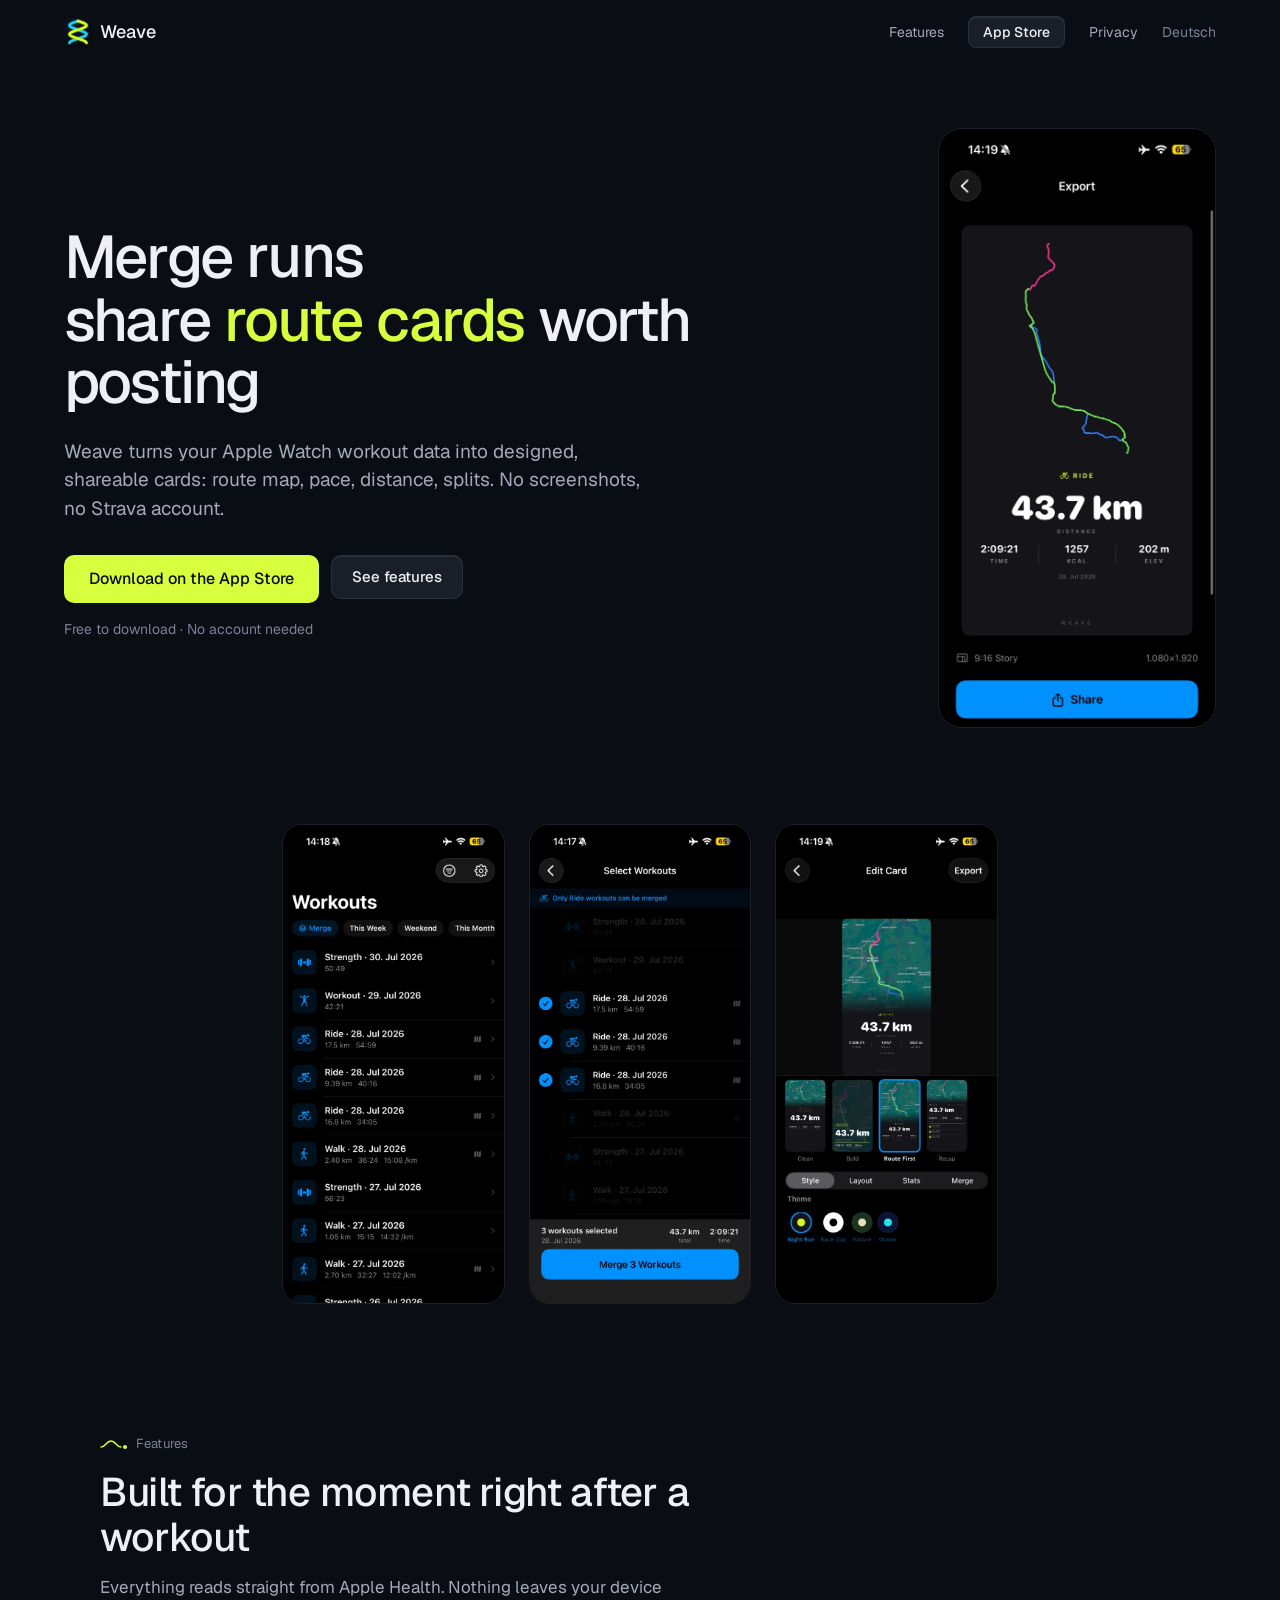
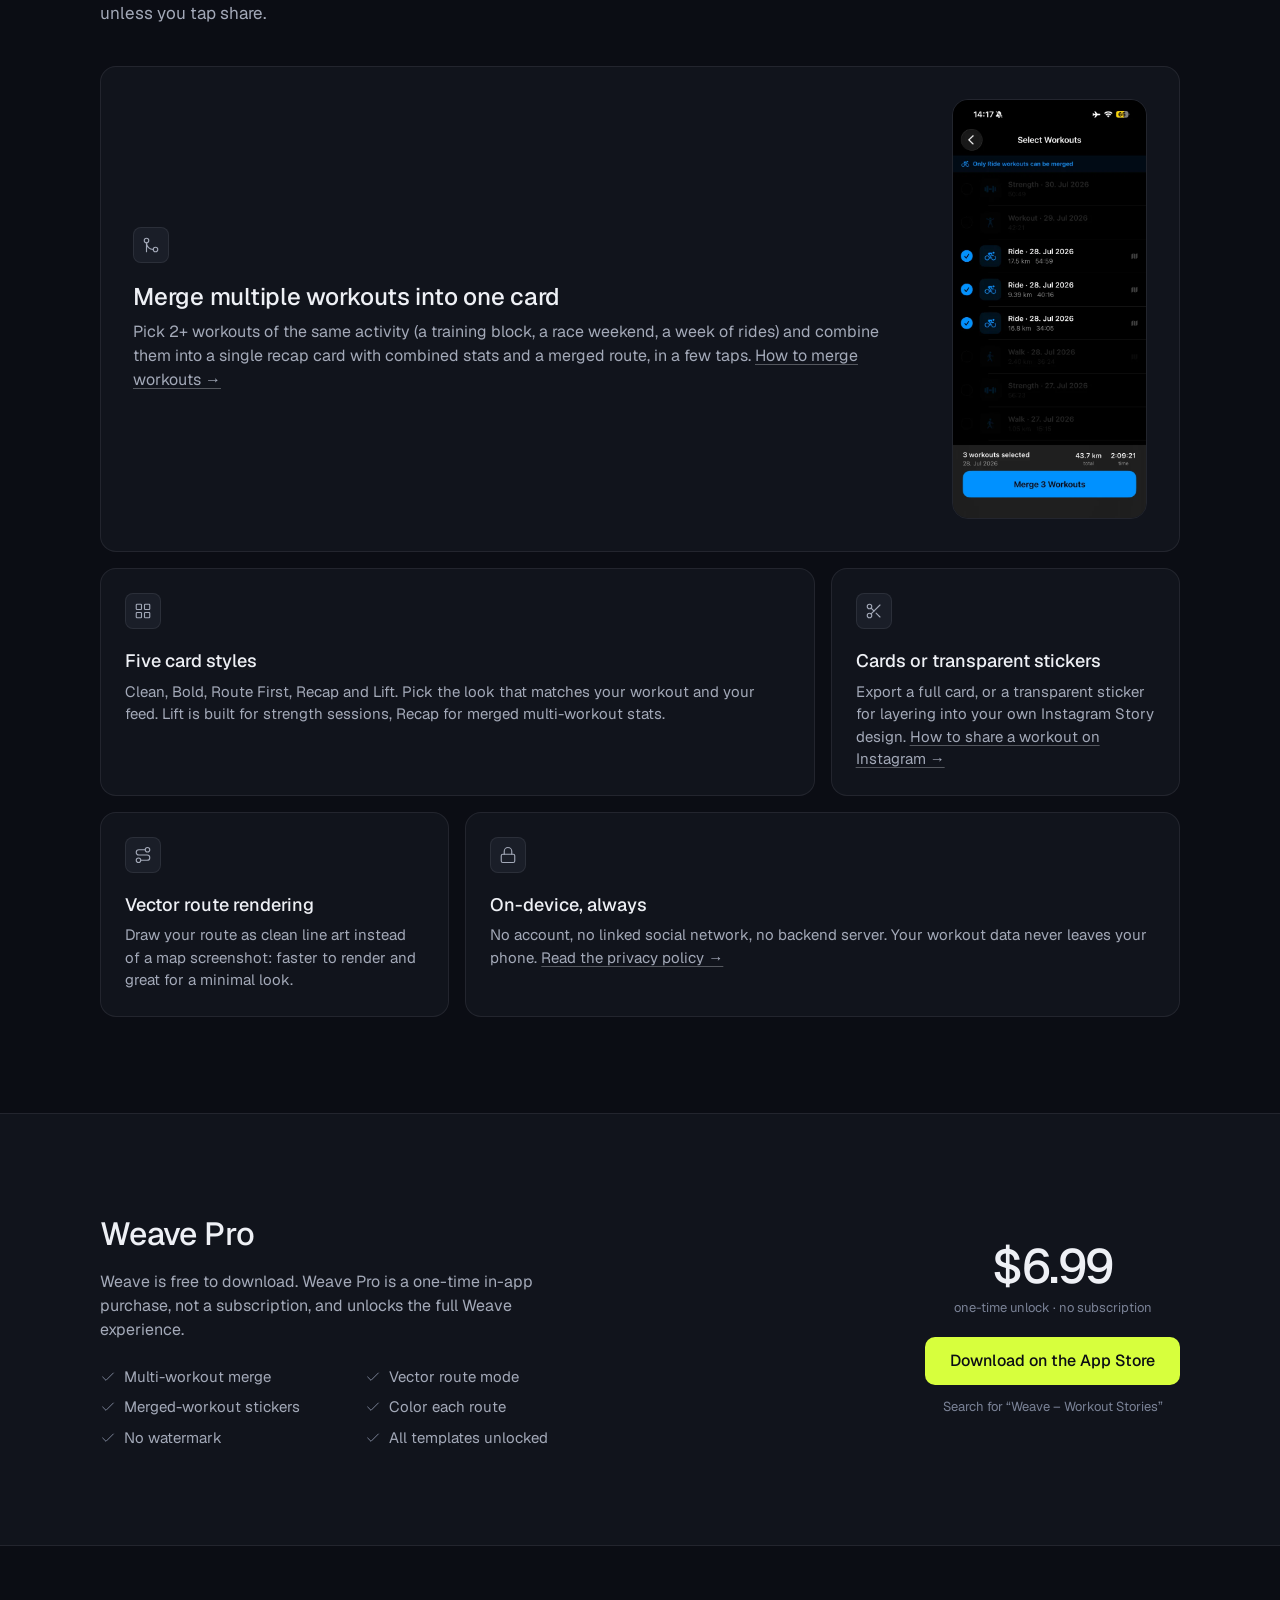
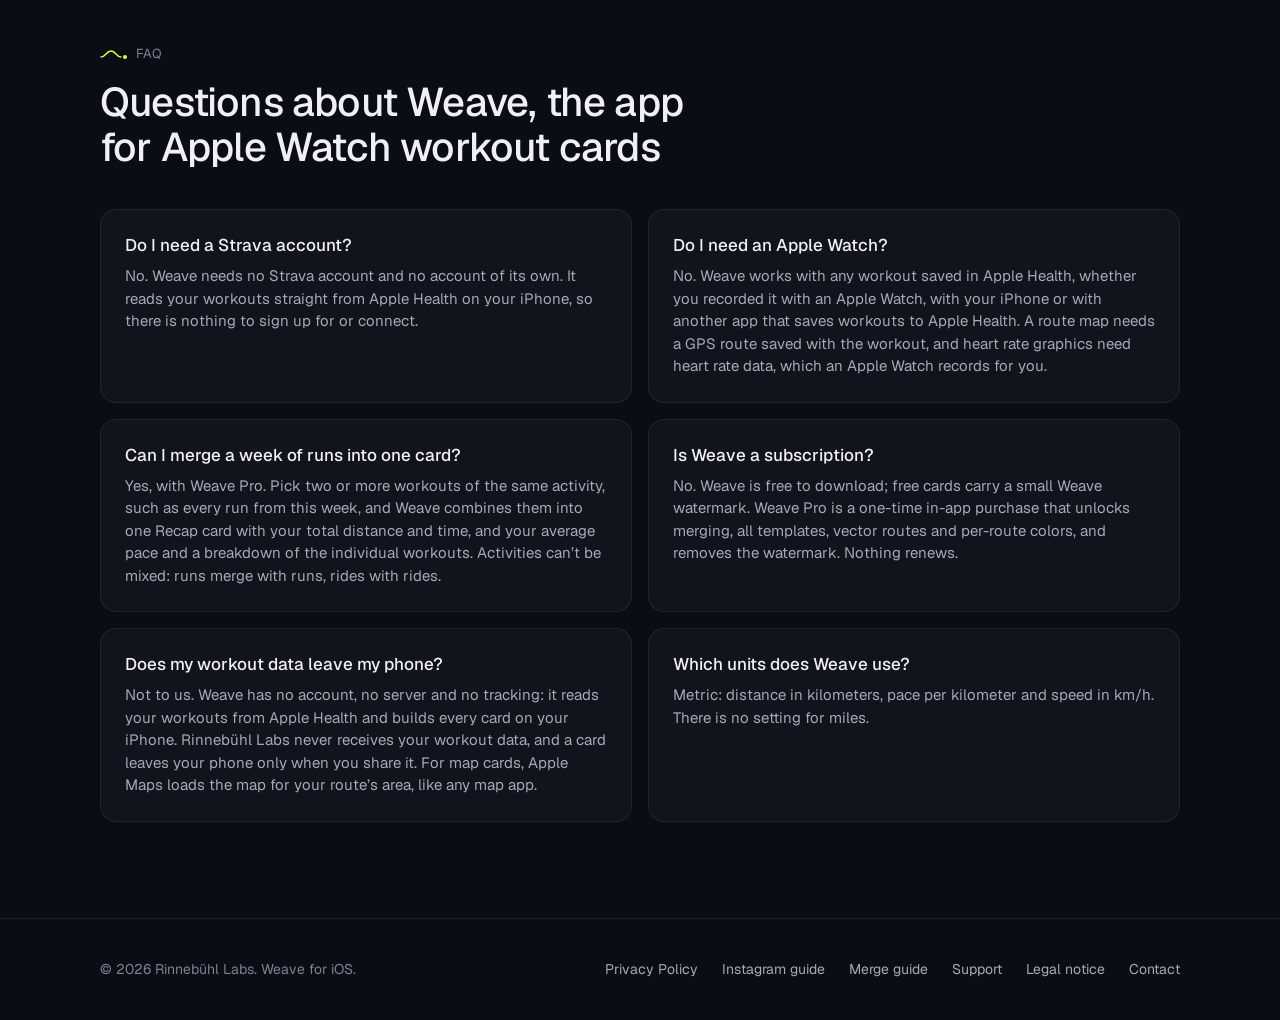
==== index.html @ 4850e300 "style: unslop the site (ink neutrals, one lime accent, Geist, split hero, lucide icons, copy cleanup" ====
<!DOCTYPE html>
<html lang="en">
<head>
  <meta charset="UTF-8">
  <meta name="viewport" content="width=device-width, initial-scale=1.0">
  <meta name="apple-itunes-app" content="app-id=6798253561">
  <script>
    (function () {
      var target = 'de/' + location.hash;
      var choseEnglish = false;
      try { choseEnglish = new URLSearchParams(location.search).get('lang') === 'en'; } catch (e) {}
      if (choseEnglish) {
        try { localStorage.setItem('weave-lang', 'en'); } catch (e) {}
        return;
      }
      var saved = null;
      try { saved = localStorage.getItem('weave-lang'); } catch (e) {}
      if (saved) {
        if (saved === 'de') location.replace(target);
        return;
      }
      var preferred = (navigator.languages && navigator.languages[0]) || navigator.language || '';
      if (/^de(-|$)/i.test(preferred)) location.replace(target);
    })();
  </script>
  <title>Weave App – Apple Watch Workout Cards for Instagram Stories</title>
  <meta name="description" content="The Weave iPhone app turns your Apple Watch workouts into designed, Instagram-ready cards and stickers. Merge several workouts into one recap. No Strava needed.">
  <link rel="canonical" href="https://workoutstories.app/">
  <link rel="alternate" hreflang="en" href="https://workoutstories.app/">
  <link rel="alternate" hreflang="de" href="https://workoutstories.app/de/">
  <link rel="alternate" hreflang="x-default" href="https://workoutstories.app/">
  <link rel="icon" href="assets/favicon-32.png" sizes="32x32">
  <link rel="apple-touch-icon" href="assets/favicon.png">
  <link rel="stylesheet" href="styles.css">

  <meta property="og:type" content="website">
  <meta property="og:url" content="https://workoutstories.app/">
  <meta property="og:site_name" content="Weave">
  <meta property="og:locale" content="en_US">
  <meta property="og:locale:alternate" content="de_DE">
  <meta property="og:title" content="Weave App – Apple Watch Workout Cards for Instagram Stories">
  <meta property="og:description" content="The Weave iPhone app turns your Apple Watch workouts into designed, Instagram-ready cards and stickers. Merge several workouts into one recap. No Strava needed.">
  <meta property="og:image" content="https://workoutstories.app/assets/og-image.png">
  <meta name="twitter:card" content="summary_large_image">
  <meta name="twitter:title" content="Weave App – Apple Watch Workout Cards for Instagram Stories">
  <meta name="twitter:description" content="The Weave iPhone app turns your Apple Watch workouts into designed, Instagram-ready cards and stickers. Merge several workouts into one recap. No Strava needed.">
  <meta name="twitter:image" content="https://workoutstories.app/assets/og-image.png">
  <script type="application/ld+json">
  {
    "@context": "https://schema.org",
    "@graph": [
      {
        "@type": "MobileApplication",
        "name": "Weave",
        "url": "https://workoutstories.app/",
        "inLanguage": "en",
        "description": "Weave is an iPhone app that turns the workouts in Apple Health, recorded with your Apple Watch or iPhone, into designed, Instagram-ready share cards and transparent stickers, and merges several workouts of the same activity into one recap card.",
        "operatingSystem": "iOS",
        "applicationCategory": "HealthApplication",
        "image": "https://workoutstories.app/assets/favicon.png",
        "downloadUrl": "https://apps.apple.com/app/id6798253561",
        "offers": [
          {
            "@type": "Offer",
            "name": "Weave",
            "price": "0",
            "priceCurrency": "USD",
            "description": "Free download with the Clean, Bold and Lift templates; exports carry a small Weave watermark."
          },
          {
            "@type": "Offer",
            "name": "Weave Pro",
            "price": "6.99",
            "priceCurrency": "USD",
            "description": "One-time in-app purchase, not a subscription: multi-workout merge, all templates, vector route mode, per-route colors and no watermark."
          }
        ],
        "publisher": {
          "@type": "Organization",
          "name": "Rinnebühl Labs",
          "email": "info@rinnebuehl.de"
        }
      },
      {
        "@type": "FAQPage",
        "inLanguage": "en",
        "mainEntity": [
          {
            "@type": "Question",
            "name": "Do I need a Strava account?",
            "acceptedAnswer": {
              "@type": "Answer",
              "text": "No. Weave needs no Strava account and no account of its own. It reads your workouts straight from Apple Health on your iPhone, so there is nothing to sign up for or connect."
            }
          },
          {
            "@type": "Question",
            "name": "Do I need an Apple Watch?",
            "acceptedAnswer": {
              "@type": "Answer",
              "text": "No. Weave works with any workout saved in Apple Health, whether you recorded it with an Apple Watch, with your iPhone or with another app that saves workouts to Apple Health. A route map needs a GPS route saved with the workout, and heart rate graphics need heart rate data, which an Apple Watch records for you."
            }
          },
          {
            "@type": "Question",
            "name": "Can I merge a week of runs into one card?",
            "acceptedAnswer": {
              "@type": "Answer",
              "text": "Yes, with Weave Pro. Pick two or more workouts of the same activity, such as every run from this week, and Weave combines them into one Recap card with your total distance and time, and your average pace and a breakdown of the individual workouts. Activities can’t be mixed: runs merge with runs, rides with rides."
            }
          },
          {
            "@type": "Question",
            "name": "Is Weave a subscription?",
            "acceptedAnswer": {
              "@type": "Answer",
              "text": "No. Weave is free to download; free cards carry a small Weave watermark. Weave Pro is a one-time in-app purchase that unlocks merging, all templates, vector routes and per-route colors, and removes the watermark. Nothing renews."
            }
          },
          {
            "@type": "Question",
            "name": "Does my workout data leave my phone?",
            "acceptedAnswer": {
              "@type": "Answer",
              "text": "Not to us. Weave has no account, no server and no tracking: it reads your workouts from Apple Health and builds every card on your iPhone. Rinnebühl Labs never receives your workout data, and a card leaves your phone only when you share it. For map cards, Apple Maps loads the map for your route’s area, like any map app."
            }
          },
          {
            "@type": "Question",
            "name": "Which units does Weave use?",
            "acceptedAnswer": {
              "@type": "Answer",
              "text": "Metric: distance in kilometers, pace per kilometer and speed in km/h. There is no setting for miles."
            }
          }
        ]
      }
    ]
  }
  </script>
</head>
<body>

  <nav class="nav">
    <a class="nav-brand" href="#">
      <picture>
        <source srcset="assets/logo.webp" type="image/webp">
        <img src="assets/logo.png" width="192" height="192" alt="Weave logo">
      </picture>
      Weave
    </a>
    <div class="nav-links">
      <a href="#features">Features</a>
      <a href="https://apps.apple.com/app/id6798253561">App Store</a>
      <a href="privacy.html">Privacy</a>
      <a class="lang-switch" href="de/" hreflang="de" lang="de" data-set-lang="de">Deutsch</a>
    </div>
  </nav>

  <header class="hero">
    <div class="hero-copy">
    <h1>Merge <span class="workout-word" data-fit><span class="word-viewport" aria-hidden="true"><span class="word-track"><span data-word="runs"></span><span data-word="cycles"></span><span data-word="hikes"></span><span data-word="walks"></span><span data-word="runs"></span></span></span><span class="sr-only">runs</span></span> <br>share <span class="accent-text">route cards</span> worth posting</h1>
    <p class="lede">Weave turns your Apple Watch workout data into designed, shareable cards: route map, pace, distance, splits. No screenshots, no Strava account.</p>
    <div class="cta-row">
      <a class="btn btn-primary btn-store" href="https://apps.apple.com/app/id6798253561">Download on the App Store</a>
      <a class="btn btn-secondary" href="#features">See features</a>
    </div>
    <p class="cta-note">Free to download · No account needed</p>
  </div>
    <picture class="hero-shot">
      <source srcset="assets/screenshots/screen-4.webp" type="image/webp">
      <img src="assets/screenshots/screen-4.png" width="600" height="1301" fetchpriority="high" alt="Weave transparent sticker export of a route">
    </picture>
  </header>

  <div class="shots">
    <picture>
      <source srcset="assets/screenshots/screen-2.webp" type="image/webp">
      <img src="assets/screenshots/screen-2.png" width="600" height="1301" fetchpriority="low" alt="Weave workout list with Merge tab">
    </picture>
    <picture>
      <source srcset="assets/screenshots/screen-1.webp" type="image/webp">
      <img src="assets/screenshots/screen-1.png" width="600" height="1301" fetchpriority="low" alt="Weave merge picker with three ride workouts selected">
    </picture>
    <picture>
      <source srcset="assets/screenshots/screen-3.webp" type="image/webp">
      <img src="assets/screenshots/screen-3.png" width="600" height="1301" fetchpriority="low" alt="Weave card editor showing four templates and a route map">
    </picture>
  </div>

  <section id="features">
    <div class="section-head">
      <span class="eyebrow">Features</span>
      <h2>Built for the moment right after a workout</h2>
      <p>Everything reads straight from Apple Health. Nothing leaves your device unless you tap share.</p>
    </div>
    <div class="grid">
      <div class="card wide">
        <div class="card-copy">
          <div class="icon"><svg viewBox="0 0 24 24" aria-hidden="true"><circle cx="18" cy="18" r="3"/><circle cx="6" cy="6" r="3"/><path d="M6 21V9a9 9 0 0 0 9 9"/></svg></div>
          <h3>Merge multiple workouts into one card</h3>
          <p>Pick 2+ workouts of the same activity (a training block, a race weekend, a week of rides) and combine them into a single recap card with combined stats and a merged route, in a few taps. <a href="merge-workouts.html">How to merge workouts →</a></p>
        </div>
        <picture>
          <source srcset="assets/screenshots/screen-1.webp" type="image/webp">
          <img src="assets/screenshots/screen-1.png" width="600" height="1301" loading="lazy" decoding="async" alt="Selecting three ride workouts to merge">
        </picture>
      </div>
      <div class="card s4">
        <div class="icon"><svg viewBox="0 0 24 24" aria-hidden="true"><rect width="7" height="7" x="3" y="3" rx="1"/><rect width="7" height="7" x="14" y="3" rx="1"/><rect width="7" height="7" x="14" y="14" rx="1"/><rect width="7" height="7" x="3" y="14" rx="1"/></svg></div>
        <h3>Five card styles</h3>
        <p>Clean, Bold, Route First, Recap and Lift. Pick the look that matches your workout and your feed. Lift is built for strength sessions, Recap for merged multi-workout stats.</p>
      </div>
      <div class="card s2">
        <div class="icon"><svg viewBox="0 0 24 24" aria-hidden="true"><circle cx="6" cy="6" r="3"/><path d="M8.12 8.12 12 12"/><path d="M20 4 8.12 15.88"/><circle cx="6" cy="18" r="3"/><path d="M14.8 14.8 20 20"/></svg></div>
        <h3>Cards or transparent stickers</h3>
        <p>Export a full card, or a transparent sticker for layering into your own Instagram Story design. <a href="share-workout-instagram.html">How to share a workout on Instagram →</a></p>
      </div>
      <div class="card s2">
        <div class="icon"><svg viewBox="0 0 24 24" aria-hidden="true"><circle cx="6" cy="19" r="3"/><path d="M9 19h8.5a3.5 3.5 0 0 0 0-7h-11a3.5 3.5 0 0 1 0-7H15"/><circle cx="18" cy="5" r="3"/></svg></div>
        <h3>Vector route rendering</h3>
        <p>Draw your route as clean line art instead of a map screenshot: faster to render and great for a minimal look.</p>
      </div>
      <div class="card s4">
        <div class="icon"><svg viewBox="0 0 24 24" aria-hidden="true"><rect width="18" height="11" x="3" y="11" rx="2" ry="2"/><path d="M7 11V7a5 5 0 0 1 10 0v4"/></svg></div>
        <h3>On-device, always</h3>
        <p>No account, no linked social network, no backend server. Your workout data never leaves your phone. <a href="privacy.html">Read the privacy policy →</a></p>
      </div>
    </div>
  </section>

  <section class="pro-band" id="pro">
    <div class="pro-inner">
      <div>
        <h2>Weave Pro</h2>
        <p>Weave is free to download. Weave Pro is a one-time in-app purchase, not a subscription, and unlocks the full Weave experience.</p>
        <ul class="pro-list">
          <li>Multi-workout merge</li>
          <li>Vector route mode</li>
          <li>Merged-workout stickers</li>
          <li>Color each route</li>
          <li>No watermark</li>
          <li>All templates unlocked</li>
        </ul>
      </div>
      <div class="download-cta">
        <div class="amount">$6.99</div>
        <div class="note">one-time unlock · no subscription</div>
        <a class="btn btn-primary btn-store" href="https://apps.apple.com/app/id6798253561">Download on the App Store</a>
        <div class="note">Search for “Weave – Workout Stories”</div>
      </div>
    </div>
  </section>

  <section class="faq" id="faq">
    <div class="section-head">
      <span class="eyebrow">FAQ</span>
      <h2>Questions about Weave, the app for Apple Watch workout cards</h2>
    </div>
    <div class="faq-list">
      <div class="faq-item">
        <h3>Do I need a Strava account?</h3>
        <p>No. Weave needs no Strava account and no account of its own. It reads your workouts straight from Apple Health on your iPhone, so there is nothing to sign up for or connect.</p>
      </div>
      <div class="faq-item">
        <h3>Do I need an Apple Watch?</h3>
        <p>No. Weave works with any workout saved in Apple Health, whether you recorded it with an Apple Watch, with your iPhone or with another app that saves workouts to Apple Health. A route map needs a GPS route saved with the workout, and heart rate graphics need heart rate data, which an Apple Watch records for you.</p>
      </div>
      <div class="faq-item">
        <h3>Can I merge a week of runs into one card?</h3>
        <p>Yes, with Weave Pro. Pick two or more workouts of the same activity, such as every run from this week, and Weave combines them into one Recap card with your total distance and time, and your average pace and a breakdown of the individual workouts. Activities can’t be mixed: runs merge with runs, rides with rides.</p>
      </div>
      <div class="faq-item">
        <h3>Is Weave a subscription?</h3>
        <p>No. Weave is free to download; free cards carry a small Weave watermark. Weave Pro is a one-time in-app purchase that unlocks merging, all templates, vector routes and per-route colors, and removes the watermark. Nothing renews.</p>
      </div>
      <div class="faq-item">
        <h3>Does my workout data leave my phone?</h3>
        <p>Not to us. Weave has no account, no server and no tracking: it reads your workouts from Apple Health and builds every card on your iPhone. Rinnebühl Labs never receives your workout data, and a card leaves your phone only when you share it. For map cards, Apple Maps loads the map for your route’s area, like any map app.</p>
      </div>
      <div class="faq-item">
        <h3>Which units does Weave use?</h3>
        <p>Metric: distance in kilometers, pace per kilometer and speed in km/h. There is no setting for miles.</p>
      </div>
    </div>
  </section>

  <footer>
    <div class="footer-inner">
      <span>© 2026 Rinnebühl Labs. Weave for iOS.</span>
      <div class="footer-links">
        <a href="privacy.html">Privacy Policy</a>
        <a href="share-workout-instagram.html">Instagram guide</a>
        <a href="merge-workouts.html">Merge guide</a>
        <a href="support.html">Support</a>
        <a href="impressum.html">Legal notice</a>
        <a href="mailto:info@rinnebuehl.de">Contact</a>
      </div>
    </div>
  </footer>

  <script src="script.js" defer></script>
</body>
</html>
---- styles.css ----
/* Geist, self-hosted (SIL OFL 1.1, see assets/fonts/OFL.txt). No third-party font requests. */
@font-face {
  font-family: "Geist";
  src: url("assets/fonts/geist-latin-wght-normal.woff2") format("woff2");
  font-weight: 100 900;
  font-style: normal;
  font-display: swap;
}

:root {
  /* Ink ramp: night-run neutrals, tinted very slightly cool */
  --bg: #0b0d14;
  --bg-deep: #07080d;
  --bg-card: #11141c;
  --bg-raised: #1a1e28;
  --border: rgba(238, 240, 245, 0.08);
  --text: #eef0f5;
  --text-dim: #a3a9b8;
  --text-muted: #7a8296;
  /* One accent, from the app's own Night Run colour. Dark text sits on it (about 16:1). */
  --accent: #d7ff3d;
  --max-width: 1080px;
  --ease: cubic-bezier(0.22, 1, 0.36, 1);
  --route: url("data:image/svg+xml,%3Csvg xmlns='http://www.w3.org/2000/svg' width='28' height='10' viewBox='0 0 28 10' fill='none'%3E%3Cpath d='M1 8 C6 8 6 2 11 2 S16 8 21 8' stroke='%23d7ff3d' stroke-width='1.5' stroke-linecap='round'/%3E%3Ccircle cx='25' cy='8' r='2' fill='%23d7ff3d'/%3E%3C/svg%3E");
}

* { box-sizing: border-box; }

html { scroll-behavior: smooth; }

body {
  margin: 0;
  background: var(--bg);
  color: var(--text);
  font-family: "Geist", -apple-system, BlinkMacSystemFont, "SF Pro Text", "Segoe UI", Roboto, sans-serif;
  font-size: 16px;
  font-weight: 400;
  line-height: 1.5;
  -webkit-font-smoothing: antialiased;
}

a { color: inherit; }

:focus-visible {
  outline: 2px solid var(--accent);
  outline-offset: 3px;
  border-radius: 6px;
}

img { max-width: 100%; height: auto; display: block; }

h1, h2, h3 { font-weight: 500; }

.wrap {
  max-width: var(--max-width);
  margin: 0 auto;
  padding: 0 24px;
}

/* Nav: logo, links, one button */
.nav {
  display: flex;
  align-items: center;
  justify-content: space-between;
  gap: 12px;
  padding: 16px 24px;
  max-width: 1200px;
  margin: 0 auto;
}

.nav-brand {
  display: flex;
  align-items: center;
  gap: 8px;
  flex-shrink: 0;
  font-weight: 500;
  font-size: 18px;
  line-height: 1;
  text-decoration: none;
}

.nav-brand img { width: 28px; height: 28px; border-radius: 8px; }

.nav-links {
  display: flex;
  align-items: center;
  gap: 24px;
  font-size: 14px;
  color: var(--text-dim);
  white-space: nowrap;
}

.nav-links a { text-decoration: none; transition: color 150ms var(--ease); }
.nav-links a:hover { color: var(--text); }

/* The App Store link is the page's one nav button */
.nav-links a[href*="apps.apple.com"] {
  display: inline-flex;
  align-items: center;
  height: 32px;
  padding: 0 14px;
  border-radius: 8px;
  background: var(--bg-raised);
  border: 1px solid var(--border);
  box-shadow: inset 0 1px 0 rgba(255, 255, 255, 0.08);
  color: var(--text);
  font-weight: 500;
}
.nav-links a[href*="apps.apple.com"]:hover { background: #222736; }

/* Language switch: a quiet text link */
.lang-switch { color: var(--text-muted); }

/* Hero: text on the left, the real exported card on the right */
.hero {
  display: grid;
  grid-template-columns: minmax(0, 1fr) auto;
  align-items: center;
  gap: 64px;
  max-width: 1200px;
  margin: 0 auto;
  padding: 64px 24px 96px;
}

.hero-copy { max-width: 640px; }

.hero h1 {
  font-size: clamp(2.5rem, 5vw, 3.75rem);
  line-height: 1.04;
  margin: 0 0 24px;
  letter-spacing: -0.03em;
}

.workout-word {
  display: inline-block;
  position: relative;
  width: 5ch;
  height: 1.04em;
  line-height: 1.04;
  text-align: left;
  vertical-align: baseline;
}

.word-viewport {
  position: absolute;
  top: -0.12em;
  left: 0;
  width: 100%;
  height: 1.47em;
  line-height: 1.04;
  overflow: hidden;
}

.word-track {
  display: flex;
  flex-direction: column;
  transform: translateY(0.26em);
  transition: transform 500ms var(--ease);
}

.word-track span {
  display: block;
  height: 1.35em;
  line-height: 1.04;
}

/* The rotating words are drawn from data-word, so the heading's text (what crawlers index and screen
   readers read, via the .sr-only word) stays one sentence with the first word only. */
.word-track span::before { content: attr(data-word); }

.sr-only {
  position: absolute;
  width: 1px;
  height: 1px;
  padding: 0;
  margin: -1px;
  overflow: hidden;
  clip: rect(0, 0, 0, 0);
  white-space: nowrap;
  border: 0;
}

/* The accent carries one phrase of the headline, no gradient */
.hero .accent-text { color: var(--accent); }

.hero p.lede {
  font-size: 1.1875rem;
  line-height: 1.5;
  color: var(--text-dim);
  max-width: 36rem;
  margin: 0 0 32px;
}

.cta-row {
  display: flex;
  justify-content: flex-start;
  gap: 12px;
  flex-wrap: wrap;
}

.btn {
  display: inline-flex;
  align-items: center;
  justify-content: center;
  gap: 8px;
  height: 44px;
  padding: 0 20px;
  border-radius: 10px;
  font-size: 15px;
  font-weight: 500;
  text-decoration: none;
  border: 1px solid var(--border);
  transition: background-color 150ms var(--ease), border-color 150ms var(--ease), transform 150ms var(--ease);
}

.btn:active { transform: scale(0.98); }

.btn-primary {
  background: var(--accent);
  color: #0b0d14;
  border-color: transparent;
}
.btn-primary:hover { background: #e3ff6e; }

.btn-secondary {
  color: var(--text);
  background: var(--bg-raised);
  box-shadow: inset 0 1px 0 rgba(255, 255, 255, 0.08);
}
.btn-secondary:hover { background: #222736; }

/* App Store button: the hero's main call to action */
.btn-store {
  height: 48px;
  padding: 0 24px;
  font-size: 16px;
}

.cta-note {
  color: var(--text-muted);
  font-size: 0.875rem;
  margin: 16px 0 0;
}

.hero-shot img {
  height: 600px;
  width: auto;
  border-radius: 24px;
  border: 1px solid var(--border);
}

/* One entrance on load: a short fade and rise */
@keyframes rise {
  from { opacity: 0; transform: translateY(12px); }
  to { opacity: 1; transform: none; }
}
.hero-copy { animation: rise 450ms var(--ease) both; }
.hero-shot { animation: rise 450ms var(--ease) 80ms both; }

/* How it works: the app's own screens */
.shots {
  display: flex;
  justify-content: safe center;
  gap: 24px;
  overflow-x: auto;
  padding: 0 24px 32px;
  scroll-snap-type: x mandatory;
  -ms-overflow-style: none;
  scrollbar-width: none;
}

.shots::-webkit-scrollbar { display: none; }

.shots > picture {
  flex: none;
  scroll-snap-align: center;
}

.shots img {
  height: 480px;
  width: auto;
  border-radius: 20px;
  border: 1px solid var(--border);
}

/* Sections */
section { padding: 96px 24px; }

.section-head {
  max-width: var(--max-width);
  margin: 0 auto 40px;
}

/* Signature: a short route line with an endpoint, in front of each section label */
.eyebrow,
.doc.guide .eyebrow {
  display: inline-flex;
  align-items: center;
  gap: 8px;
  font-size: 13px;
  font-weight: 400;
  letter-spacing: 0.01em;
  color: var(--text-muted);
  margin-bottom: 16px;
}
.eyebrow::before {
  content: "";
  width: 28px;
  height: 10px;
  background: var(--route) no-repeat center / contain;
}

.section-head h2 {
  font-size: clamp(1.75rem, 3.6vw, 2.5rem);
  line-height: 1.12;
  margin: 0 0 16px;
  max-width: 22ch;
  letter-spacing: -0.02em;
}

.section-head p {
  color: var(--text-dim);
  font-size: 1.0625rem;
  max-width: 36rem;
  margin: 0;
}

/* Feature grid: rhythm of wide, 4/2 and 3/3 rows */
.grid {
  display: grid;
  grid-template-columns: repeat(6, 1fr);
  gap: 16px;
  max-width: var(--max-width);
  margin: 0 auto;
}

.card {
  grid-column: span 3;
  background: var(--bg-card);
  border: 1px solid var(--border);
  border-radius: 16px;
  padding: 24px;
}

.card.s4 { grid-column: span 4; }
.card.s2 { grid-column: span 2; }

.card .icon {
  width: 36px;
  height: 36px;
  border-radius: 8px;
  display: flex;
  align-items: center;
  justify-content: center;
  background: var(--bg-raised);
  border: 1px solid var(--border);
  color: var(--text-dim);
  margin-bottom: 20px;
}

.card .icon svg {
  width: 18px;
  height: 18px;
  fill: none;
  stroke: currentColor;
  stroke-width: 1.5;
  stroke-linecap: round;
  stroke-linejoin: round;
}

.card h3 {
  font-size: 1.125rem;
  line-height: 1.3;
  margin: 0 0 8px;
}

.card p {
  color: var(--text-dim);
  font-size: 0.9375rem;
  margin: 0;
}

.card a { text-underline-offset: 3px; text-decoration-color: rgba(238, 240, 245, 0.3); }
.card a:hover { text-decoration-color: var(--accent); }

.card.wide {
  grid-column: 1 / -1;
  display: flex;
  align-items: center;
  gap: 48px;
  flex-wrap: wrap;
  padding: 32px;
}

.card.wide h3 { font-size: 1.5rem; line-height: 1.2; letter-spacing: -0.01em; }
.card.wide p { font-size: 1rem; }
.card.wide .card-copy { flex: 1 1 280px; }
.card.wide > picture { flex: 0 0 auto; }
.card.wide img {
  height: 420px;
  width: auto;
  border-radius: 16px;
  border: 1px solid var(--border);
}

/* Pro band */
.pro-band {
  background: var(--bg-card);
  border-top: 1px solid var(--border);
  border-bottom: 1px solid var(--border);
}

.pro-inner {
  max-width: var(--max-width);
  margin: 0 auto;
  display: flex;
  align-items: center;
  justify-content: space-between;
  gap: 48px;
  flex-wrap: wrap;
}

.pro-inner h2 { margin: 0 0 12px; font-size: 2rem; letter-spacing: -0.02em; }
.pro-inner p { color: var(--text-dim); margin: 0; max-width: 480px; }
.pro-list {
  list-style: none;
  padding: 0;
  margin: 24px 0 0;
  display: grid;
  grid-template-columns: repeat(2, auto);
  gap: 8px 32px;
  color: var(--text-dim);
  font-size: 0.9375rem;
}
.pro-list li {
  display: flex;
  align-items: center;
  gap: 8px;
}
.pro-list li::before {
  content: "";
  flex: none;
  width: 16px;
  height: 16px;
  background: url("data:image/svg+xml,%3Csvg xmlns='http://www.w3.org/2000/svg' width='16' height='16' viewBox='0 0 24 24' fill='none' stroke='%237a8296' stroke-width='1.5' stroke-linecap='round' stroke-linejoin='round'%3E%3Cpath d='M20 6 9 17l-5-5'/%3E%3C/svg%3E") no-repeat center / contain;
}

.download-cta {
  text-align: center;
  flex: 0 0 auto;
}
.download-cta .amount {
  font-size: clamp(2.25rem, 9vw, 3rem);
  font-weight: 500;
  font-variant-numeric: tabular-nums;
  letter-spacing: -0.03em;
  line-height: 1;
  margin-bottom: 8px;
}
.download-cta .note {
  font-size: 0.8125rem;
  color: var(--text-muted);
  margin: 0 0 20px;
}
.download-cta .note:last-child { margin: 12px 0 0; }

/* Footer */
footer {
  border-top: 1px solid var(--border);
  padding: 40px 24px;
}

.footer-inner {
  max-width: var(--max-width);
  margin: 0 auto;
  display: flex;
  justify-content: space-between;
  align-items: center;
  flex-wrap: wrap;
  gap: 16px;
  color: var(--text-muted);
  font-size: 0.875rem;
}

.footer-links {
  display: flex;
  flex-wrap: wrap;
  gap: 10px 24px;
}
.footer-links a { text-decoration: none; color: var(--text-dim); transition: color 150ms var(--ease); }
.footer-links a:hover { color: var(--text); }

/* Privacy page and guides */
.doc {
  max-width: 720px;
  margin: 0 auto;
  padding: 64px 24px 96px;
}

.doc h1 {
  font-size: clamp(2rem, 4.4vw, 2.75rem);
  line-height: 1.12;
  letter-spacing: -0.02em;
  margin-bottom: 8px;
  hyphens: auto;
  overflow-wrap: break-word;
}

.doc .updated {
  color: var(--text-muted);
  font-size: 0.875rem;
  margin-bottom: 40px;
}

.doc h2 {
  font-size: 1.25rem;
  margin: 48px 0 12px;
  color: var(--text);
}

.doc p, .doc li {
  color: var(--text-dim);
  font-size: 1rem;
}

.doc ul, .doc ol { padding-left: 24px; }
.doc li { margin-bottom: 8px; }
.doc strong { color: var(--text); font-weight: 500; }
.doc a { color: var(--text); text-underline-offset: 3px; text-decoration-color: rgba(238, 240, 245, 0.3); }
.doc a:hover { text-decoration-color: var(--accent); }

.doc .callout {
  background: var(--bg-card);
  border: 1px solid var(--border);
  border-left: 2px solid var(--accent);
  border-radius: 12px;
  padding: 16px 20px;
  margin: 24px 0;
}
.doc .callout p { color: var(--text); margin: 0; }

.doc.guide section { padding: 0; }
.doc.guide h1 { margin-top: 8px; hyphens: manual; }

.guide-shot { display: block; margin: 32px 0; }

.guide-shot img {
  height: 480px;
  width: auto;
  margin: 0 auto;
  border-radius: 20px;
  border: 1px solid var(--border);
}

.doc .guide-next {
  margin-top: 48px;
  padding-top: 24px;
  border-top: 1px solid var(--border);
}

/* Word cycle that resizes to the current word (German words vary widely in length) */
.workout-word[data-fit] {
  width: 6ch; /* fallback until script.js measures the current word */
  transition: width 500ms var(--ease);
}

.workout-word[data-fit] .word-track span { white-space: nowrap; width: max-content; }

/* FAQ */
.faq-list {
  max-width: var(--max-width);
  margin: 0 auto;
  display: grid;
  grid-template-columns: repeat(2, minmax(0, 1fr));
  gap: 16px;
}

.faq-item {
  background: var(--bg-card);
  border: 1px solid var(--border);
  border-radius: 16px;
  padding: 24px;
}

.faq-item h3 {
  font-size: 1.0625rem;
  line-height: 1.35;
  margin: 0 0 8px;
}

.faq-item p {
  color: var(--text-dim);
  font-size: 0.9375rem;
  margin: 0;
}

@media (prefers-reduced-motion: reduce) {
  .word-track,
  .workout-word[data-fit] { transition: none; }
  .hero-copy, .hero-shot { animation: none; }
  html { scroll-behavior: auto; }
}

/* Tablets and below: stack the hero in reading order, text first */
@media (max-width: 900px) {
  .hero {
    grid-template-columns: 1fr;
    gap: 48px;
    padding: 48px 24px 64px;
  }
  .hero-shot img { height: 520px; margin: 0 auto; }
  .card, .card.s4, .card.s2 { grid-column: 1 / -1; }
  .faq-list { grid-template-columns: 1fr; }
  section { padding: 72px 24px; }
}

/* Phones: keep the App Store button on the first screen (radio listeners land here on a phone) */
@media (max-width: 640px) {
  .hero { padding: 32px 20px 56px; gap: 40px; }
  .hero h1 { font-size: clamp(2.25rem, 10vw, 2.75rem); margin-bottom: 16px; }
  .hero p.lede { font-size: 1.0625rem; margin-bottom: 24px; }
  .cta-row .btn-store { width: 100%; justify-content: center; }
  .hero-shot img { height: 440px; }
  .shots img { height: 380px; }
  .guide-shot img { height: 380px; }
  .card.wide { padding: 24px; gap: 32px; }
  .card.wide img { height: 380px; }
  .download-cta { width: 100%; }
  .download-cta .btn-store { width: 100%; }
}

@media (max-width: 480px) {
  .nav { padding: 16px; }
  .nav-links { gap: 14px; font-size: 14px; }
  .nav-links a[href$="#features"] { display: none; }
  .pro-list { grid-template-columns: 1fr; }
  .faq-item { padding: 20px; }
  .hero { padding-top: 24px; }
}

/* Narrow phones (320 px): the German nav ("Datenschutz", "English") would otherwise run into the brand */
@media (max-width: 360px) {
  .nav { padding: 16px 12px; }
  .nav-links { gap: 10px; }
  .nav-links a[href*="apps.apple.com"] { padding: 0 10px; }
}

/* Long German words would otherwise re-wrap the headline every cycle on narrow phones */
@media (max-width: 400px) {
  html[lang="de"] .workout-word[data-fit] { display: block; margin: 0; }
}
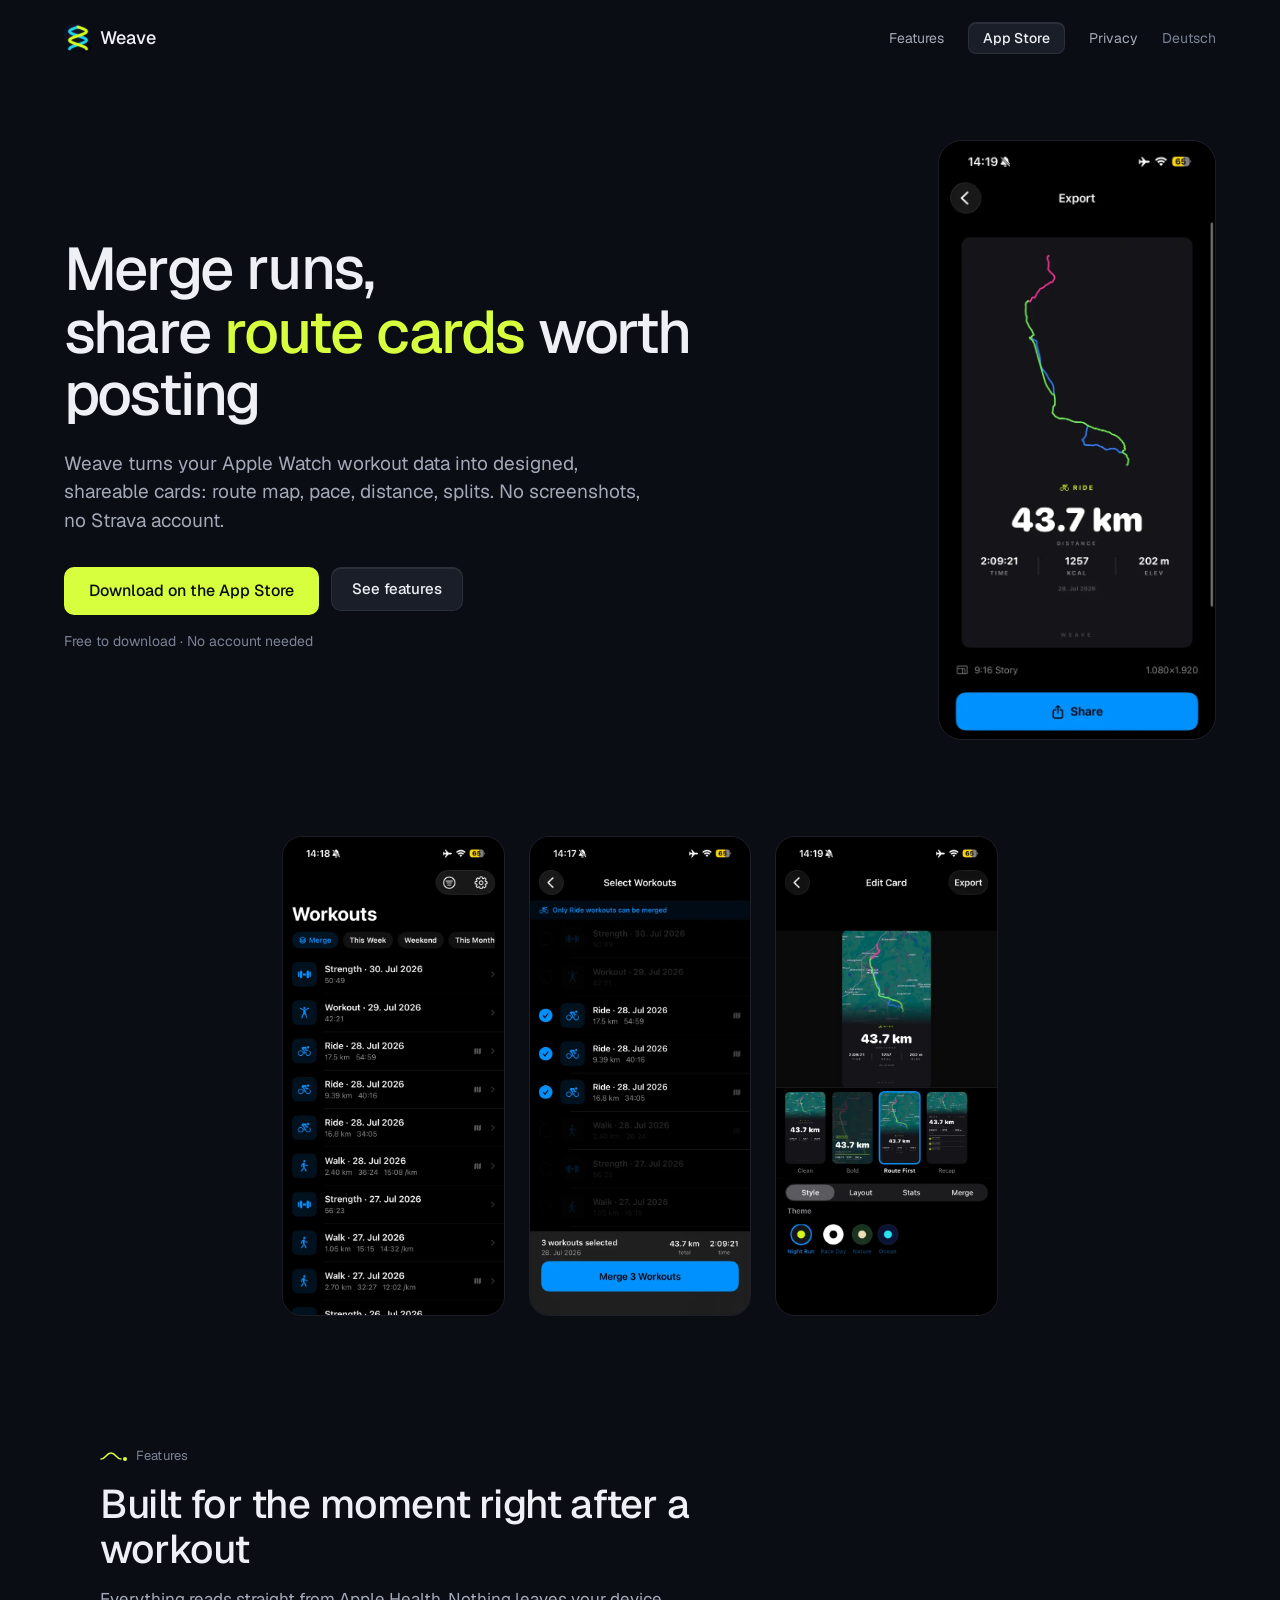
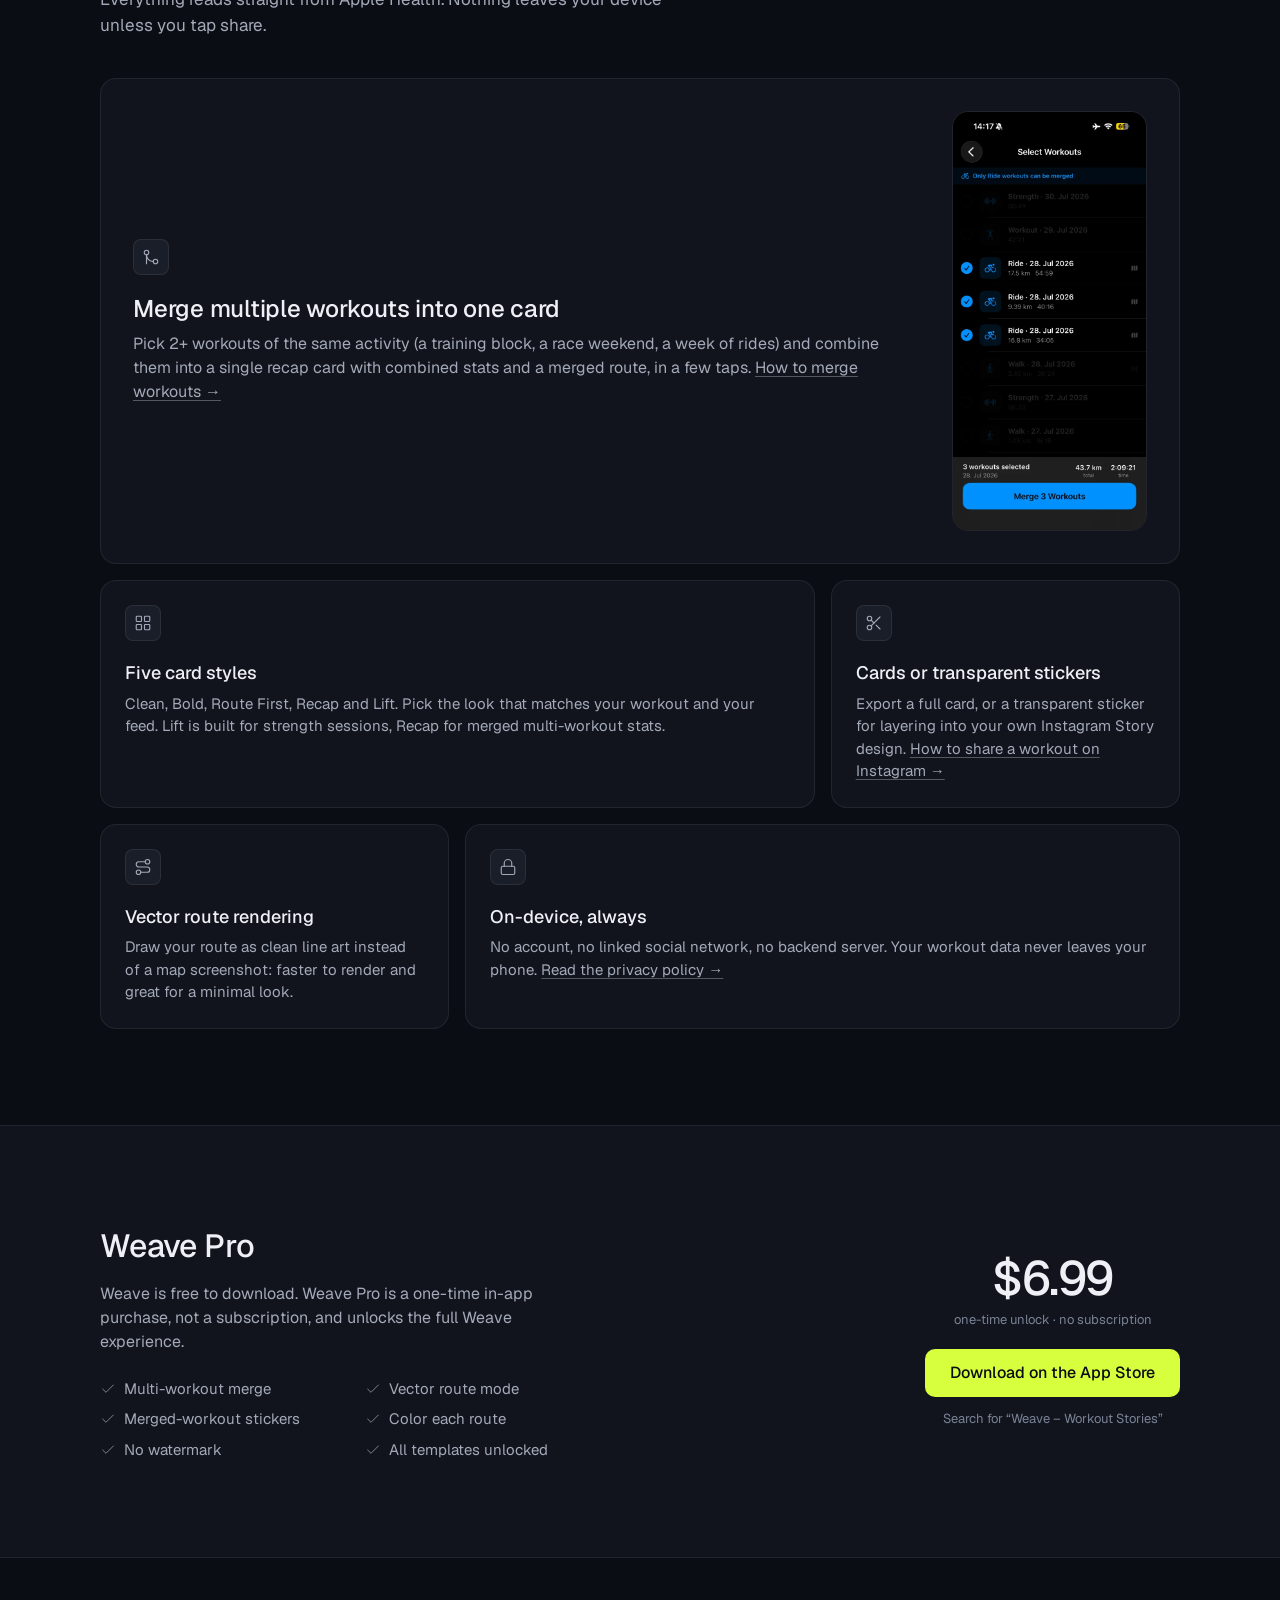
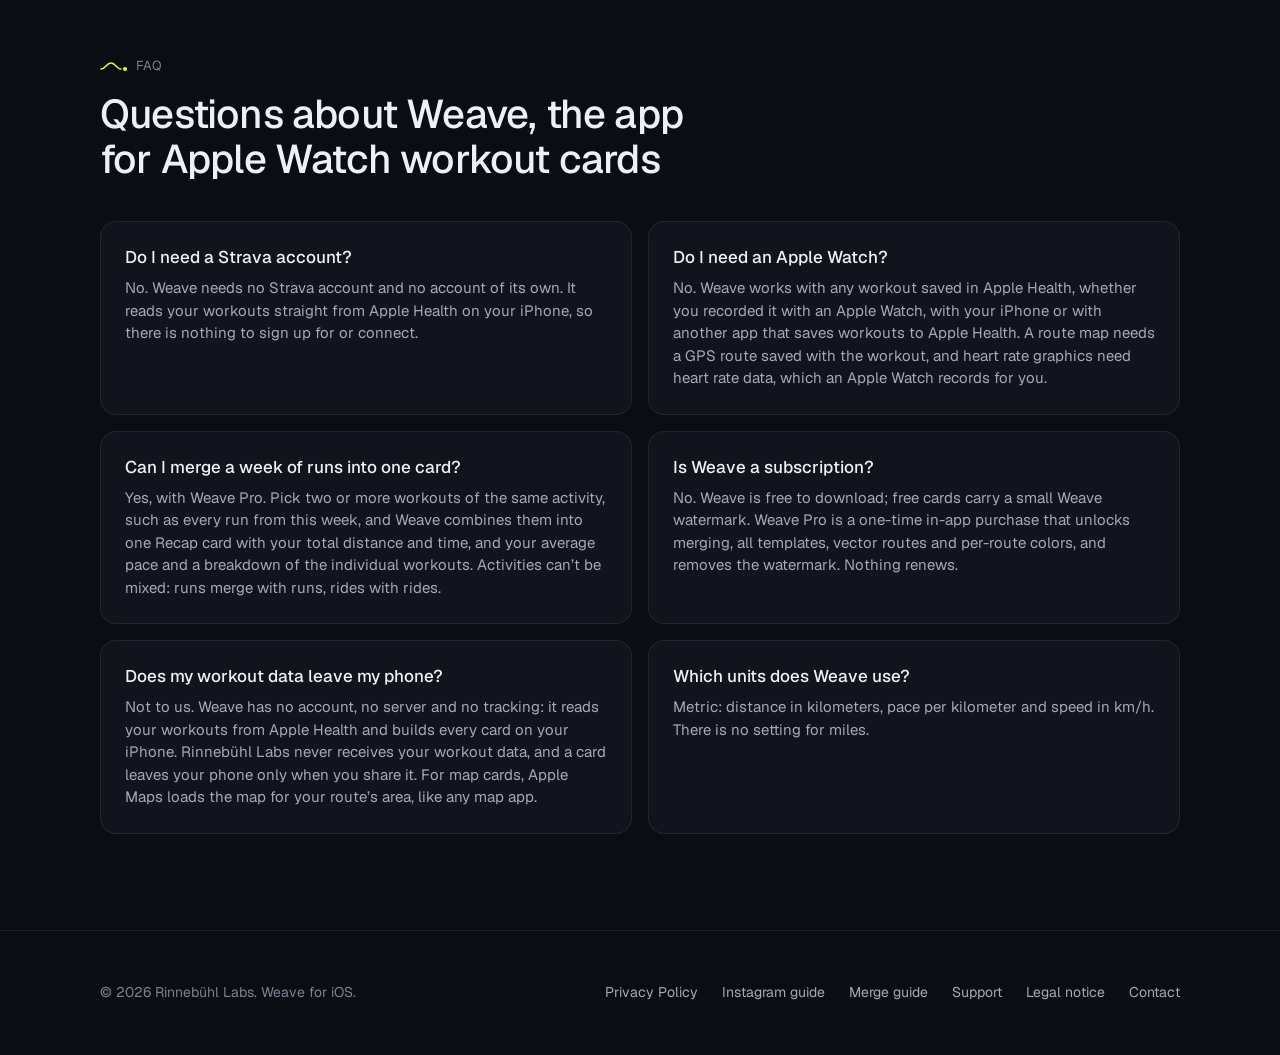
==== commit 33050a07: "style: mobile pass (44px tap targets, quiet secondary CTA, tighter sections, theme-color, font prelo" ====
--- a/index.html
+++ b/index.html
@@ -31,7 +31,9 @@
   <link rel="alternate" hreflang="x-default" href="https://workoutstories.app/">
   <link rel="icon" href="assets/favicon-32.png" sizes="32x32">
   <link rel="apple-touch-icon" href="assets/favicon.png">
+  <link rel="preload" href="assets/fonts/geist-latin-wght-normal.woff2" as="font" type="font/woff2" crossorigin>
   <link rel="stylesheet" href="styles.css">
+  <meta name="theme-color" content="#0b0d14">
 
   <meta property="og:type" content="website">
   <meta property="og:url" content="https://workoutstories.app/">
@@ -159,7 +161,7 @@
 
   <header class="hero">
     <div class="hero-copy">
-    <h1>Merge <span class="workout-word" data-fit><span class="word-viewport" aria-hidden="true"><span class="word-track"><span data-word="runs"></span><span data-word="cycles"></span><span data-word="hikes"></span><span data-word="walks"></span><span data-word="runs"></span></span></span><span class="sr-only">runs</span></span> <br>share <span class="accent-text">route cards</span> worth posting</h1>
+    <h1>Merge <span class="workout-word" data-fit><span class="word-viewport" aria-hidden="true"><span class="word-track"><span data-word="runs,"></span><span data-word="cycles,"></span><span data-word="hikes,"></span><span data-word="walks,"></span><span data-word="runs,"></span></span></span><span class="sr-only">runs,</span></span> <br>share <span class="accent-text">route cards</span> worth posting</h1>
     <p class="lede">Weave turns your Apple Watch workout data into designed, shareable cards: route map, pace, distance, splits. No screenshots, no Strava account.</p>
     <div class="cta-row">
       <a class="btn btn-primary btn-store" href="https://apps.apple.com/app/id6798253561">Download on the App Store</a>
@@ -176,15 +178,15 @@
   <div class="shots">
     <picture>
       <source srcset="assets/screenshots/screen-2.webp" type="image/webp">
-      <img src="assets/screenshots/screen-2.png" width="600" height="1301" fetchpriority="low" alt="Weave workout list with Merge tab">
+      <img src="assets/screenshots/screen-2.png" width="600" height="1301" loading="lazy" decoding="async" alt="Weave workout list with Merge tab">
     </picture>
     <picture>
       <source srcset="assets/screenshots/screen-1.webp" type="image/webp">
-      <img src="assets/screenshots/screen-1.png" width="600" height="1301" fetchpriority="low" alt="Weave merge picker with three ride workouts selected">
+      <img src="assets/screenshots/screen-1.png" width="600" height="1301" loading="lazy" decoding="async" alt="Weave merge picker with three ride workouts selected">
     </picture>
     <picture>
       <source srcset="assets/screenshots/screen-3.webp" type="image/webp">
-      <img src="assets/screenshots/screen-3.png" width="600" height="1301" fetchpriority="low" alt="Weave card editor showing four templates and a route map">
+      <img src="assets/screenshots/screen-3.png" width="600" height="1301" loading="lazy" decoding="async" alt="Weave card editor showing four templates and a route map">
     </picture>
   </div>
 
--- a/styles.css
+++ b/styles.css
@@ -26,7 +26,7 @@
 
 * { box-sizing: border-box; }
 
-html { scroll-behavior: smooth; }
+html { scroll-behavior: smooth; -webkit-text-size-adjust: 100%; }
 
 body {
   margin: 0;
@@ -90,13 +90,14 @@
   white-space: nowrap;
 }
 
-.nav-links a { text-decoration: none; transition: color 150ms var(--ease); }
-.nav-links a:hover { color: var(--text); }
+.nav-links a { display: inline-flex; align-items: center; min-height: 44px; text-decoration: none; transition: color 150ms var(--ease); }
+@media (hover: hover) { .nav-links a:hover { color: var(--text); } }
 
 /* The App Store link is the page's one nav button */
 .nav-links a[href*="apps.apple.com"] {
   display: inline-flex;
   align-items: center;
+  min-height: 32px;
   height: 32px;
   padding: 0 14px;
   border-radius: 8px;
@@ -106,7 +107,7 @@
   color: var(--text);
   font-weight: 500;
 }
-.nav-links a[href*="apps.apple.com"]:hover { background: #222736; }
+@media (hover: hover) { .nav-links a[href*="apps.apple.com"]:hover { background: #222736; } }
 
 /* Language switch: a quiet text link */
 .lang-switch { color: var(--text-muted); }
@@ -220,14 +221,14 @@
   color: #0b0d14;
   border-color: transparent;
 }
-.btn-primary:hover { background: #e3ff6e; }
+@media (hover: hover) { .btn-primary:hover { background: #e3ff6e; } }
 
 .btn-secondary {
   color: var(--text);
   background: var(--bg-raised);
   box-shadow: inset 0 1px 0 rgba(255, 255, 255, 0.08);
 }
-.btn-secondary:hover { background: #222736; }
+@media (hover: hover) { .btn-secondary:hover { background: #222736; } }
 
 /* App Store button: the hero's main call to action */
 .btn-store {
@@ -485,10 +486,10 @@
 .footer-links {
   display: flex;
   flex-wrap: wrap;
-  gap: 10px 24px;
-}
-.footer-links a { text-decoration: none; color: var(--text-dim); transition: color 150ms var(--ease); }
-.footer-links a:hover { color: var(--text); }
+  gap: 0 24px;
+}
+.footer-links a { display: inline-flex; align-items: center; min-height: 44px; text-decoration: none; color: var(--text-dim); transition: color 150ms var(--ease); }
+@media (hover: hover) { .footer-links a:hover { color: var(--text); } }
 
 /* Privacy page and guides */
 .doc {
@@ -616,17 +617,41 @@
 
 /* Phones: keep the App Store button on the first screen (radio listeners land here on a phone) */
 @media (max-width: 640px) {
-  .hero { padding: 32px 20px 56px; gap: 40px; }
-  .hero h1 { font-size: clamp(2.25rem, 10vw, 2.75rem); margin-bottom: 16px; }
+  section { padding: 56px 20px; }
+  .hero { padding: 24px 20px 48px; gap: 32px; }
+  .hero h1 { font-size: clamp(2.25rem, 10.5vw, 2.75rem); margin-bottom: 16px; }
   .hero p.lede { font-size: 1.0625rem; margin-bottom: 24px; }
-  .cta-row .btn-store { width: 100%; justify-content: center; }
+  .cta-row { flex-direction: column; align-items: stretch; gap: 4px; }
+  .cta-row .btn-store { width: 100%; }
+  /* The primary button is the call; "See features" becomes a quiet text link under it */
+  .cta-row .btn-secondary {
+    background: none;
+    border-color: transparent;
+    box-shadow: none;
+    color: var(--text-dim);
+    height: 44px;
+  }
+  .cta-note { margin-top: 8px; text-align: center; }
   .hero-shot img { height: 440px; }
+  .shots { padding: 0 20px 24px; gap: 16px; scroll-padding-inline: 20px; justify-content: flex-start; }
+  .shots > picture { scroll-snap-align: start; }
   .shots img { height: 380px; }
   .guide-shot img { height: 380px; }
-  .card.wide { padding: 24px; gap: 32px; }
+  .section-head { margin-bottom: 32px; }
+  .section-head h2 { max-width: none; }
+  .card { padding: 20px; }
+  .card.wide { padding: 20px; gap: 24px; }
+  .card.wide > picture { margin: 0 auto; }
   .card.wide img { height: 380px; }
-  .download-cta { width: 100%; }
+  .card .icon { margin-bottom: 16px; }
+  .pro-inner { gap: 32px; }
+  .pro-inner h2 { font-size: 1.75rem; }
+  .download-cta { width: 100%; text-align: left; }
   .download-cta .btn-store { width: 100%; }
+  .doc { padding: 40px 20px 72px; }
+  .doc h2 { margin-top: 40px; }
+  footer { padding: 24px 20px 32px; }
+  .footer-inner { flex-direction: column; align-items: flex-start; gap: 8px; }
 }
 
 @media (max-width: 480px) {
@@ -635,7 +660,11 @@
   .nav-links a[href$="#features"] { display: none; }
   .pro-list { grid-template-columns: 1fr; }
   .faq-item { padding: 20px; }
-  .hero { padding-top: 24px; }
+}
+
+/* Narrow phones: the footer already links the privacy policy, so the nav keeps logo, App Store and language */
+@media (max-width: 380px) {
+  .nav-links a[href$="privacy.html"] { display: none; }
 }
 
 /* Narrow phones (320 px): the German nav ("Datenschutz", "English") would otherwise run into the brand */
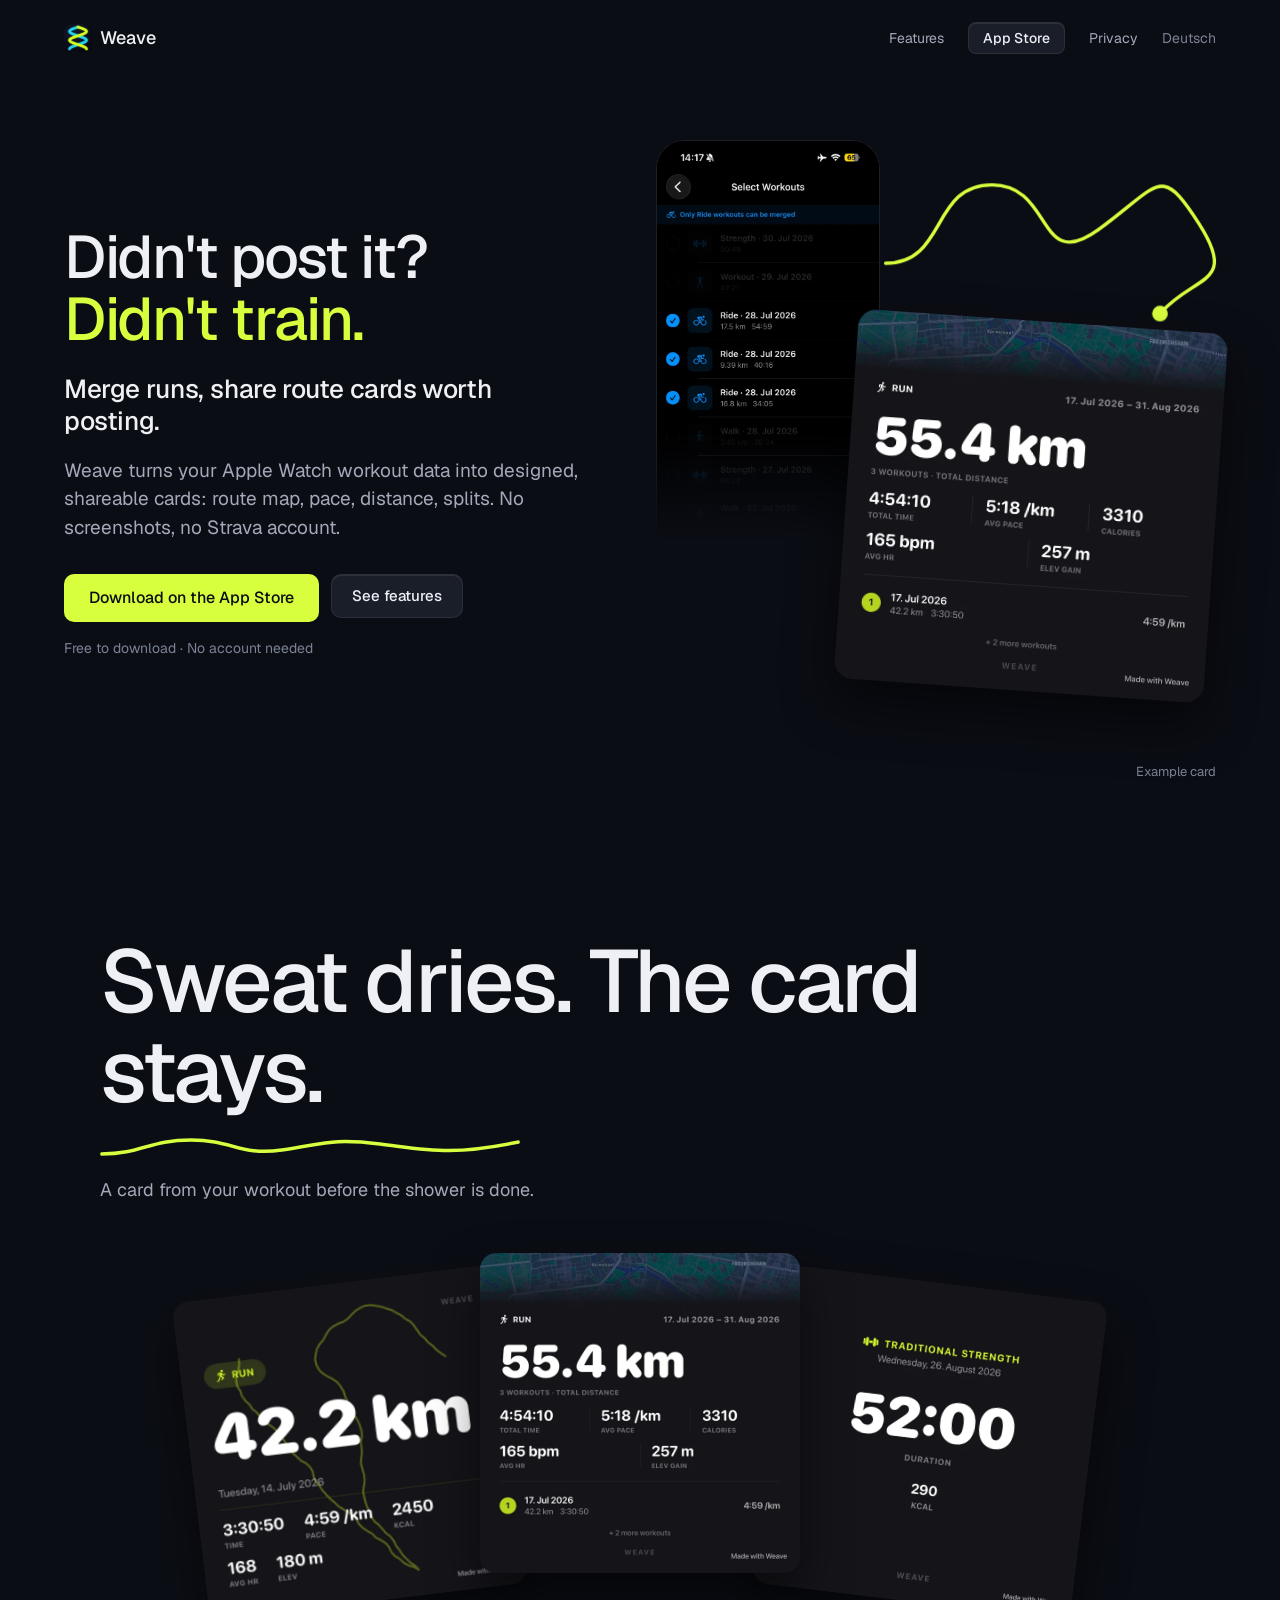
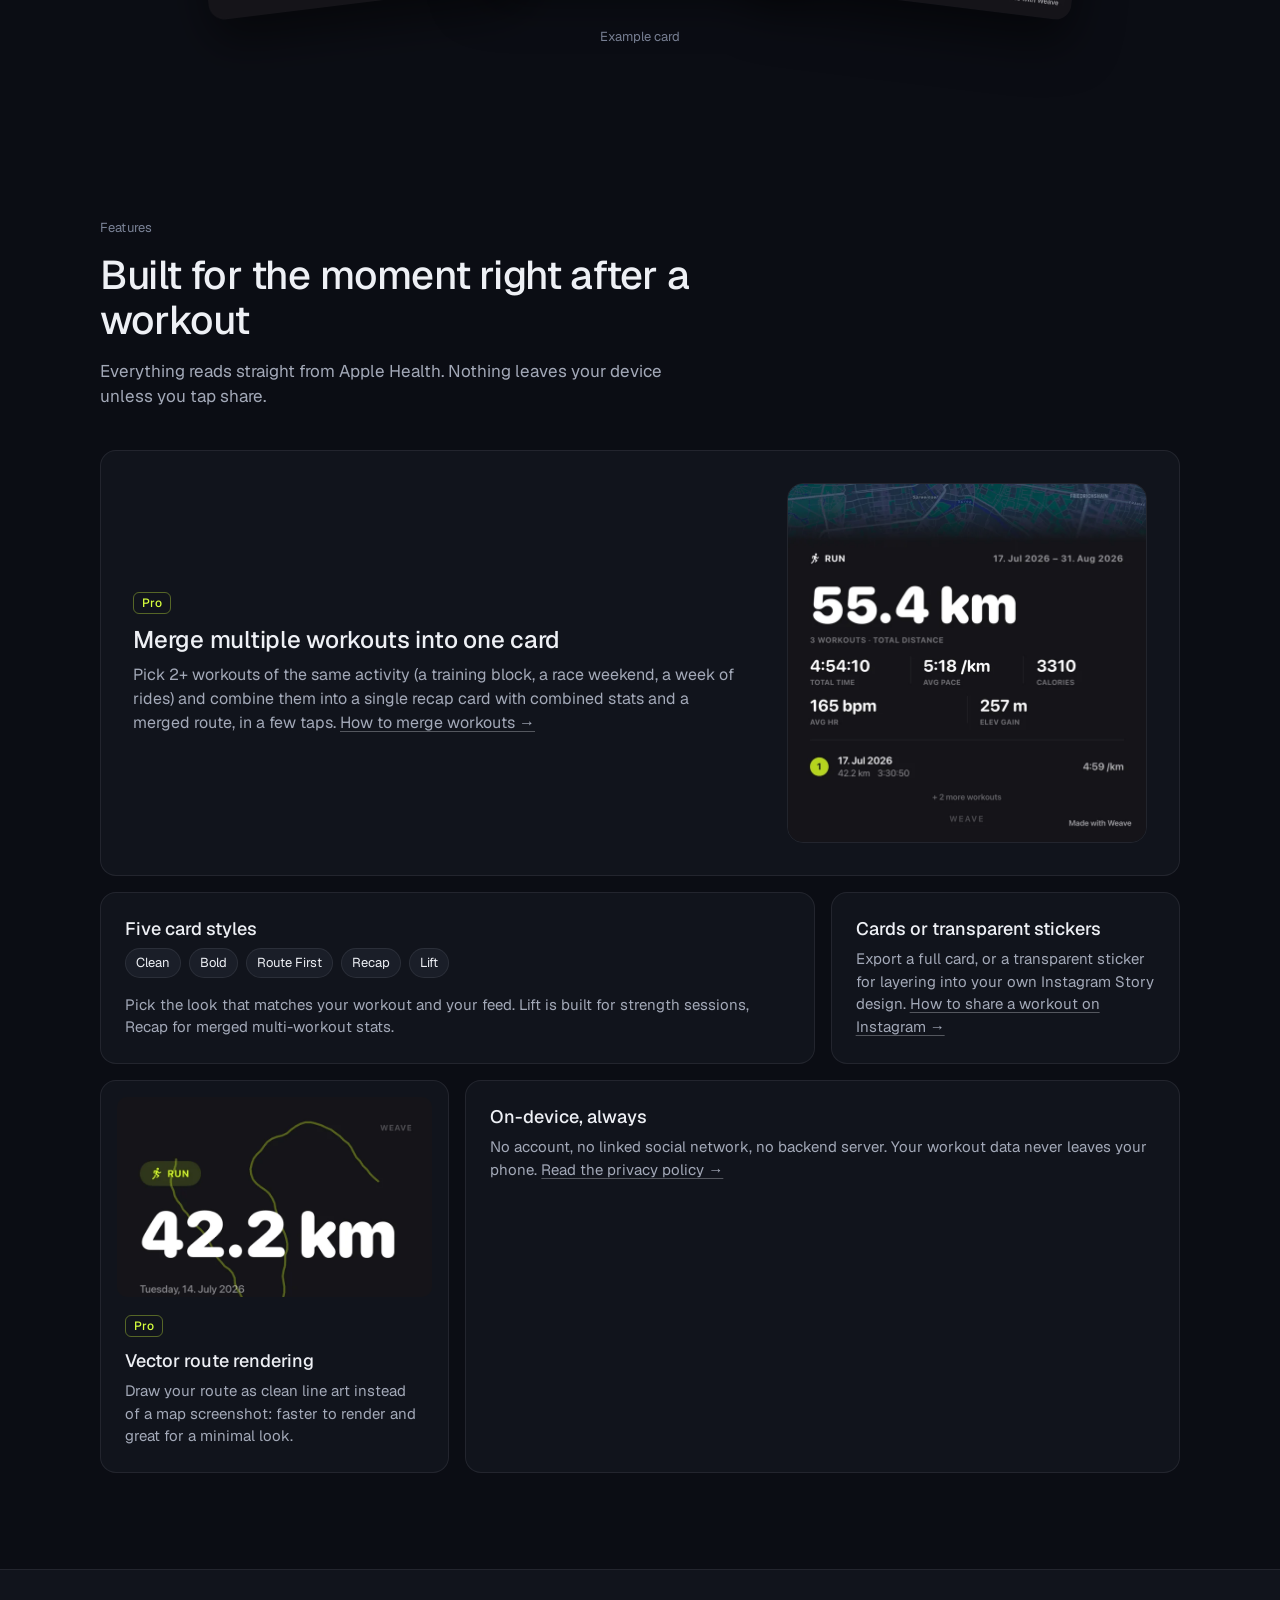
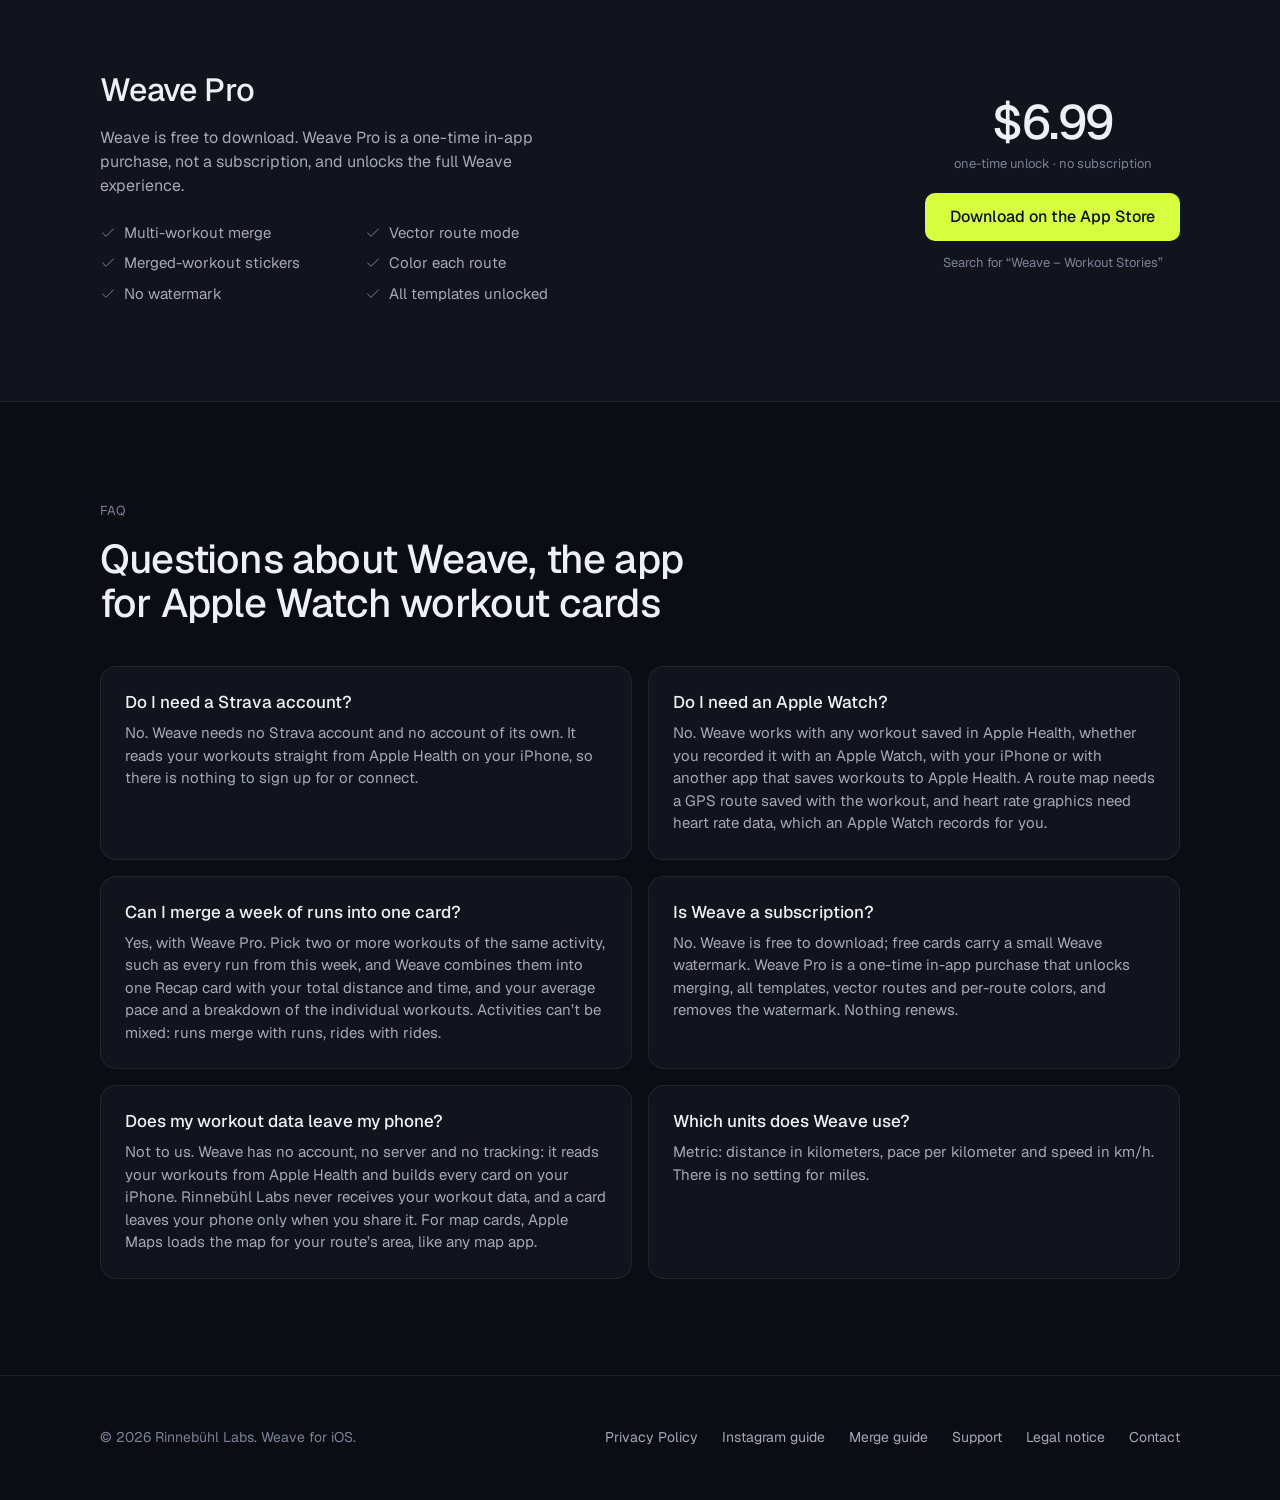
==== commit 88c08fc9: "feat: give the page a voice and a moment (new H1, health-to-card hero with drawn route line, band + " ====
--- a/index.html
+++ b/index.html
@@ -161,35 +161,49 @@
 
   <header class="hero">
     <div class="hero-copy">
-    <h1>Merge <span class="workout-word" data-fit><span class="word-viewport" aria-hidden="true"><span class="word-track"><span data-word="runs,"></span><span data-word="cycles,"></span><span data-word="hikes,"></span><span data-word="walks,"></span><span data-word="runs,"></span></span></span><span class="sr-only">runs,</span></span> <br>share <span class="accent-text">route cards</span> worth posting</h1>
-    <p class="lede">Weave turns your Apple Watch workout data into designed, shareable cards: route map, pace, distance, splits. No screenshots, no Strava account.</p>
-    <div class="cta-row">
+      <h1>Didn't post it?<br><span class="accent-text">Didn't train.</span></h1>
+      <p class="hero-sub">Merge <span class="workout-word" data-fit><span class="word-viewport" aria-hidden="true"><span class="word-track"><span data-word="runs,"></span><span data-word="cycles,"></span><span data-word="hikes,"></span><span data-word="walks,"></span><span data-word="runs,"></span></span></span><span class="sr-only">runs,</span></span> share route cards worth posting.</p>
+      <p class="lede">Weave turns your Apple Watch workout data into designed, shareable cards: route map, pace, distance, splits. No screenshots, no Strava account.</p>
+      <div class="cta-row">
       <a class="btn btn-primary btn-store" href="https://apps.apple.com/app/id6798253561">Download on the App Store</a>
       <a class="btn btn-secondary" href="#features">See features</a>
     </div>
     <p class="cta-note">Free to download · No account needed</p>
-  </div>
-    <picture class="hero-shot">
-      <source srcset="assets/screenshots/screen-4.webp" type="image/webp">
-      <img src="assets/screenshots/screen-4.png" width="600" height="1301" fetchpriority="high" alt="Weave transparent sticker export of a route">
-    </picture>
+    </div>
+    <figure class="stage">
+      <div class="stage-phone">
+        <picture>
+          <source srcset="assets/screenshots/screen-1.webp" type="image/webp">
+          <img src="assets/screenshots/screen-1.png" width="600" height="1301" fetchpriority="high" alt="Three selected runs in Weave next to the finished recap card">
+        </picture>
+      </div>
+      <svg class="stage-route" viewBox="0 0 100 108" aria-hidden="true">
+        <path class="route-path" pathLength="1" d="M41 22 C52 22 49 8 60 8 S68 24 79 16 S90 4 97 15 S96 24 90 31"/>
+        <circle class="route-dot" cx="90" cy="31" r="1.4"/>
+      </svg>
+      <div class="stage-card">
+        <picture>
+          <source srcset="assets/cards/en-recap.webp" type="image/webp">
+          <img src="assets/cards/en-recap.webp" width="720" height="720" alt="Example recap card from three runs, 55.4 km">
+        </picture>
+      </div>
+      <figcaption>Example card</figcaption>
+    </figure>
   </header>
 
-  <div class="shots">
-    <picture>
-      <source srcset="assets/screenshots/screen-2.webp" type="image/webp">
-      <img src="assets/screenshots/screen-2.png" width="600" height="1301" loading="lazy" decoding="async" alt="Weave workout list with Merge tab">
-    </picture>
-    <picture>
-      <source srcset="assets/screenshots/screen-1.webp" type="image/webp">
-      <img src="assets/screenshots/screen-1.png" width="600" height="1301" loading="lazy" decoding="async" alt="Weave merge picker with three ride workouts selected">
-    </picture>
-    <picture>
-      <source srcset="assets/screenshots/screen-3.webp" type="image/webp">
-      <img src="assets/screenshots/screen-3.png" width="600" height="1301" loading="lazy" decoding="async" alt="Weave card editor showing four templates and a route map">
-    </picture>
-  </div>
-
+  <section class="band" id="band">
+    <div class="band-inner">
+      <h2 class="band-line">Sweat dries. The card stays.</h2>
+      <svg class="band-route" viewBox="0 0 600 24" preserveAspectRatio="none" aria-hidden="true"><path class="route-path" pathLength="1" d="M2 18 C60 18 70 4 130 4 S200 20 260 14 S330 2 400 8 S500 20 598 6"/></svg>
+      <p class="band-sub">A card from your workout before the shower is done.</p>
+    </div>
+    <div class="fan">
+      <figure class="fan-card f1"><img src="assets/cards/en-bold.webp" width="720" height="720" loading="lazy" decoding="async" alt="Example Bold card with a vector route, 42.2 km"></figure>
+      <figure class="fan-card f2"><img src="assets/cards/en-recap.webp" width="720" height="720" loading="lazy" decoding="async" alt="Example recap card from three runs, 55.4 km"></figure>
+      <figure class="fan-card f3"><img src="assets/cards/en-lift.webp" width="720" height="720" loading="lazy" decoding="async" alt="Example Lift card for strength training, 52:00"></figure>
+    </div>
+    <p class="fan-note">Example card</p>
+  </section>
   <section id="features">
     <div class="section-head">
       <span class="eyebrow">Features</span>
@@ -199,32 +213,28 @@
     <div class="grid">
       <div class="card wide">
         <div class="card-copy">
-          <div class="icon"><svg viewBox="0 0 24 24" aria-hidden="true"><circle cx="18" cy="18" r="3"/><circle cx="6" cy="6" r="3"/><path d="M6 21V9a9 9 0 0 0 9 9"/></svg></div>
-          <h3>Merge multiple workouts into one card</h3>
+          <span class="tag">Pro</span><h3>Merge multiple workouts into one card</h3>
           <p>Pick 2+ workouts of the same activity (a training block, a race weekend, a week of rides) and combine them into a single recap card with combined stats and a merged route, in a few taps. <a href="merge-workouts.html">How to merge workouts →</a></p>
         </div>
         <picture>
-          <source srcset="assets/screenshots/screen-1.webp" type="image/webp">
-          <img src="assets/screenshots/screen-1.png" width="600" height="1301" loading="lazy" decoding="async" alt="Selecting three ride workouts to merge">
+          <img src="assets/cards/en-recap.webp" width="720" height="720" loading="lazy" decoding="async" alt="Example recap card from three runs, 55.4 km">
         </picture>
       </div>
       <div class="card s4">
-        <div class="icon"><svg viewBox="0 0 24 24" aria-hidden="true"><rect width="7" height="7" x="3" y="3" rx="1"/><rect width="7" height="7" x="14" y="3" rx="1"/><rect width="7" height="7" x="14" y="14" rx="1"/><rect width="7" height="7" x="3" y="14" rx="1"/></svg></div>
         <h3>Five card styles</h3>
-        <p>Clean, Bold, Route First, Recap and Lift. Pick the look that matches your workout and your feed. Lift is built for strength sessions, Recap for merged multi-workout stats.</p>
+        <p class="chips"><span>Clean</span><span>Bold</span><span>Route First</span><span>Recap</span><span>Lift</span></p>
+        <p>Pick the look that matches your workout and your feed. Lift is built for strength sessions, Recap for merged multi-workout stats.</p>
       </div>
       <div class="card s2">
-        <div class="icon"><svg viewBox="0 0 24 24" aria-hidden="true"><circle cx="6" cy="6" r="3"/><path d="M8.12 8.12 12 12"/><path d="M20 4 8.12 15.88"/><circle cx="6" cy="18" r="3"/><path d="M14.8 14.8 20 20"/></svg></div>
         <h3>Cards or transparent stickers</h3>
         <p>Export a full card, or a transparent sticker for layering into your own Instagram Story design. <a href="share-workout-instagram.html">How to share a workout on Instagram →</a></p>
       </div>
       <div class="card s2">
-        <div class="icon"><svg viewBox="0 0 24 24" aria-hidden="true"><circle cx="6" cy="19" r="3"/><path d="M9 19h8.5a3.5 3.5 0 0 0 0-7h-11a3.5 3.5 0 0 1 0-7H15"/><circle cx="18" cy="5" r="3"/></svg></div>
-        <h3>Vector route rendering</h3>
+        <div class="card-img"><img src="assets/cards/en-bold.webp" width="720" height="720" loading="lazy" decoding="async" alt="Example Bold card with a vector route, 42.2 km"></div>
+        <span class="tag">Pro</span><h3>Vector route rendering</h3>
         <p>Draw your route as clean line art instead of a map screenshot: faster to render and great for a minimal look.</p>
       </div>
       <div class="card s4">
-        <div class="icon"><svg viewBox="0 0 24 24" aria-hidden="true"><rect width="18" height="11" x="3" y="11" rx="2" ry="2"/><path d="M7 11V7a5 5 0 0 1 10 0v4"/></svg></div>
         <h3>On-device, always</h3>
         <p>No account, no linked social network, no backend server. Your workout data never leaves your phone. <a href="privacy.html">Read the privacy policy →</a></p>
       </div>
--- a/styles.css
+++ b/styles.css
@@ -136,33 +136,27 @@
   display: inline-block;
   position: relative;
   width: 5ch;
-  height: 1.04em;
-  line-height: 1.04;
+  height: 1.2em;
   text-align: left;
-  vertical-align: baseline;
+  vertical-align: bottom;
 }
 
 .word-viewport {
   position: absolute;
-  top: -0.12em;
-  left: 0;
-  width: 100%;
-  height: 1.47em;
-  line-height: 1.04;
+  inset: 0;
   overflow: hidden;
 }
 
 .word-track {
   display: flex;
   flex-direction: column;
-  transform: translateY(0.26em);
   transition: transform 500ms var(--ease);
 }
 
 .word-track span {
   display: block;
-  height: 1.35em;
-  line-height: 1.04;
+  height: 1.2em;
+  line-height: 1.2;
 }
 
 /* The rotating words are drawn from data-word, so the heading's text (what crawlers index and screen
@@ -243,12 +237,83 @@
   margin: 16px 0 0;
 }
 
-.hero-shot img {
-  height: 600px;
-  width: auto;
-  border-radius: 24px;
-  border: 1px solid var(--border);
-}
+.hero-sub {
+  font-size: clamp(1.25rem, 2.2vw, 1.625rem);
+  line-height: 1.2;
+  font-weight: 500;
+  letter-spacing: -0.015em;
+  margin: 0 0 20px;
+}
+
+/* Stage: the Health selection becomes a card, joined by one route line that draws itself */
+.stage { position: relative; margin: 0; width: min(560px, 46vw); aspect-ratio: 1 / 1.08; }
+.stage-phone {
+  position: absolute;
+  left: 0; top: 0;
+  width: 40%;
+  height: 66%;
+  overflow: hidden;
+  border-radius: 28px 28px 0 0;
+  border: 1px solid var(--border);
+  border-bottom: 0;
+  -webkit-mask-image: linear-gradient(#000 72%, transparent);
+  mask-image: linear-gradient(#000 72%, transparent);
+}
+.stage-phone img { width: 100%; height: auto; }
+.stage-route { position: absolute; inset: 0; width: 100%; height: 100%; z-index: 1; overflow: visible; }
+.route-path {
+  fill: none;
+  stroke: var(--accent);
+  stroke-width: 0.6;
+  stroke-linecap: round;
+  stroke-linejoin: round;
+  stroke-dasharray: 1;
+  stroke-dashoffset: 1;
+}
+.stage-route .route-path { animation: draw 1500ms var(--ease) 500ms forwards; }
+.route-dot { fill: var(--accent); opacity: 0; animation: pop 200ms ease 1900ms forwards; }
+@keyframes draw { to { stroke-dashoffset: 0; } }
+@keyframes pop { to { opacity: 1; } }
+.stage-card {
+  position: absolute;
+  right: 0; top: 30%;
+  width: 66%;
+  z-index: 2;
+  transform: rotate(4deg);
+  border-radius: 18px;
+  overflow: hidden;
+  box-shadow: 0 24px 48px rgba(0, 0, 0, 0.5);
+}
+.stage-card img { width: 100%; height: auto; }
+.stage figcaption {
+  position: absolute;
+  right: 0; bottom: -6%;
+  font-size: 13px;
+  color: var(--text-muted);
+}
+
+.tag {
+  display: inline-block;
+  font-size: 12px;
+  font-weight: 500;
+  line-height: 1;
+  padding: 4px 8px;
+  border-radius: 6px;
+  color: var(--accent);
+  border: 1px solid rgba(215, 255, 61, 0.35);
+  margin-bottom: 12px;
+}
+.chips { display: flex; flex-wrap: wrap; gap: 8px; margin: 0 0 16px !important; }
+.chips span {
+  font-size: 13px;
+  padding: 4px 10px;
+  border-radius: 999px;
+  border: 1px solid var(--border);
+  background: var(--bg-raised);
+  color: var(--text);
+}
+.card-img { margin: -8px -8px 16px; height: 200px; overflow: hidden; border-radius: 10px; }
+.card-img img { width: 100%; height: 100%; object-fit: cover; object-position: top; }
 
 /* One entrance on load: a short fade and rise */
 @keyframes rise {
@@ -256,33 +321,29 @@
   to { opacity: 1; transform: none; }
 }
 .hero-copy { animation: rise 450ms var(--ease) both; }
-.hero-shot { animation: rise 450ms var(--ease) 80ms both; }
-
-/* How it works: the app's own screens */
-.shots {
-  display: flex;
-  justify-content: safe center;
-  gap: 24px;
-  overflow-x: auto;
-  padding: 0 24px 32px;
-  scroll-snap-type: x mandatory;
-  -ms-overflow-style: none;
-  scrollbar-width: none;
-}
-
-.shots::-webkit-scrollbar { display: none; }
-
-.shots > picture {
-  flex: none;
-  scroll-snap-align: center;
-}
-
-.shots img {
-  height: 480px;
-  width: auto;
-  border-radius: 20px;
-  border: 1px solid var(--border);
-}
+.stage { animation: rise 450ms var(--ease) 80ms both; }
+
+/* Band: one loud line, a route line drawn under it, then the cards fanned out */
+.band { padding: 96px 24px 72px; overflow: hidden; }
+.band-inner { max-width: var(--max-width); margin: 0 auto; }
+.band-line {
+  font-size: clamp(2.25rem, 7vw, 5.5rem);
+  line-height: 1.02;
+  letter-spacing: -0.035em;
+  margin: 0;
+  max-width: 14ch;
+}
+.band-route { display: block; width: min(420px, 70%); height: 24px; margin: 20px 0 16px; overflow: visible; }
+.band-route .route-path { stroke-width: 3.5; }
+.band-route.is-drawn .route-path { animation: draw 1200ms var(--ease) forwards; }
+.band-sub { color: var(--text-dim); font-size: 1.125rem; margin: 0; max-width: 32rem; }
+.fan { display: flex; justify-content: center; margin: 64px auto 0; max-width: var(--max-width); padding: 0 40px; }
+.fan-card { margin: 0; width: min(340px, 32%); flex: none; }
+.fan-card img { width: 100%; height: auto; border-radius: 16px; box-shadow: 0 24px 48px rgba(0, 0, 0, 0.5); }
+.fan-card.f1 { transform: rotate(-7deg) translateY(16px); }
+.fan-card.f2 { transform: translateY(-14px); z-index: 1; margin: 0 -28px; }
+.fan-card.f3 { transform: rotate(7deg) translateY(16px); }
+.fan-note { text-align: center; color: var(--text-muted); font-size: 13px; margin: 40px 0 0; }
 
 /* Sections */
 section { padding: 96px 24px; }
@@ -292,7 +353,7 @@
   margin: 0 auto 40px;
 }
 
-/* Signature: a short route line with an endpoint, in front of each section label */
+/* Section labels */
 .eyebrow,
 .doc.guide .eyebrow {
   display: inline-flex;
@@ -303,12 +364,6 @@
   letter-spacing: 0.01em;
   color: var(--text-muted);
   margin-bottom: 16px;
-}
-.eyebrow::before {
-  content: "";
-  width: 28px;
-  height: 10px;
-  background: var(--route) no-repeat center / contain;
 }
 
 .section-head h2 {
@@ -396,10 +451,11 @@
 .card.wide h3 { font-size: 1.5rem; line-height: 1.2; letter-spacing: -0.01em; }
 .card.wide p { font-size: 1rem; }
 .card.wide .card-copy { flex: 1 1 280px; }
-.card.wide > picture { flex: 0 0 auto; }
+.card.wide > picture { flex: 0 1 auto; max-width: 100%; }
 .card.wide img {
-  height: 420px;
-  width: auto;
+  width: 360px;
+  max-width: 100%;
+  height: auto;
   border-radius: 16px;
   border: 1px solid var(--border);
 }
@@ -598,7 +654,9 @@
 @media (prefers-reduced-motion: reduce) {
   .word-track,
   .workout-word[data-fit] { transition: none; }
-  .hero-copy, .hero-shot { animation: none; }
+  .hero-copy, .stage { animation: none; }
+  .route-path { animation: none !important; stroke-dashoffset: 0; }
+  .route-dot { animation: none; opacity: 1; }
   html { scroll-behavior: auto; }
 }
 
@@ -609,7 +667,7 @@
     gap: 48px;
     padding: 48px 24px 64px;
   }
-  .hero-shot img { height: 520px; margin: 0 auto; }
+  .stage { width: min(520px, 100%); margin: 0 auto; }
   .card, .card.s4, .card.s2 { grid-column: 1 / -1; }
   .faq-list { grid-template-columns: 1fr; }
   section { padding: 72px 24px; }
@@ -632,17 +690,18 @@
     height: 44px;
   }
   .cta-note { margin-top: 8px; text-align: center; }
-  .hero-shot img { height: 440px; }
-  .shots { padding: 0 20px 24px; gap: 16px; scroll-padding-inline: 20px; justify-content: flex-start; }
-  .shots > picture { scroll-snap-align: start; }
-  .shots img { height: 380px; }
+  .band { padding: 56px 20px 48px; }
+  .fan { padding: 0 12px; margin-top: 40px; }
+  .fan-card { width: 38%; }
+  .fan-card.f2 { margin: 0 -16px; }
+  .card-img { height: 180px; }
   .guide-shot img { height: 380px; }
   .section-head { margin-bottom: 32px; }
   .section-head h2 { max-width: none; }
   .card { padding: 20px; }
   .card.wide { padding: 20px; gap: 24px; }
-  .card.wide > picture { margin: 0 auto; }
-  .card.wide img { height: 380px; }
+  .card.wide > picture { margin: 0 auto; width: 100%; }
+  .card.wide img { height: auto; width: 100%; }
   .card .icon { margin-bottom: 16px; }
   .pro-inner { gap: 32px; }
   .pro-inner h2 { font-size: 1.75rem; }
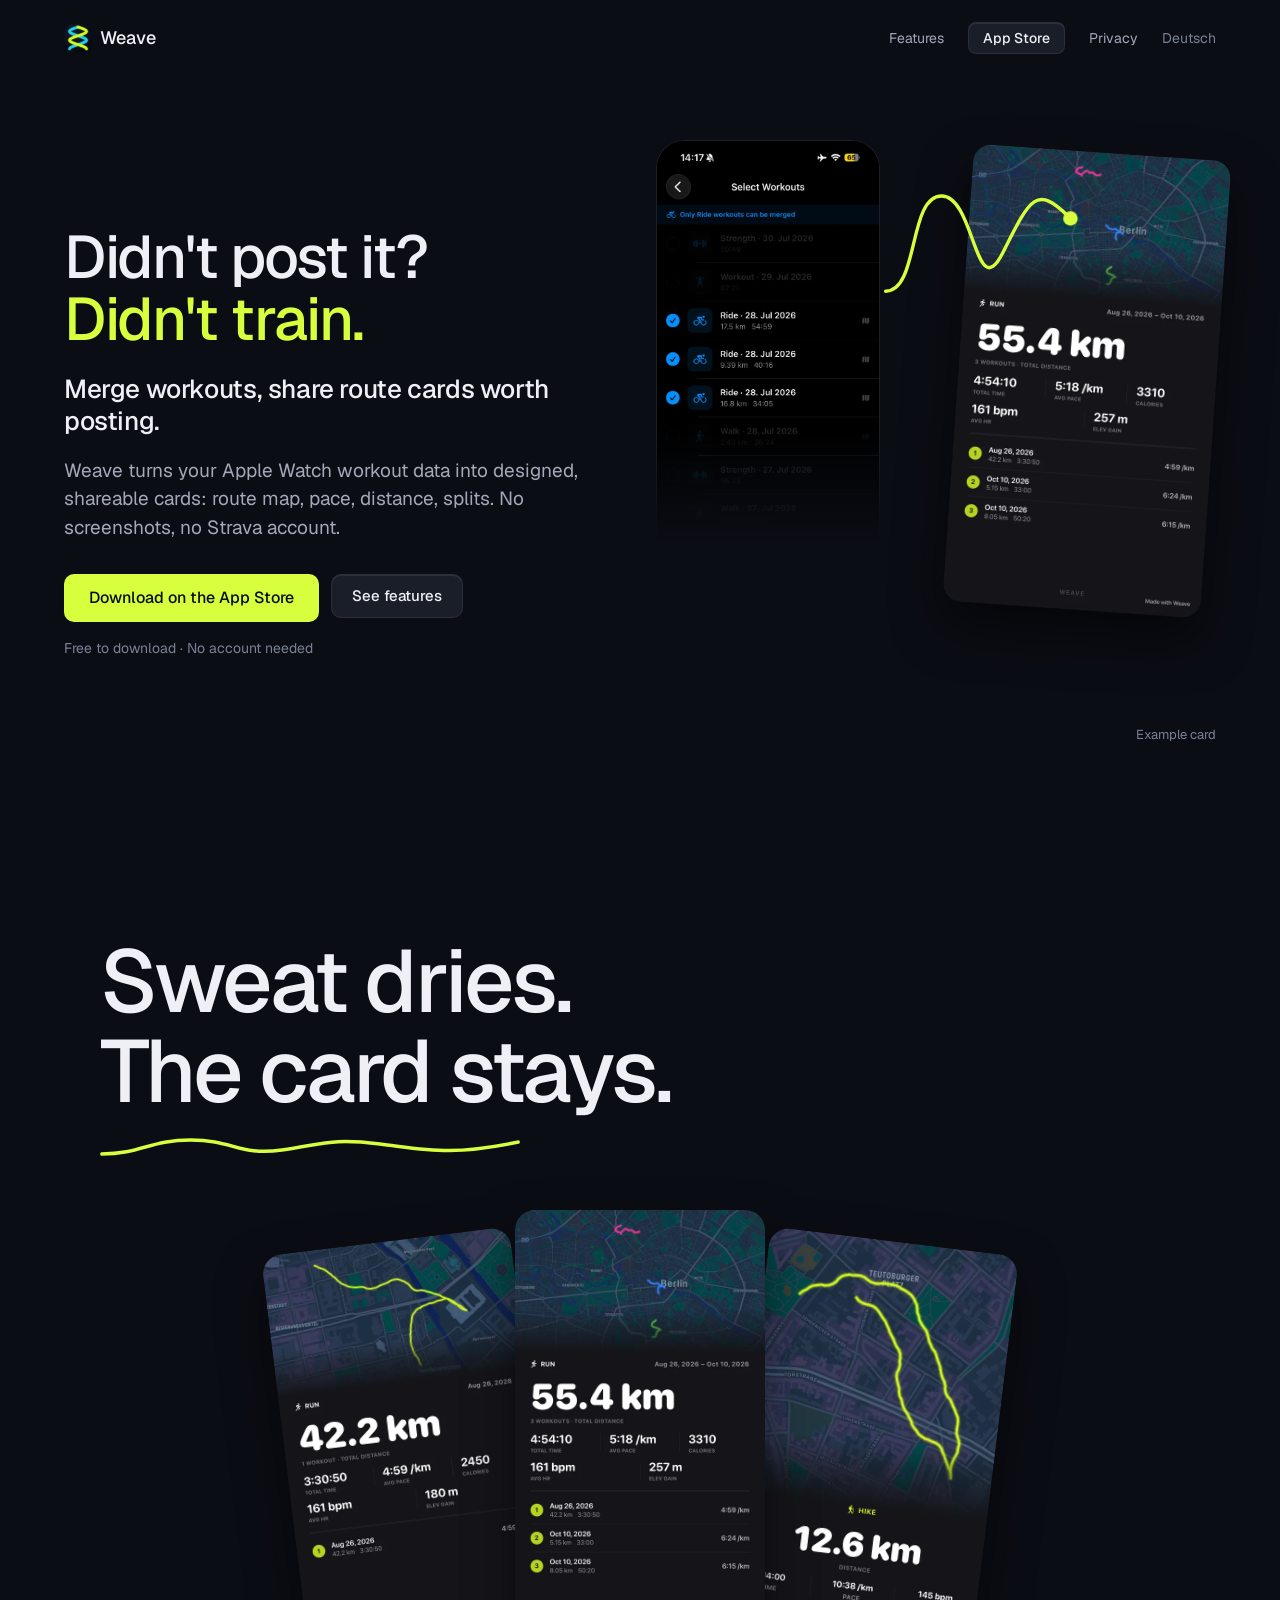
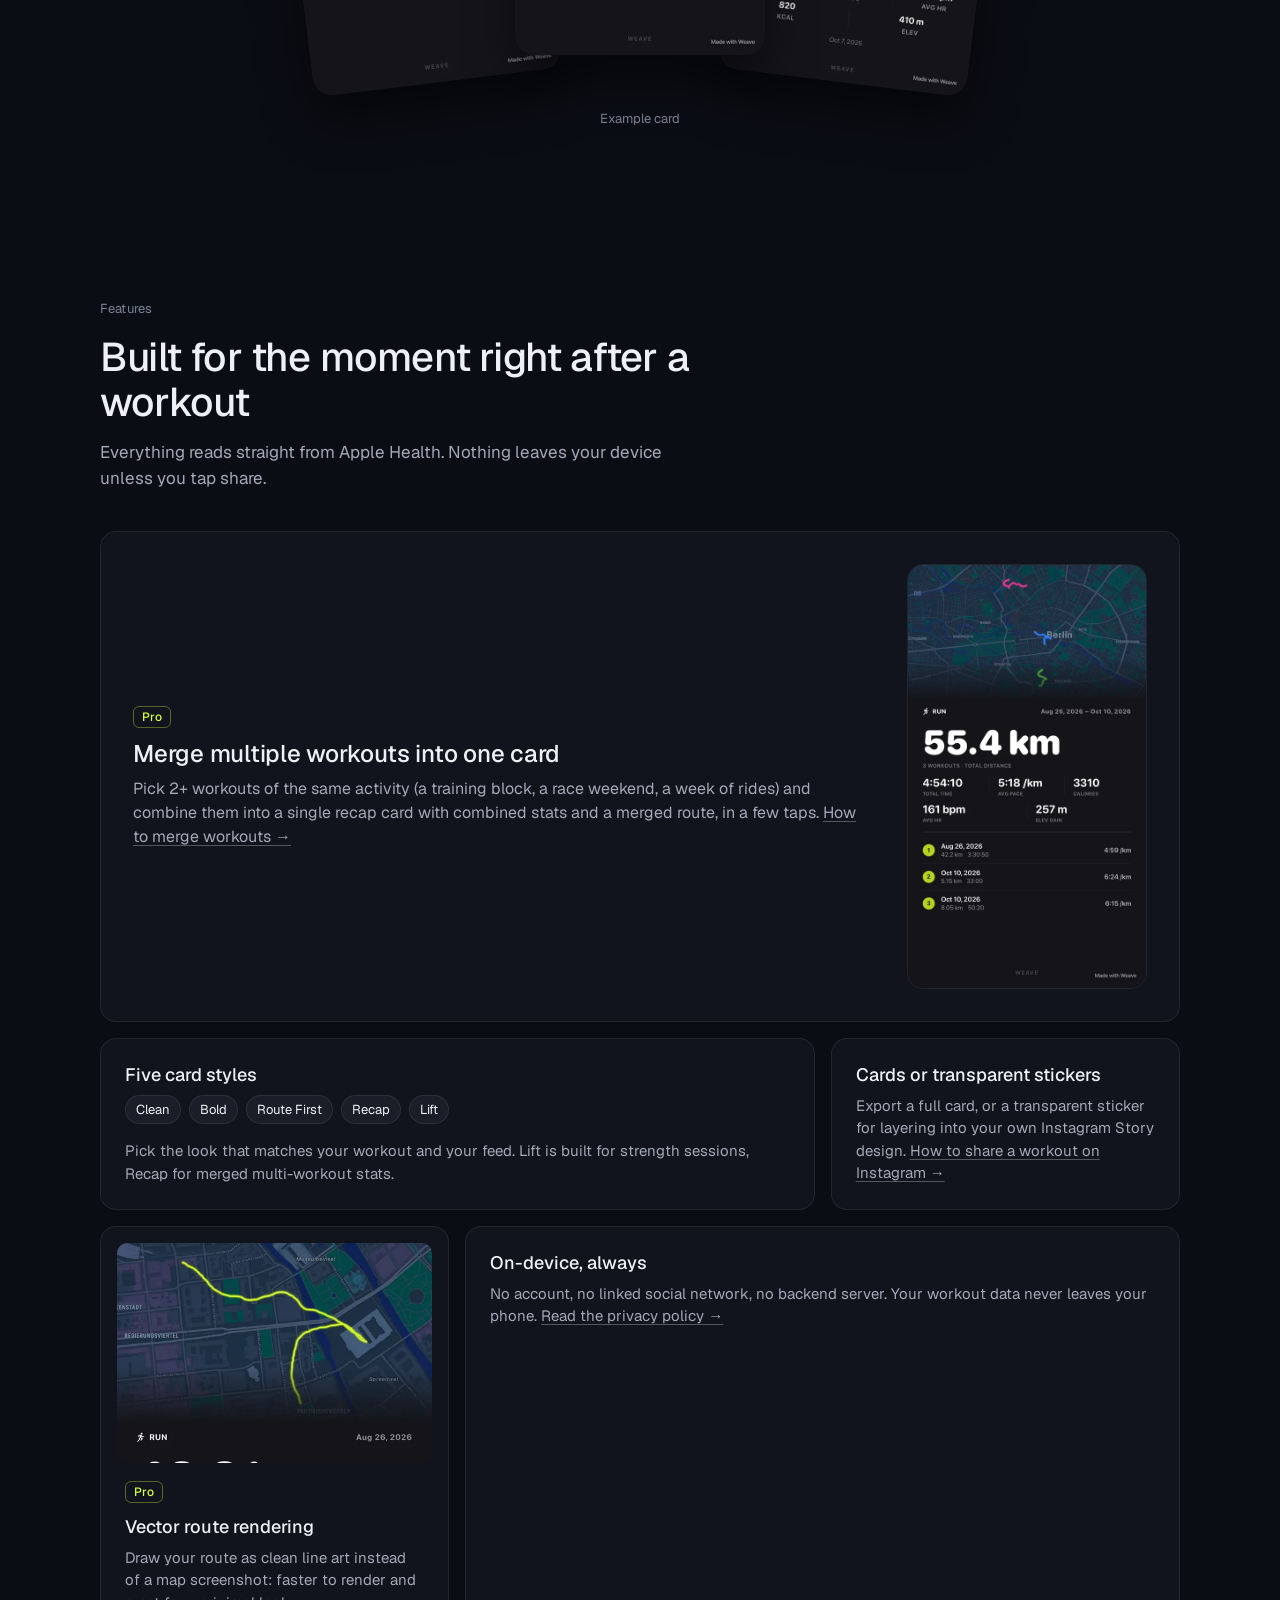
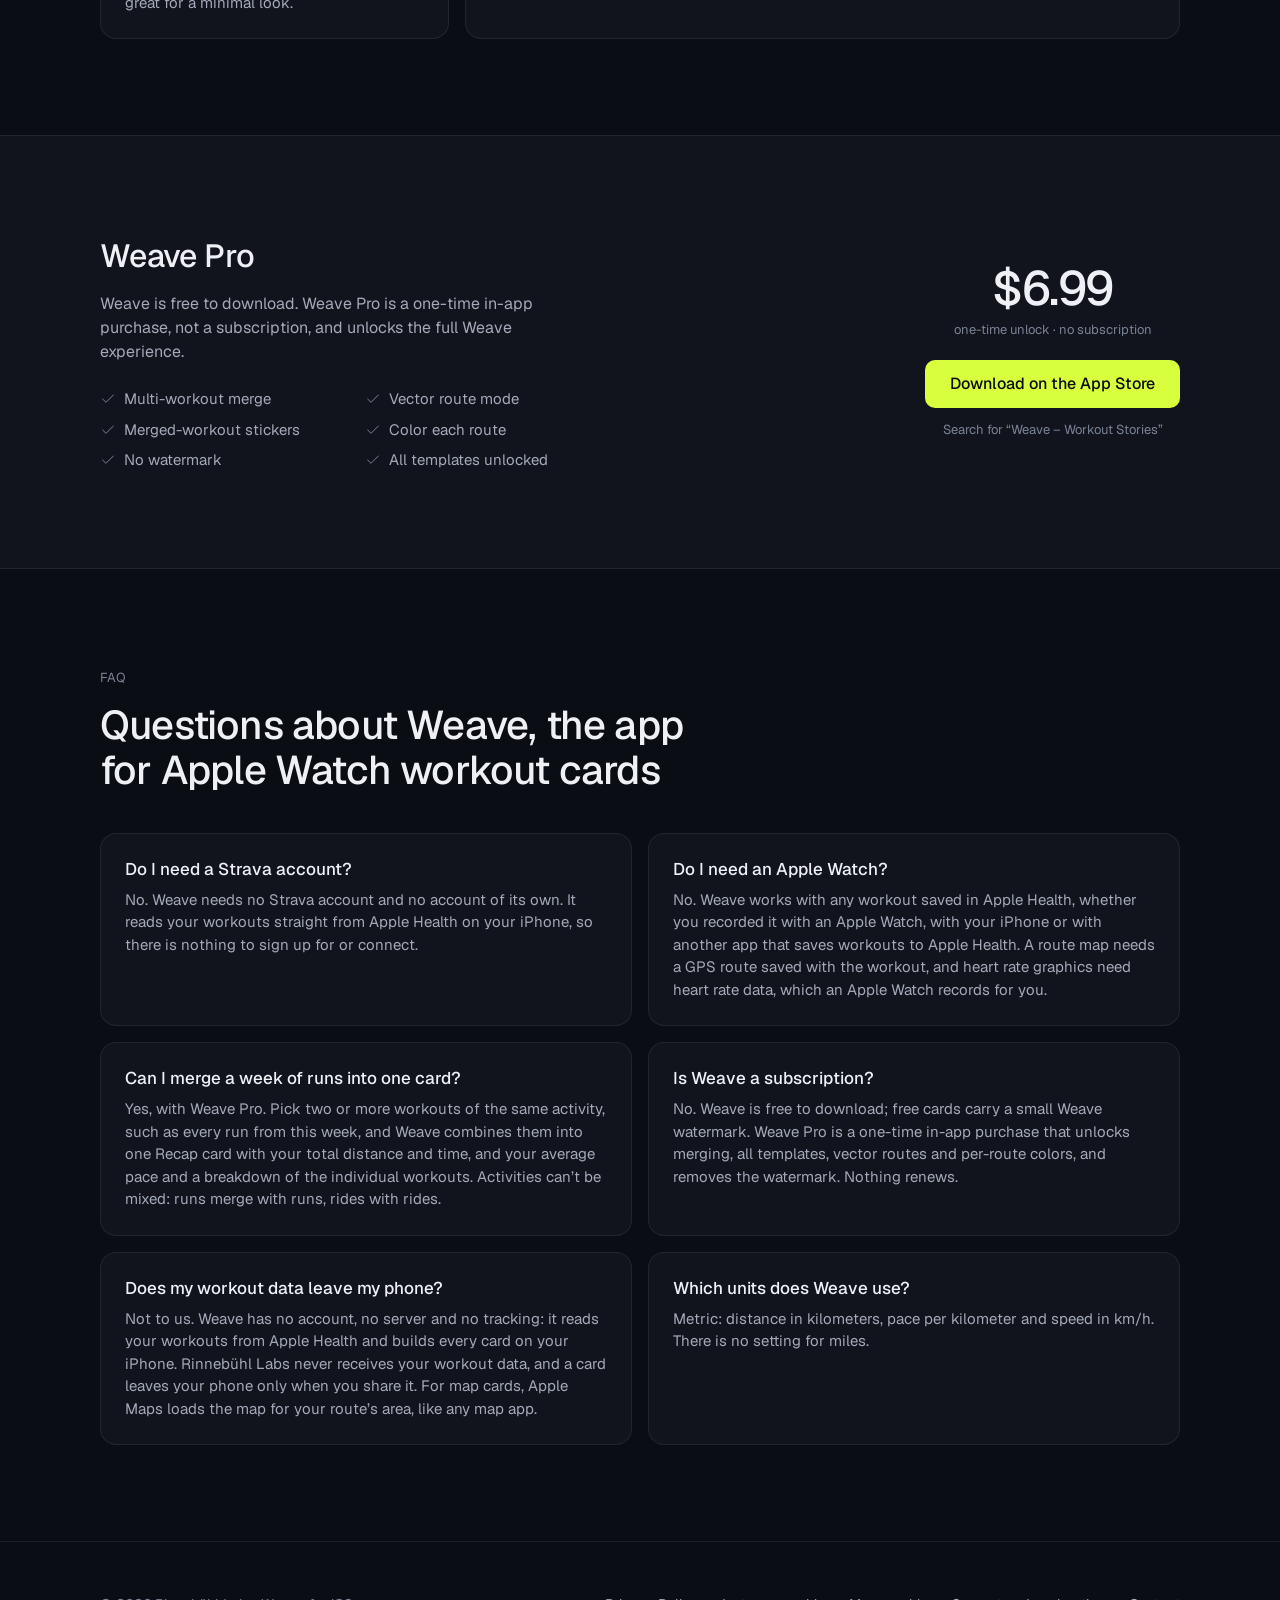
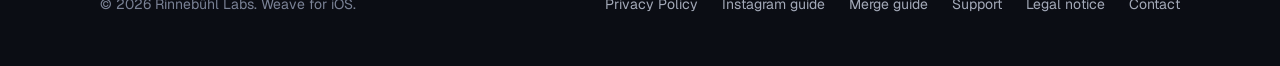
==== commit d83bbfcf: "style: static subline (rotating word removed), story-format cards, drop meaningless band subline" ====
--- a/index.html
+++ b/index.html
@@ -162,7 +162,7 @@
   <header class="hero">
     <div class="hero-copy">
       <h1>Didn't post it?<br><span class="accent-text">Didn't train.</span></h1>
-      <p class="hero-sub">Merge <span class="workout-word" data-fit><span class="word-viewport" aria-hidden="true"><span class="word-track"><span data-word="runs,"></span><span data-word="cycles,"></span><span data-word="hikes,"></span><span data-word="walks,"></span><span data-word="runs,"></span></span></span><span class="sr-only">runs,</span></span> share route cards worth posting.</p>
+      <p class="hero-sub">Merge workouts, share route cards worth posting.</p>
       <p class="lede">Weave turns your Apple Watch workout data into designed, shareable cards: route map, pace, distance, splits. No screenshots, no Strava account.</p>
       <div class="cta-row">
       <a class="btn btn-primary btn-store" href="https://apps.apple.com/app/id6798253561">Download on the App Store</a>
@@ -178,14 +178,11 @@
         </picture>
       </div>
       <svg class="stage-route" viewBox="0 0 100 108" aria-hidden="true">
-        <path class="route-path" pathLength="1" d="M41 22 C52 22 49 8 60 8 S68 24 79 16 S90 4 97 15 S96 24 90 31"/>
-        <circle class="route-dot" cx="90" cy="31" r="1.4"/>
+        <path class="route-path" pathLength="1" d="M41 27 C47 27 45 10 51 10 S57 30 62 20 S68 8 74 14"/>
+        <circle class="route-dot" cx="74" cy="14" r="1.3"/>
       </svg>
       <div class="stage-card">
-        <picture>
-          <source srcset="assets/cards/en-recap.webp" type="image/webp">
-          <img src="assets/cards/en-recap.webp" width="720" height="720" alt="Example recap card from three runs, 55.4 km">
-        </picture>
+        <img fetchpriority="high" src="assets/cards/en-story-merged.webp" width="540" height="960" alt="Example card: three merged runs, 55.4 km">
       </div>
       <figcaption>Example card</figcaption>
     </figure>
@@ -195,12 +192,11 @@
     <div class="band-inner">
       <h2 class="band-line">Sweat dries. The card stays.</h2>
       <svg class="band-route" viewBox="0 0 600 24" preserveAspectRatio="none" aria-hidden="true"><path class="route-path" pathLength="1" d="M2 18 C60 18 70 4 130 4 S200 20 260 14 S330 2 400 8 S500 20 598 6"/></svg>
-      <p class="band-sub">A card from your workout before the shower is done.</p>
     </div>
     <div class="fan">
-      <figure class="fan-card f1"><img src="assets/cards/en-bold.webp" width="720" height="720" loading="lazy" decoding="async" alt="Example Bold card with a vector route, 42.2 km"></figure>
-      <figure class="fan-card f2"><img src="assets/cards/en-recap.webp" width="720" height="720" loading="lazy" decoding="async" alt="Example recap card from three runs, 55.4 km"></figure>
-      <figure class="fan-card f3"><img src="assets/cards/en-lift.webp" width="720" height="720" loading="lazy" decoding="async" alt="Example Lift card for strength training, 52:00"></figure>
+      <figure class="fan-card f1"><img src="assets/cards/en-story-hero.webp" width="540" height="960" loading="lazy" decoding="async" alt="Example card: run with vector route, 42.2 km"></figure>
+      <figure class="fan-card f2"><img src="assets/cards/en-story-merged.webp" width="540" height="960" loading="lazy" decoding="async" alt="Example card: three merged runs, 55.4 km"></figure>
+      <figure class="fan-card f3"><img src="assets/cards/en-story-route.webp" width="540" height="960" loading="lazy" decoding="async" alt="Example card: hike in Route First style, 12.6 km"></figure>
     </div>
     <p class="fan-note">Example card</p>
   </section>
@@ -216,9 +212,7 @@
           <span class="tag">Pro</span><h3>Merge multiple workouts into one card</h3>
           <p>Pick 2+ workouts of the same activity (a training block, a race weekend, a week of rides) and combine them into a single recap card with combined stats and a merged route, in a few taps. <a href="merge-workouts.html">How to merge workouts →</a></p>
         </div>
-        <picture>
-          <img src="assets/cards/en-recap.webp" width="720" height="720" loading="lazy" decoding="async" alt="Example recap card from three runs, 55.4 km">
-        </picture>
+        <picture><img src="assets/cards/en-story-merged.webp" width="540" height="960" loading="lazy" decoding="async" alt="Example card: three merged runs, 55.4 km"></picture>
       </div>
       <div class="card s4">
         <h3>Five card styles</h3>
@@ -230,7 +224,7 @@
         <p>Export a full card, or a transparent sticker for layering into your own Instagram Story design. <a href="share-workout-instagram.html">How to share a workout on Instagram →</a></p>
       </div>
       <div class="card s2">
-        <div class="card-img"><img src="assets/cards/en-bold.webp" width="720" height="720" loading="lazy" decoding="async" alt="Example Bold card with a vector route, 42.2 km"></div>
+        <div class="card-img"><img src="assets/cards/en-story-hero.webp" width="540" height="960" loading="lazy" decoding="async" alt="Example card: run with vector route, 42.2 km"></div>
         <span class="tag">Pro</span><h3>Vector route rendering</h3>
         <p>Draw your route as clean line art instead of a map screenshot: faster to render and great for a minimal look.</p>
       </div>
--- a/styles.css
+++ b/styles.css
@@ -132,37 +132,6 @@
   letter-spacing: -0.03em;
 }
 
-.workout-word {
-  display: inline-block;
-  position: relative;
-  width: 5ch;
-  height: 1.2em;
-  text-align: left;
-  vertical-align: bottom;
-}
-
-.word-viewport {
-  position: absolute;
-  inset: 0;
-  overflow: hidden;
-}
-
-.word-track {
-  display: flex;
-  flex-direction: column;
-  transition: transform 500ms var(--ease);
-}
-
-.word-track span {
-  display: block;
-  height: 1.2em;
-  line-height: 1.2;
-}
-
-/* The rotating words are drawn from data-word, so the heading's text (what crawlers index and screen
-   readers read, via the .sr-only word) stays one sentence with the first word only. */
-.word-track span::before { content: attr(data-word); }
-
 .sr-only {
   position: absolute;
   width: 1px;
@@ -260,7 +229,7 @@
   mask-image: linear-gradient(#000 72%, transparent);
 }
 .stage-phone img { width: 100%; height: auto; }
-.stage-route { position: absolute; inset: 0; width: 100%; height: 100%; z-index: 1; overflow: visible; }
+.stage-route { position: absolute; inset: 0; width: 100%; height: 100%; z-index: 3; overflow: visible; }
 .route-path {
   fill: none;
   stroke: var(--accent);
@@ -276,8 +245,8 @@
 @keyframes pop { to { opacity: 1; } }
 .stage-card {
   position: absolute;
-  right: 0; top: 30%;
-  width: 66%;
+  right: 0; top: 2%;
+  width: 46%;
   z-index: 2;
   transform: rotate(4deg);
   border-radius: 18px;
@@ -287,7 +256,7 @@
 .stage-card img { width: 100%; height: auto; }
 .stage figcaption {
   position: absolute;
-  right: 0; bottom: -6%;
+  right: 0; bottom: 0;
   font-size: 13px;
   color: var(--text-muted);
 }
@@ -312,7 +281,7 @@
   background: var(--bg-raised);
   color: var(--text);
 }
-.card-img { margin: -8px -8px 16px; height: 200px; overflow: hidden; border-radius: 10px; }
+.card-img { margin: -8px -8px 16px; height: 220px; overflow: hidden; border-radius: 10px; }
 .card-img img { width: 100%; height: 100%; object-fit: cover; object-position: top; }
 
 /* One entrance on load: a short fade and rise */
@@ -331,17 +300,18 @@
   line-height: 1.02;
   letter-spacing: -0.035em;
   margin: 0;
-  max-width: 14ch;
+  max-width: 16ch;
+  text-wrap: balance;
 }
 .band-route { display: block; width: min(420px, 70%); height: 24px; margin: 20px 0 16px; overflow: visible; }
 .band-route .route-path { stroke-width: 3.5; }
 .band-route.is-drawn .route-path { animation: draw 1200ms var(--ease) forwards; }
 .band-sub { color: var(--text-dim); font-size: 1.125rem; margin: 0; max-width: 32rem; }
 .fan { display: flex; justify-content: center; margin: 64px auto 0; max-width: var(--max-width); padding: 0 40px; }
-.fan-card { margin: 0; width: min(340px, 32%); flex: none; }
-.fan-card img { width: 100%; height: auto; border-radius: 16px; box-shadow: 0 24px 48px rgba(0, 0, 0, 0.5); }
+.fan-card { margin: 0; width: min(250px, 28%); flex: none; }
+.fan-card img { width: 100%; height: auto; border-radius: 20px; box-shadow: 0 24px 48px rgba(0, 0, 0, 0.5); }
 .fan-card.f1 { transform: rotate(-7deg) translateY(16px); }
-.fan-card.f2 { transform: translateY(-14px); z-index: 1; margin: 0 -28px; }
+.fan-card.f2 { transform: translateY(-14px); z-index: 1; margin: 0 -20px; }
 .fan-card.f3 { transform: rotate(7deg) translateY(16px); }
 .fan-note { text-align: center; color: var(--text-muted); font-size: 13px; margin: 40px 0 0; }
 
@@ -453,7 +423,7 @@
 .card.wide .card-copy { flex: 1 1 280px; }
 .card.wide > picture { flex: 0 1 auto; max-width: 100%; }
 .card.wide img {
-  width: 360px;
+  width: 240px;
   max-width: 100%;
   height: auto;
   border-radius: 16px;
@@ -615,14 +585,6 @@
   border-top: 1px solid var(--border);
 }
 
-/* Word cycle that resizes to the current word (German words vary widely in length) */
-.workout-word[data-fit] {
-  width: 6ch; /* fallback until script.js measures the current word */
-  transition: width 500ms var(--ease);
-}
-
-.workout-word[data-fit] .word-track span { white-space: nowrap; width: max-content; }
-
 /* FAQ */
 .faq-list {
   max-width: var(--max-width);
@@ -652,8 +614,6 @@
 }
 
 @media (prefers-reduced-motion: reduce) {
-  .word-track,
-  .workout-word[data-fit] { transition: none; }
   .hero-copy, .stage { animation: none; }
   .route-path { animation: none !important; stroke-dashoffset: 0; }
   .route-dot { animation: none; opacity: 1; }
@@ -692,7 +652,7 @@
   .cta-note { margin-top: 8px; text-align: center; }
   .band { padding: 56px 20px 48px; }
   .fan { padding: 0 12px; margin-top: 40px; }
-  .fan-card { width: 38%; }
+  .fan-card { width: 33%; }
   .fan-card.f2 { margin: 0 -16px; }
   .card-img { height: 180px; }
   .guide-shot img { height: 380px; }
@@ -701,7 +661,7 @@
   .card { padding: 20px; }
   .card.wide { padding: 20px; gap: 24px; }
   .card.wide > picture { margin: 0 auto; width: 100%; }
-  .card.wide img { height: auto; width: 100%; }
+  .card.wide img { height: auto; width: 100%; max-width: 260px; margin: 0 auto; }
   .card .icon { margin-bottom: 16px; }
   .pro-inner { gap: 32px; }
   .pro-inner h2 { font-size: 1.75rem; }
@@ -733,7 +693,3 @@
   .nav-links a[href*="apps.apple.com"] { padding: 0 10px; }
 }
 
-/* Long German words would otherwise re-wrap the headline every cycle on narrow phones */
-@media (max-width: 400px) {
-  html[lang="de"] .workout-word[data-fit] { display: block; margin: 0; }
-}
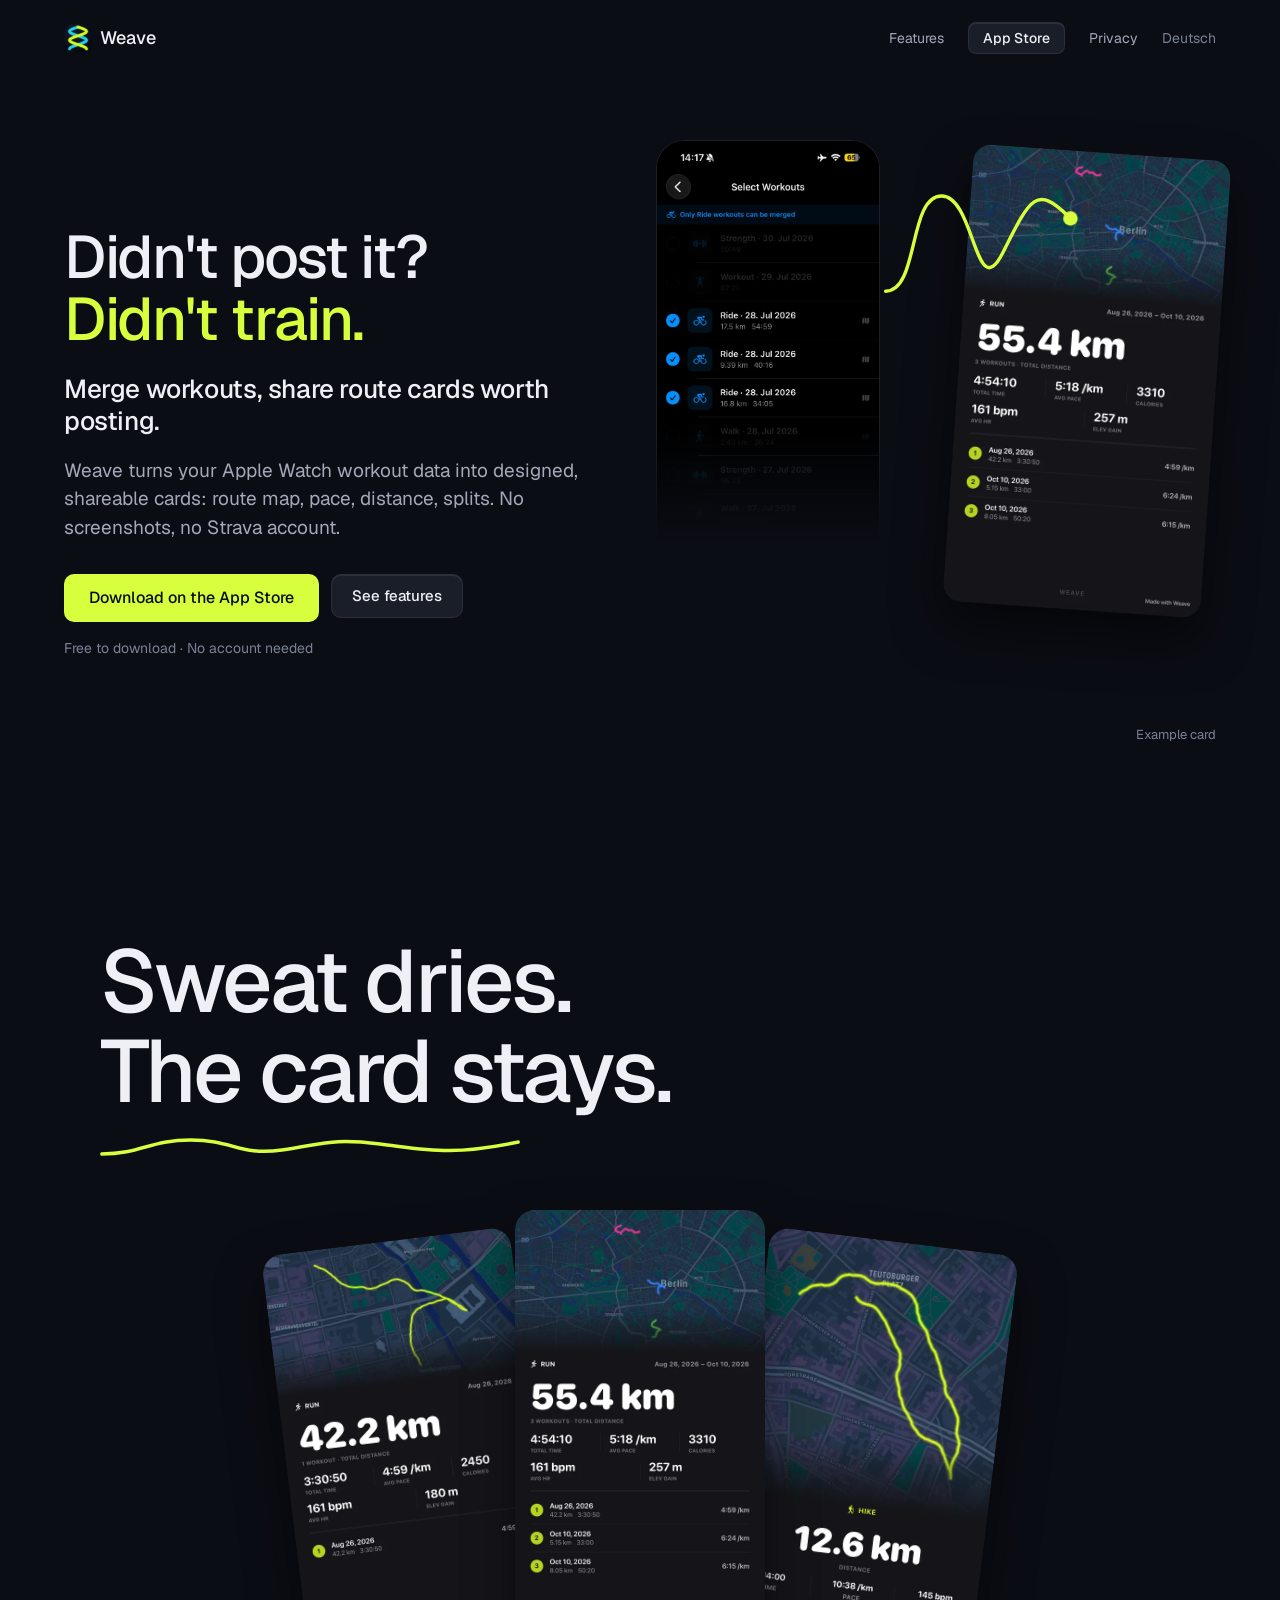
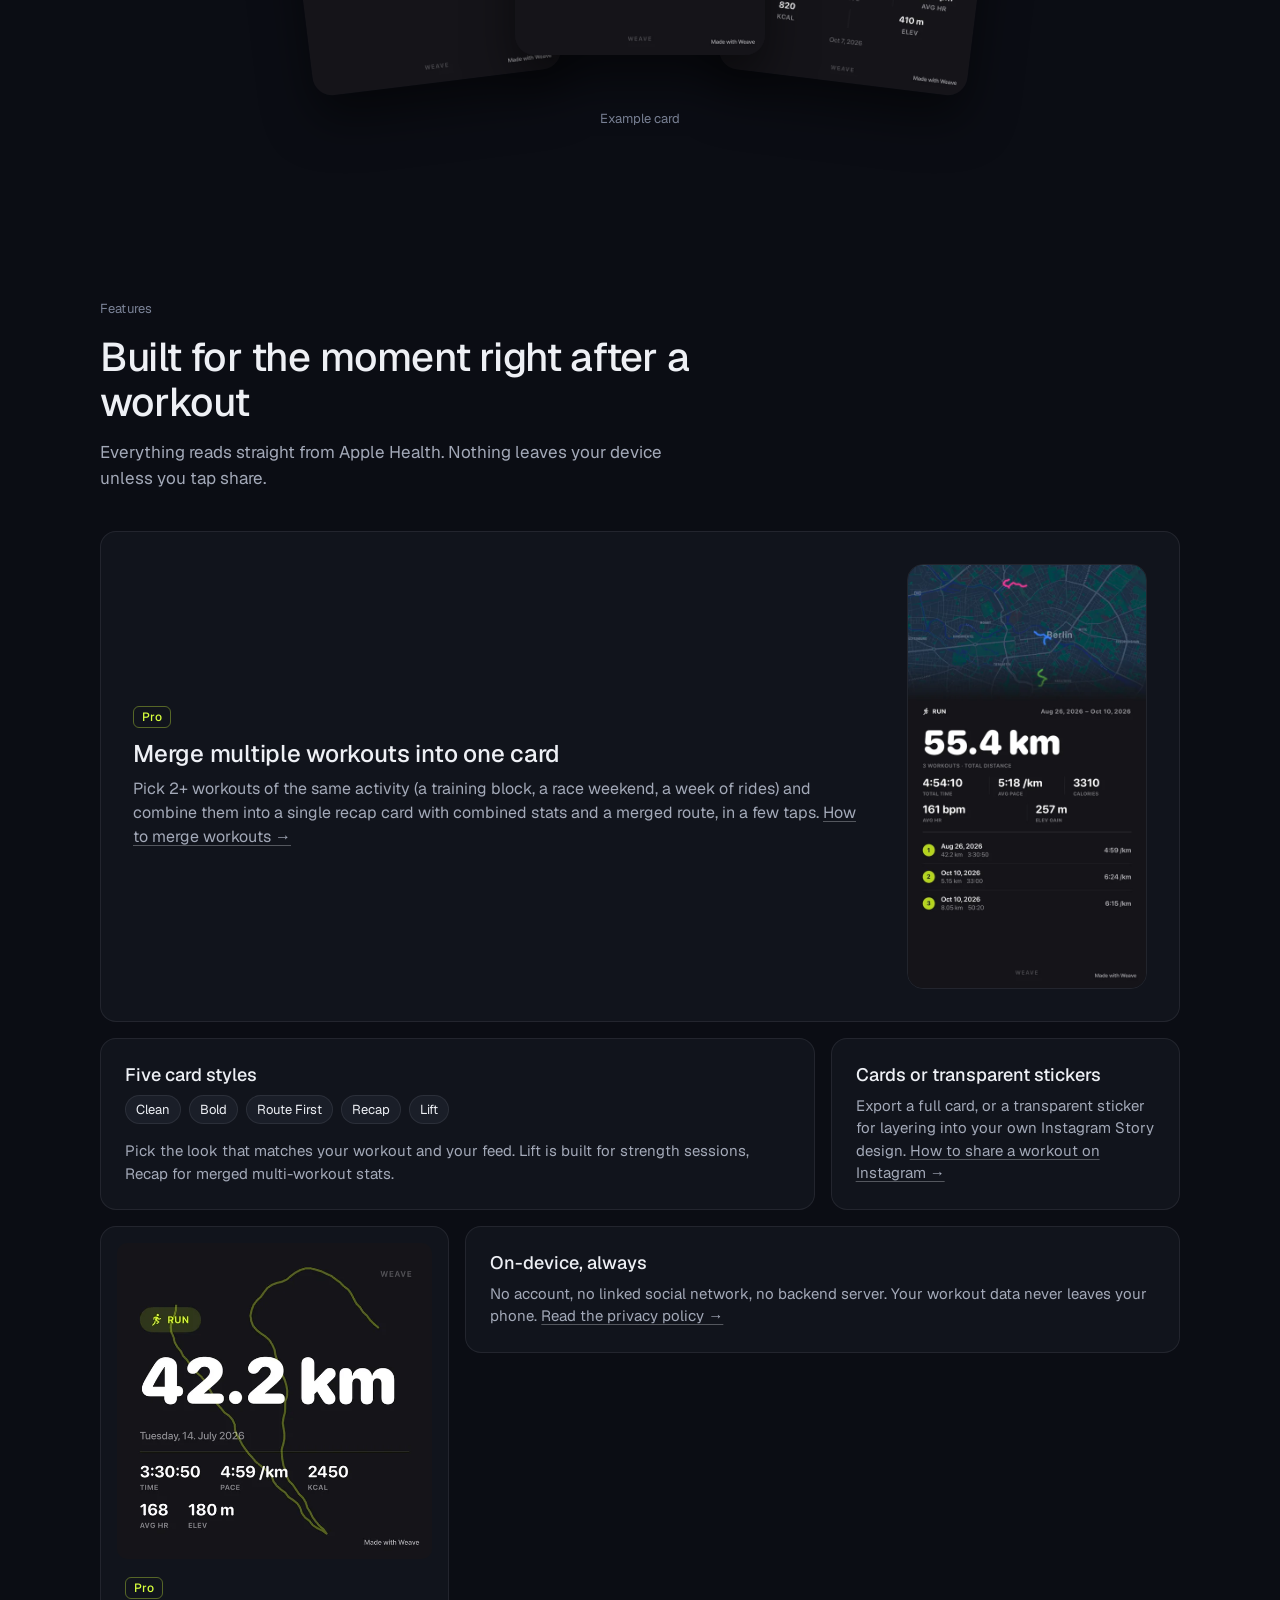
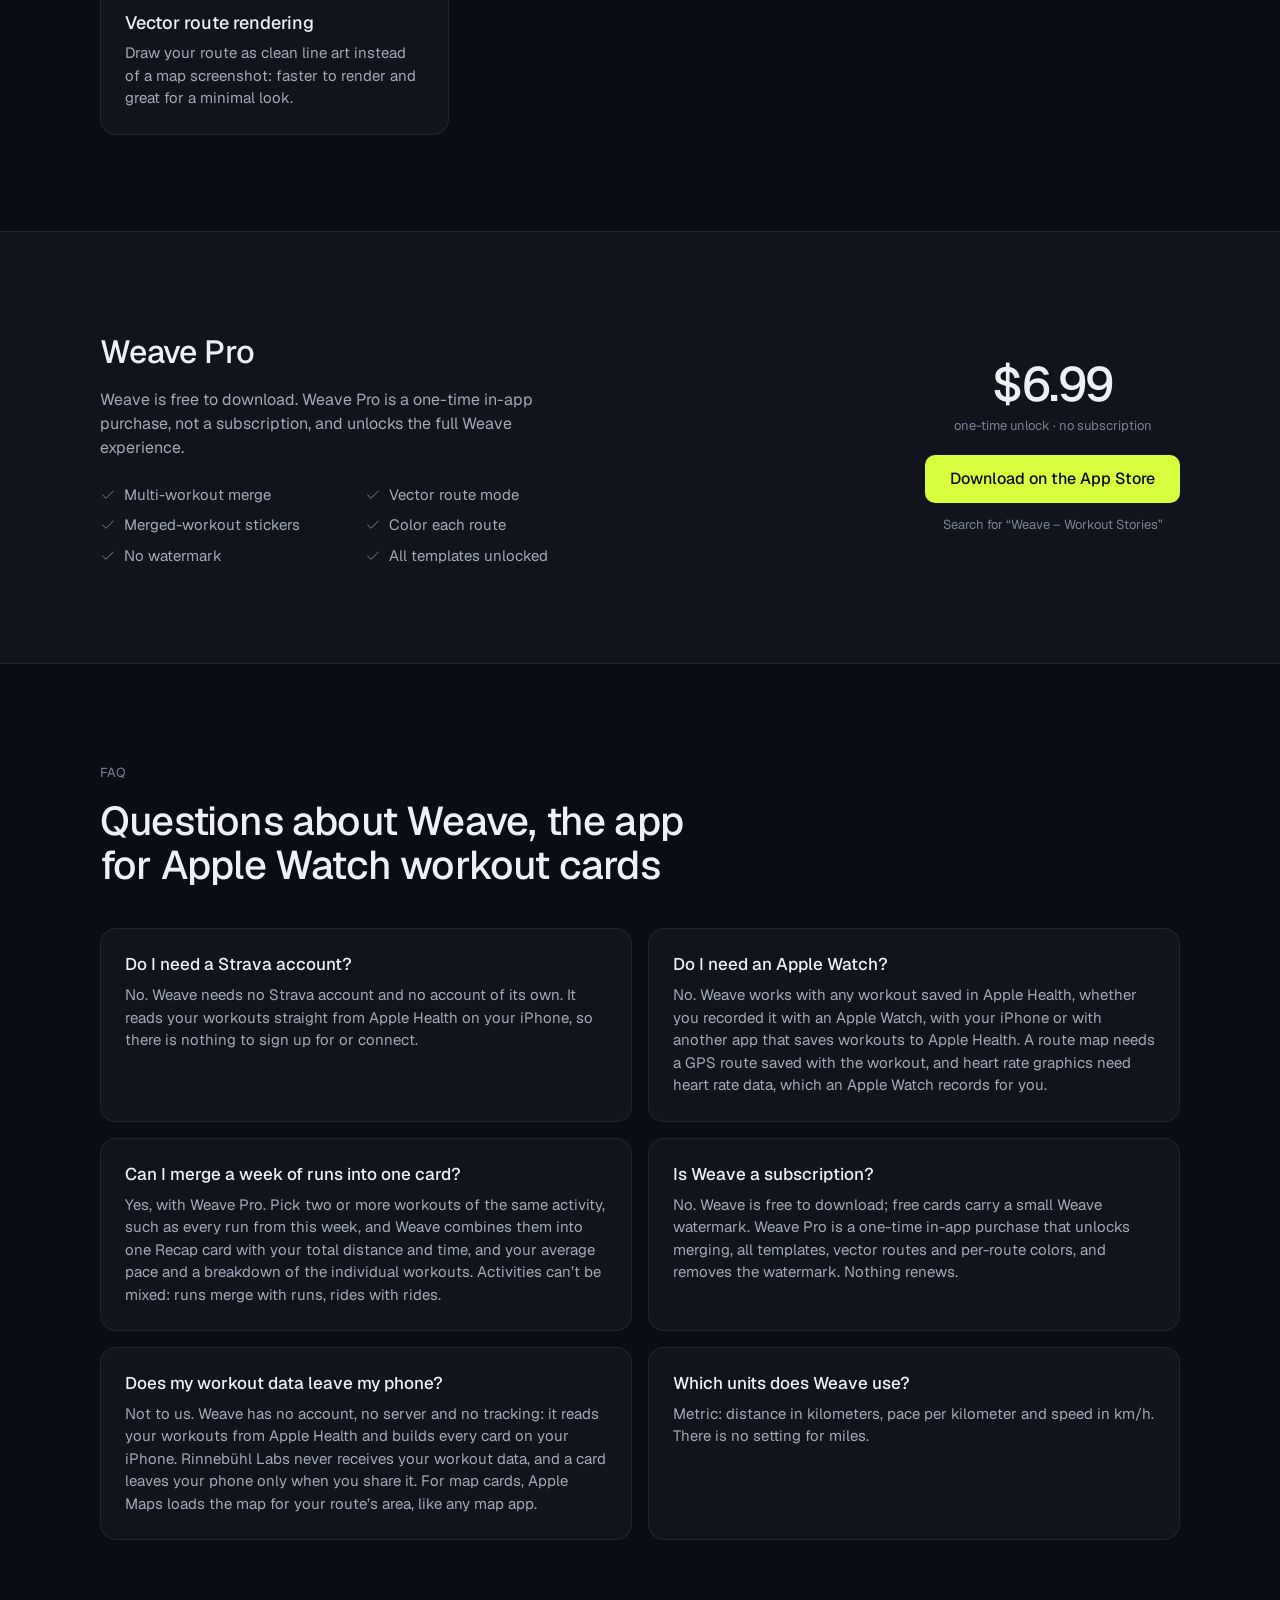
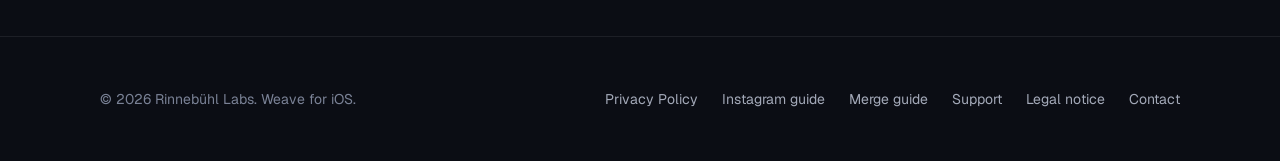
==== commit 3bc2d7dd: "fix: vector route card shows a real vector card (no map)" ====
--- a/index.html
+++ b/index.html
@@ -224,7 +224,7 @@
         <p>Export a full card, or a transparent sticker for layering into your own Instagram Story design. <a href="share-workout-instagram.html">How to share a workout on Instagram →</a></p>
       </div>
       <div class="card s2">
-        <div class="card-img"><img src="assets/cards/en-story-hero.webp" width="540" height="960" loading="lazy" decoding="async" alt="Example card: run with vector route, 42.2 km"></div>
+        <div class="card-img"><img src="assets/cards/en-vector.webp" width="600" height="600" loading="lazy" decoding="async" alt="Example card: run with vector route, 42.2 km"></div>
         <span class="tag">Pro</span><h3>Vector route rendering</h3>
         <p>Draw your route as clean line art instead of a map screenshot: faster to render and great for a minimal look.</p>
       </div>
--- a/styles.css
+++ b/styles.css
@@ -281,7 +281,7 @@
   background: var(--bg-raised);
   color: var(--text);
 }
-.card-img { margin: -8px -8px 16px; height: 220px; overflow: hidden; border-radius: 10px; }
+.card-img { margin: -8px -8px 16px; aspect-ratio: 1; overflow: hidden; border-radius: 10px; }
 .card-img img { width: 100%; height: 100%; object-fit: cover; object-position: top; }
 
 /* One entrance on load: a short fade and rise */
@@ -370,6 +370,7 @@
 
 .card.s4 { grid-column: span 4; }
 .card.s2 { grid-column: span 2; }
+.card.s4:last-child { align-self: start; }
 
 .card .icon {
   width: 36px;
@@ -654,7 +655,6 @@
   .fan { padding: 0 12px; margin-top: 40px; }
   .fan-card { width: 33%; }
   .fan-card.f2 { margin: 0 -16px; }
-  .card-img { height: 180px; }
   .guide-shot img { height: 380px; }
   .section-head { margin-bottom: 32px; }
   .section-head h2 { max-width: none; }
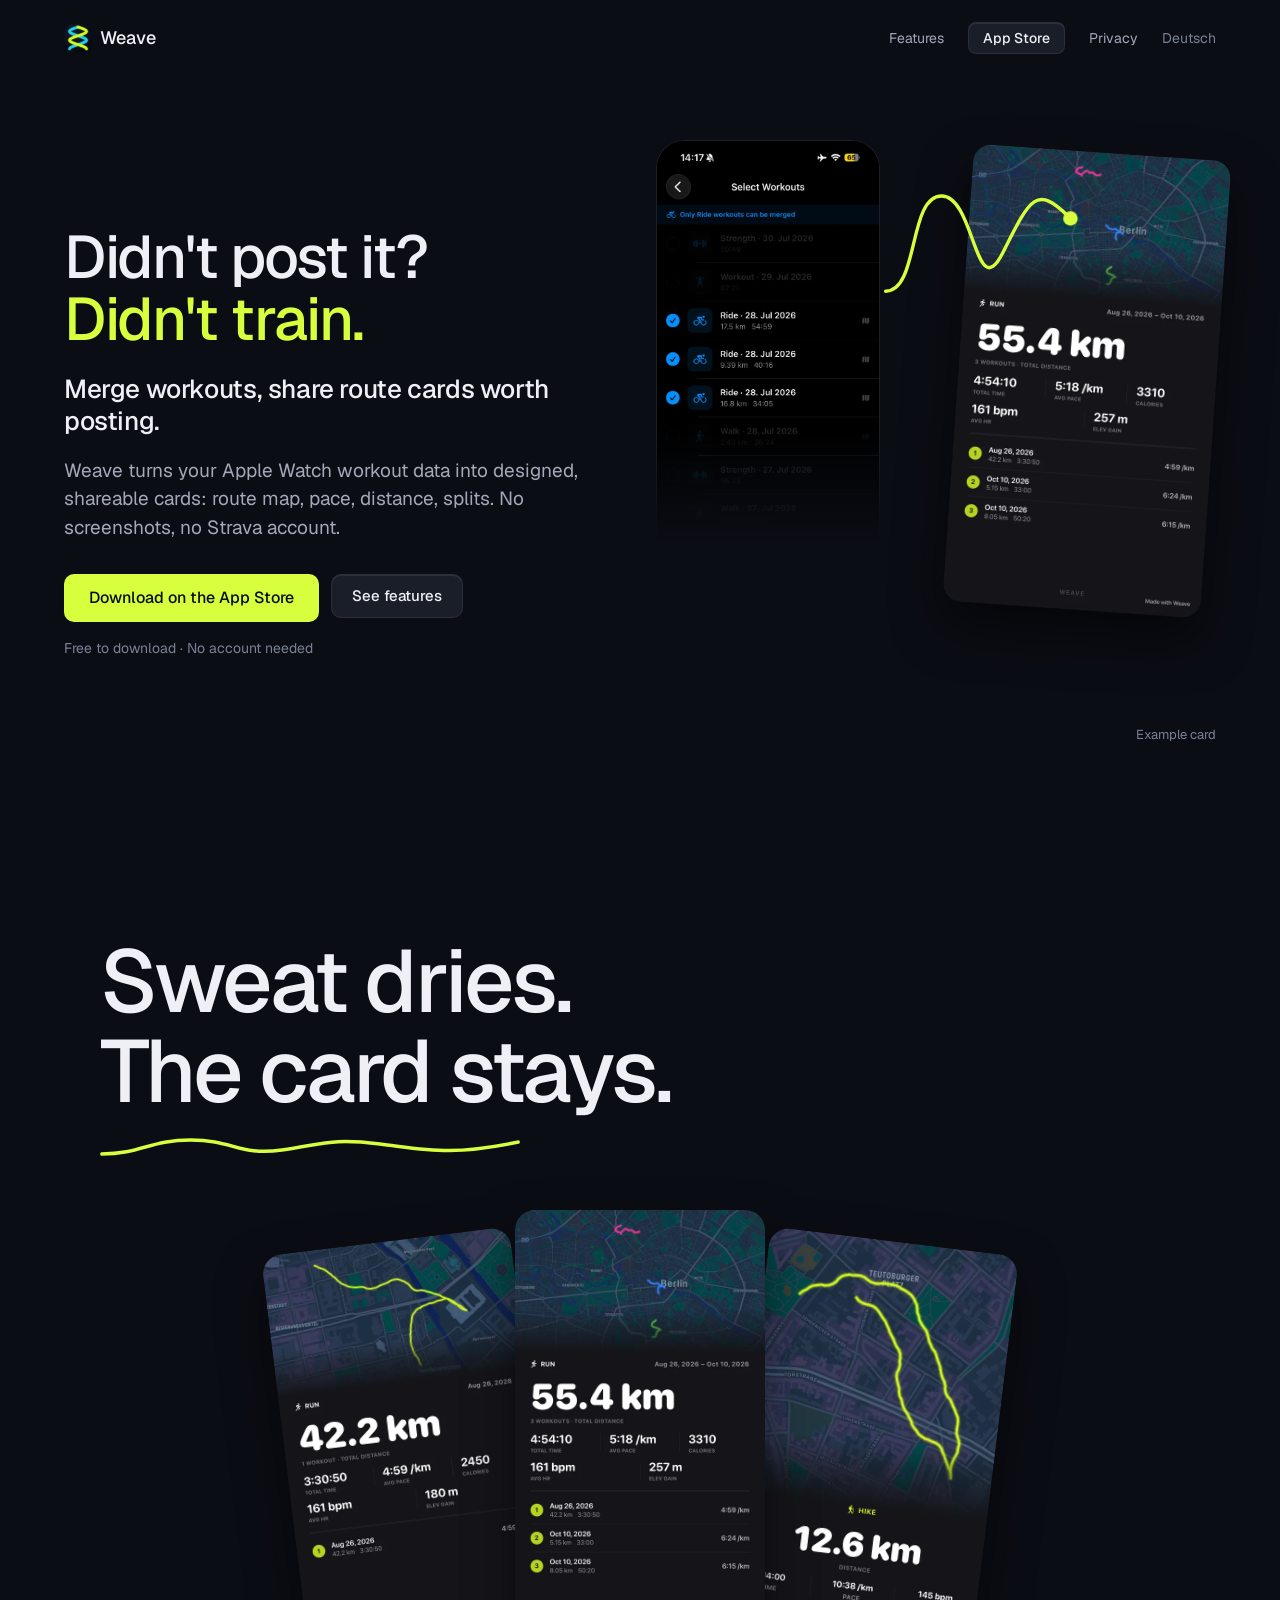
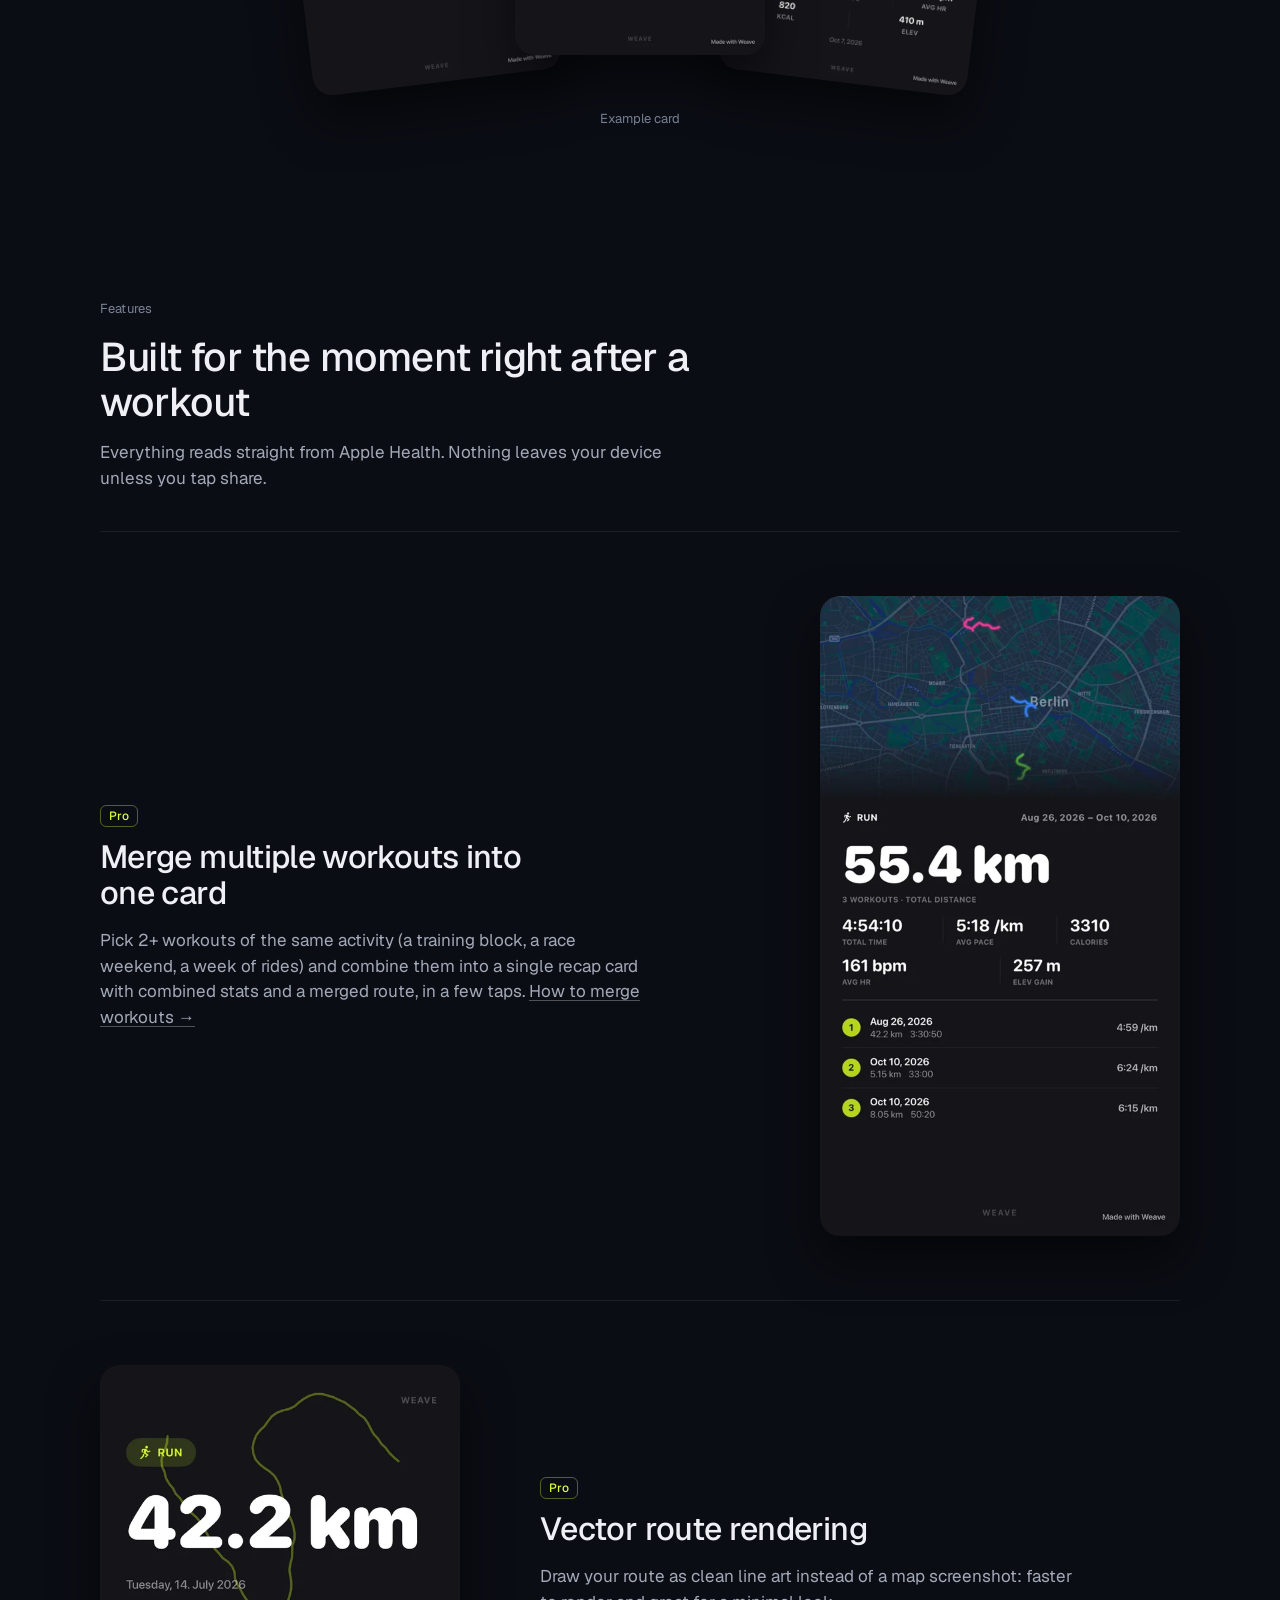
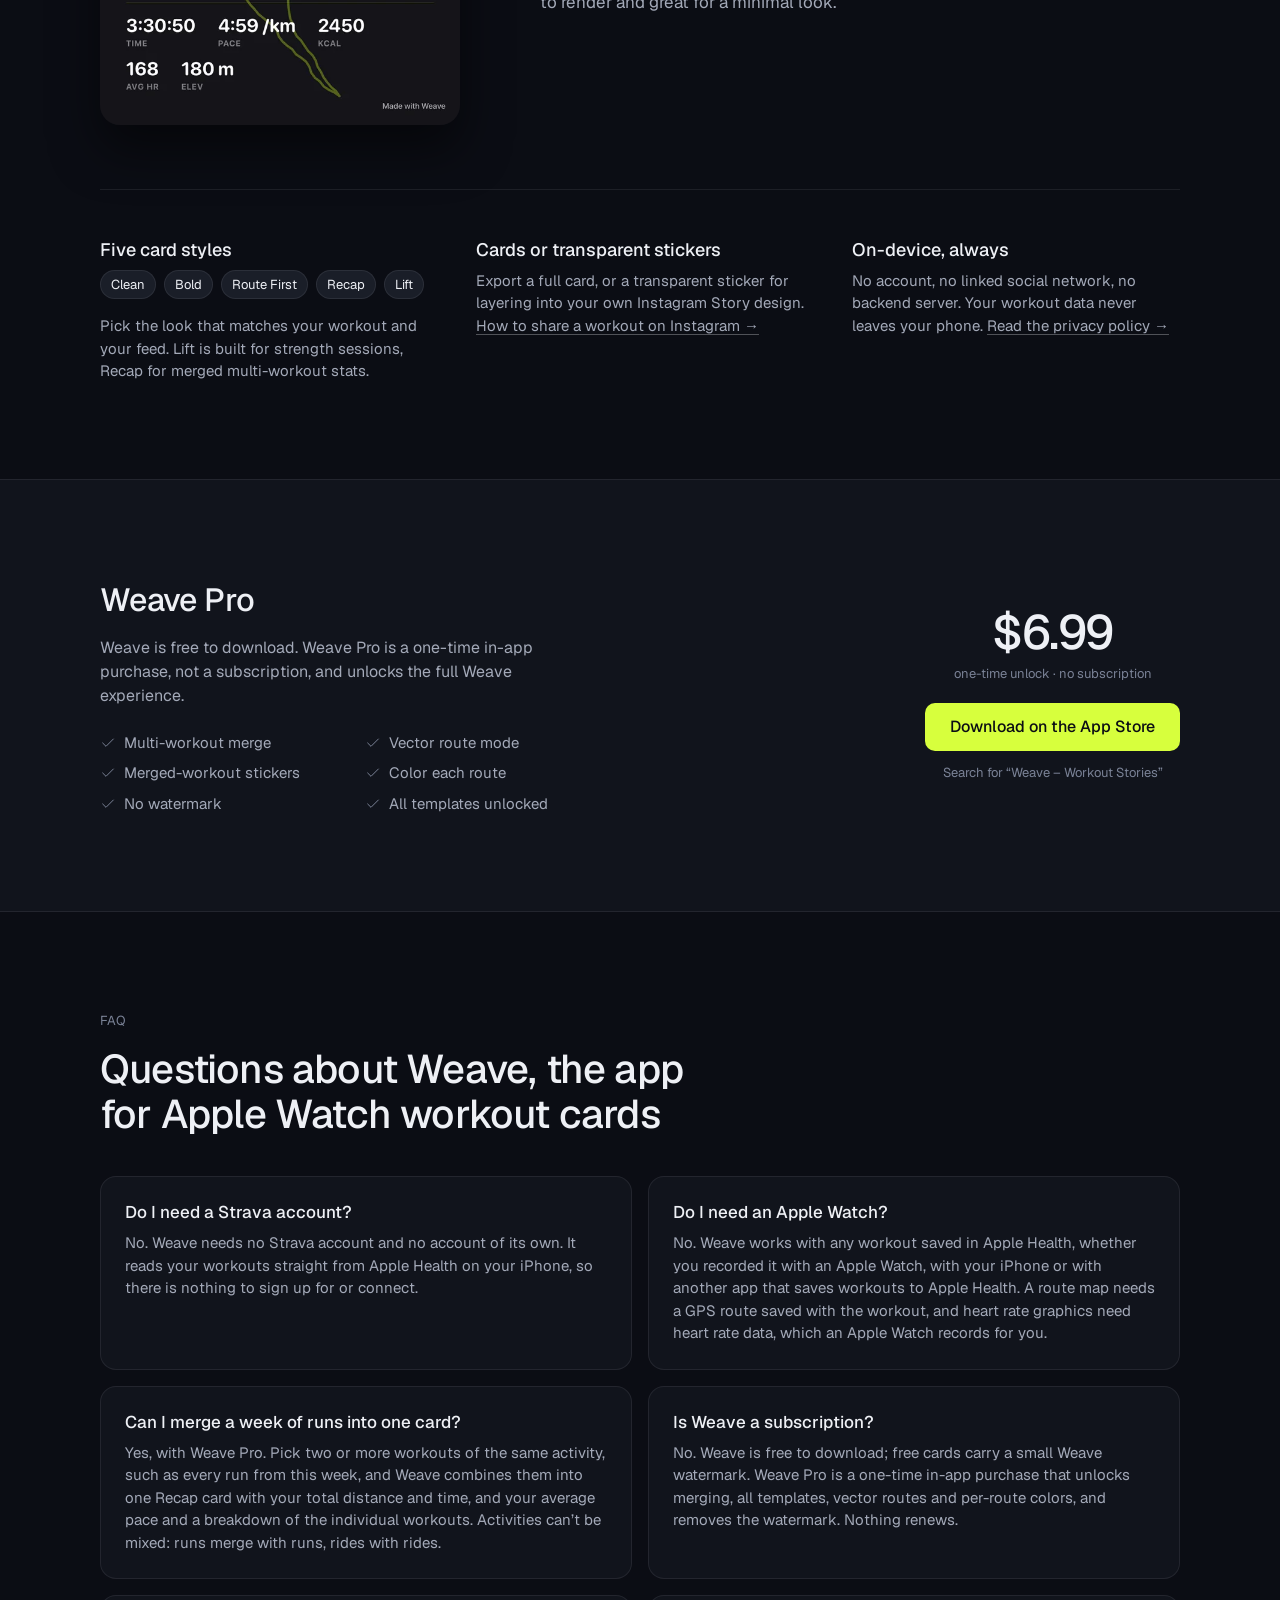
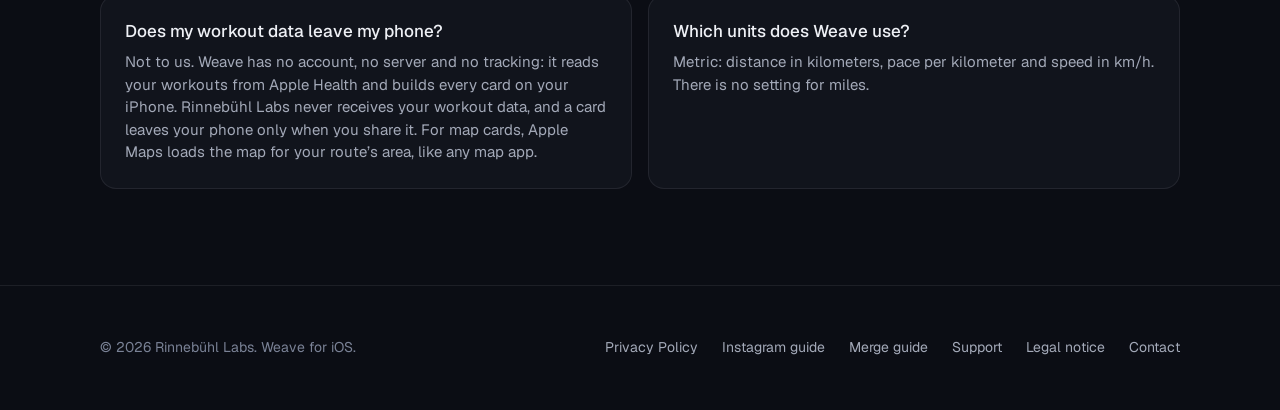
==== commit 2aceb7c8: "style: features as two big rows plus three plain columns instead of a card grid" ====
--- a/index.html
+++ b/index.html
@@ -206,31 +206,29 @@
       <h2>Built for the moment right after a workout</h2>
       <p>Everything reads straight from Apple Health. Nothing leaves your device unless you tap share.</p>
     </div>
-    <div class="grid">
-      <div class="card wide">
-        <div class="card-copy">
+    <div class="feature-list">
+      <article class="feature">
+        <div class="feature-copy">
           <span class="tag">Pro</span><h3>Merge multiple workouts into one card</h3>
           <p>Pick 2+ workouts of the same activity (a training block, a race weekend, a week of rides) and combine them into a single recap card with combined stats and a merged route, in a few taps. <a href="merge-workouts.html">How to merge workouts →</a></p>
         </div>
-        <picture><img src="assets/cards/en-story-merged.webp" width="540" height="960" loading="lazy" decoding="async" alt="Example card: three merged runs, 55.4 km"></picture>
-      </div>
-      <div class="card s4">
-        <h3>Five card styles</h3>
+        <div class="feature-visual"><picture><img src="assets/cards/en-story-merged.webp" width="540" height="960" loading="lazy" decoding="async" alt="Example card: three merged runs, 55.4 km"></picture></div>
+      </article>
+      <article class="feature reverse">
+        <div class="feature-copy">
+          <span class="tag">Pro</span><h3>Vector route rendering</h3>
+        <p>Draw your route as clean line art instead of a map screenshot: faster to render and great for a minimal look.</p>
+        </div>
+        <div class="feature-visual"><img src="assets/cards/en-vector.webp" width="600" height="600" loading="lazy" decoding="async" alt="Example card: run with vector route, 42.2 km"></div>
+      </article>
+      <div class="feature-more">
+        <div><h3>Five card styles</h3>
         <p class="chips"><span>Clean</span><span>Bold</span><span>Route First</span><span>Recap</span><span>Lift</span></p>
-        <p>Pick the look that matches your workout and your feed. Lift is built for strength sessions, Recap for merged multi-workout stats.</p>
-      </div>
-      <div class="card s2">
-        <h3>Cards or transparent stickers</h3>
-        <p>Export a full card, or a transparent sticker for layering into your own Instagram Story design. <a href="share-workout-instagram.html">How to share a workout on Instagram →</a></p>
-      </div>
-      <div class="card s2">
-        <div class="card-img"><img src="assets/cards/en-vector.webp" width="600" height="600" loading="lazy" decoding="async" alt="Example card: run with vector route, 42.2 km"></div>
-        <span class="tag">Pro</span><h3>Vector route rendering</h3>
-        <p>Draw your route as clean line art instead of a map screenshot: faster to render and great for a minimal look.</p>
-      </div>
-      <div class="card s4">
-        <h3>On-device, always</h3>
-        <p>No account, no linked social network, no backend server. Your workout data never leaves your phone. <a href="privacy.html">Read the privacy policy →</a></p>
+        <p>Pick the look that matches your workout and your feed. Lift is built for strength sessions, Recap for merged multi-workout stats.</p></div>
+        <div><h3>Cards or transparent stickers</h3>
+        <p>Export a full card, or a transparent sticker for layering into your own Instagram Story design. <a href="share-workout-instagram.html">How to share a workout on Instagram →</a></p></div>
+        <div><h3>On-device, always</h3>
+        <p>No account, no linked social network, no backend server. Your workout data never leaves your phone. <a href="privacy.html">Read the privacy policy →</a></p></div>
       </div>
     </div>
   </section>
--- a/styles.css
+++ b/styles.css
@@ -281,8 +281,6 @@
   background: var(--bg-raised);
   color: var(--text);
 }
-.card-img { margin: -8px -8px 16px; aspect-ratio: 1; overflow: hidden; border-radius: 10px; }
-.card-img img { width: 100%; height: 100%; object-fit: cover; object-position: top; }
 
 /* One entrance on load: a short fade and rise */
 @keyframes rise {
@@ -351,84 +349,54 @@
   margin: 0;
 }
 
-/* Feature grid: rhythm of wide, 4/2 and 3/3 rows */
-.grid {
+/* Features: two big rows with their output, then three plain columns */
+.feature-list { max-width: var(--max-width); margin: 0 auto; }
+
+.feature {
   display: grid;
-  grid-template-columns: repeat(6, 1fr);
-  gap: 16px;
-  max-width: var(--max-width);
-  margin: 0 auto;
-}
-
-.card {
-  grid-column: span 3;
-  background: var(--bg-card);
-  border: 1px solid var(--border);
-  border-radius: 16px;
-  padding: 24px;
-}
-
-.card.s4 { grid-column: span 4; }
-.card.s2 { grid-column: span 2; }
-.card.s4:last-child { align-self: start; }
-
-.card .icon {
-  width: 36px;
-  height: 36px;
-  border-radius: 8px;
-  display: flex;
-  align-items: center;
-  justify-content: center;
-  background: var(--bg-raised);
-  border: 1px solid var(--border);
-  color: var(--text-dim);
-  margin-bottom: 20px;
-}
-
-.card .icon svg {
-  width: 18px;
-  height: 18px;
-  fill: none;
-  stroke: currentColor;
-  stroke-width: 1.5;
-  stroke-linecap: round;
-  stroke-linejoin: round;
-}
-
-.card h3 {
-  font-size: 1.125rem;
-  line-height: 1.3;
-  margin: 0 0 8px;
-}
-
-.card p {
-  color: var(--text-dim);
-  font-size: 0.9375rem;
-  margin: 0;
-}
-
-.card a { text-underline-offset: 3px; text-decoration-color: rgba(238, 240, 245, 0.3); }
-.card a:hover { text-decoration-color: var(--accent); }
-
-.card.wide {
-  grid-column: 1 / -1;
-  display: flex;
-  align-items: center;
+  grid-template-columns: minmax(0, 1fr) minmax(0, 360px);
+  align-items: center;
+  gap: 80px;
+  padding: 64px 0;
+  border-top: 1px solid var(--border);
+}
+.feature.reverse { grid-template-columns: minmax(0, 360px) minmax(0, 1fr); }
+.feature.reverse .feature-visual { order: -1; }
+
+.feature h3 {
+  font-size: clamp(1.5rem, 2.6vw, 2rem);
+  line-height: 1.15;
+  letter-spacing: -0.02em;
+  margin: 0 0 16px;
+  max-width: 20ch;
+}
+.feature p { color: var(--text-dim); font-size: 1.0625rem; margin: 0; max-width: 34rem; }
+.feature-visual img {
+  width: 100%;
+  height: auto;
+  border-radius: 20px;
+  box-shadow: 0 24px 48px rgba(0, 0, 0, 0.5);
+}
+.feature-visual picture { display: block; }
+
+.feature-more {
+  display: grid;
+  grid-template-columns: repeat(3, minmax(0, 1fr));
   gap: 48px;
-  flex-wrap: wrap;
-  padding: 32px;
-}
-
-.card.wide h3 { font-size: 1.5rem; line-height: 1.2; letter-spacing: -0.01em; }
-.card.wide p { font-size: 1rem; }
-.card.wide .card-copy { flex: 1 1 280px; }
-.card.wide > picture { flex: 0 1 auto; max-width: 100%; }
-.card.wide img {
-  width: 240px;
-  max-width: 100%;
-  height: auto;
-  border-radius: 16px;
-  border: 1px solid var(--border);
+  padding-top: 48px;
+  border-top: 1px solid var(--border);
+}
+.feature-more h3 { font-size: 1.125rem; line-height: 1.3; margin: 0 0 8px; }
+.feature-more p { color: var(--text-dim); font-size: 0.9375rem; margin: 0 0 12px; }
+.feature-more p:last-child { margin-bottom: 0; }
+.feature a, .feature-more a { text-underline-offset: 3px; text-decoration-color: rgba(238, 240, 245, 0.3); }
+.feature a:hover, .feature-more a:hover { text-decoration-color: var(--accent); }
+
+@media (max-width: 900px) {
+  .feature, .feature.reverse { grid-template-columns: 1fr; gap: 32px; padding: 48px 0; }
+  .feature.reverse .feature-visual { order: 0; }
+  .feature-visual { max-width: 300px; }
+  .feature-more { grid-template-columns: 1fr; gap: 32px; padding-top: 40px; }
 }
 
 /* Pro band */
@@ -629,7 +597,6 @@
     padding: 48px 24px 64px;
   }
   .stage { width: min(520px, 100%); margin: 0 auto; }
-  .card, .card.s4, .card.s2 { grid-column: 1 / -1; }
   .faq-list { grid-template-columns: 1fr; }
   section { padding: 72px 24px; }
 }
@@ -658,11 +625,6 @@
   .guide-shot img { height: 380px; }
   .section-head { margin-bottom: 32px; }
   .section-head h2 { max-width: none; }
-  .card { padding: 20px; }
-  .card.wide { padding: 20px; gap: 24px; }
-  .card.wide > picture { margin: 0 auto; width: 100%; }
-  .card.wide img { height: auto; width: 100%; max-width: 260px; margin: 0 auto; }
-  .card .icon { margin-bottom: 16px; }
   .pro-inner { gap: 32px; }
   .pro-inner h2 { font-size: 1.75rem; }
   .download-cta { width: 100%; text-align: left; }
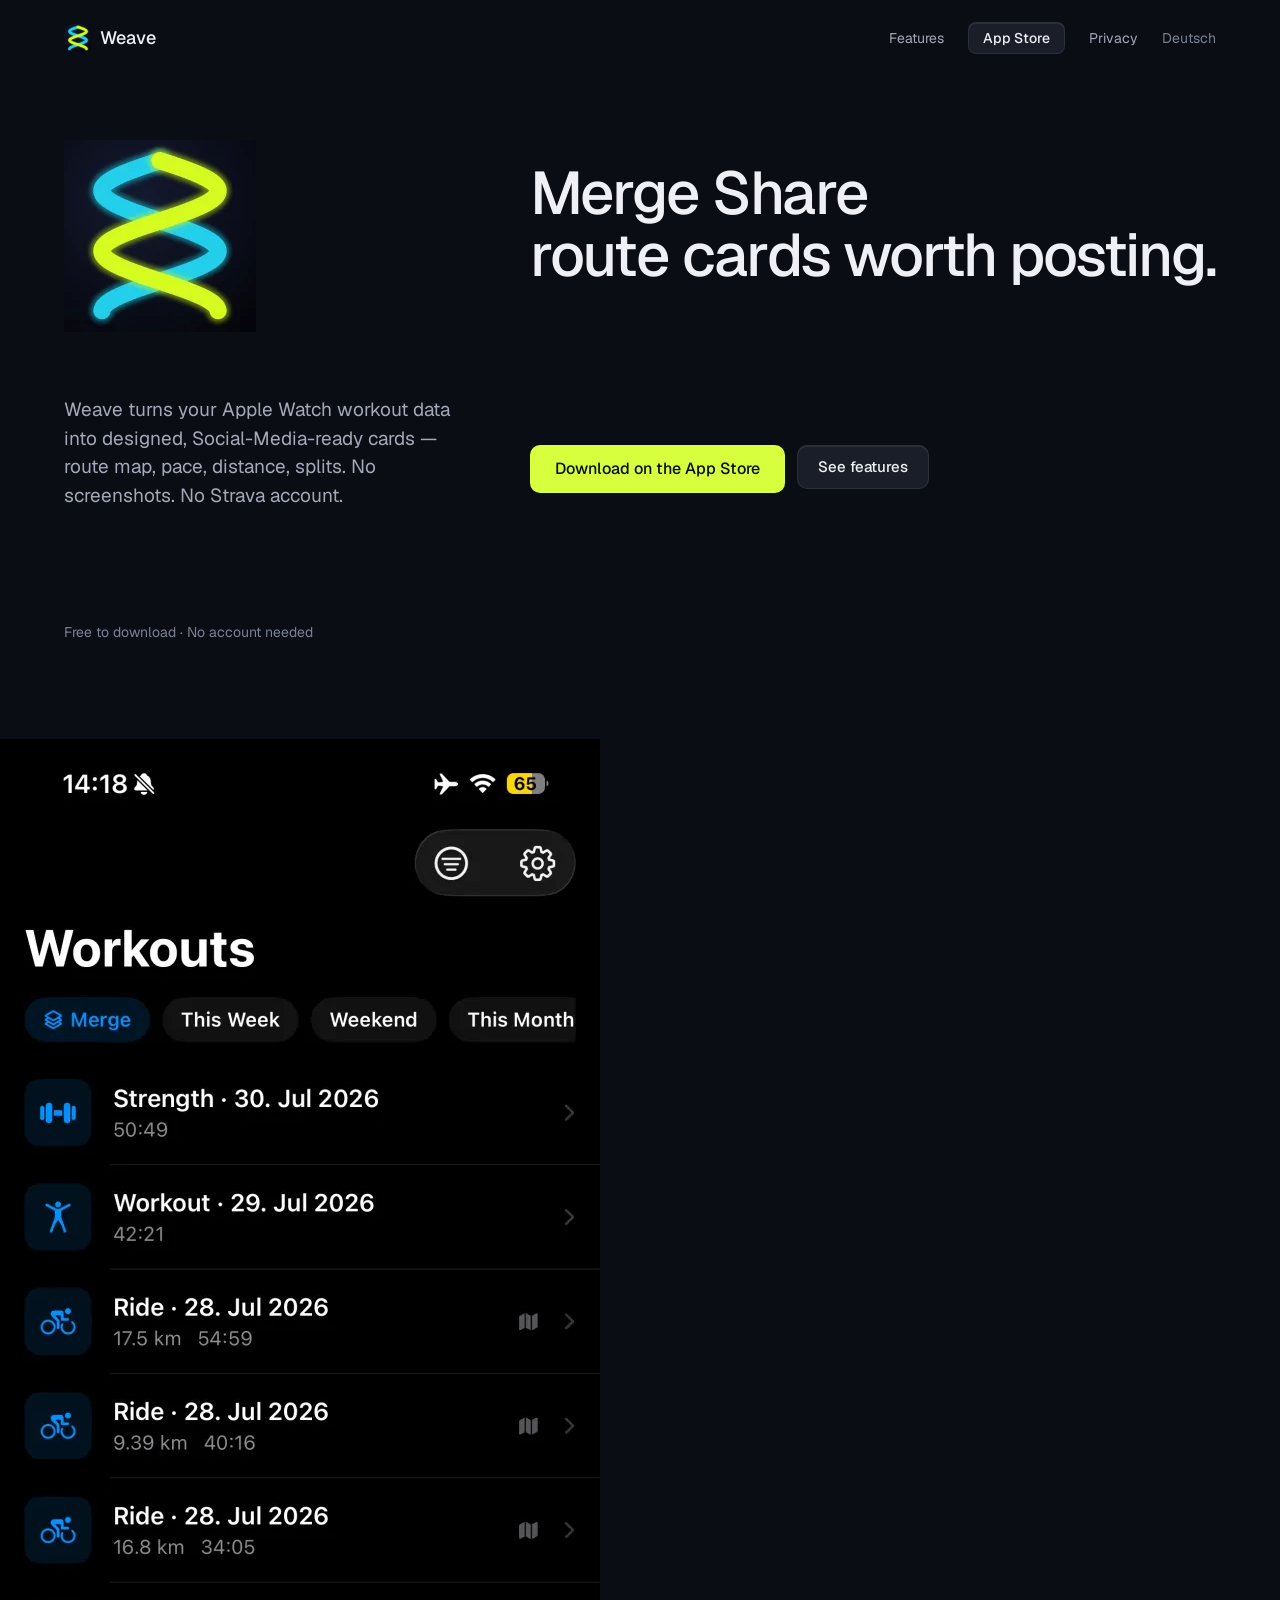
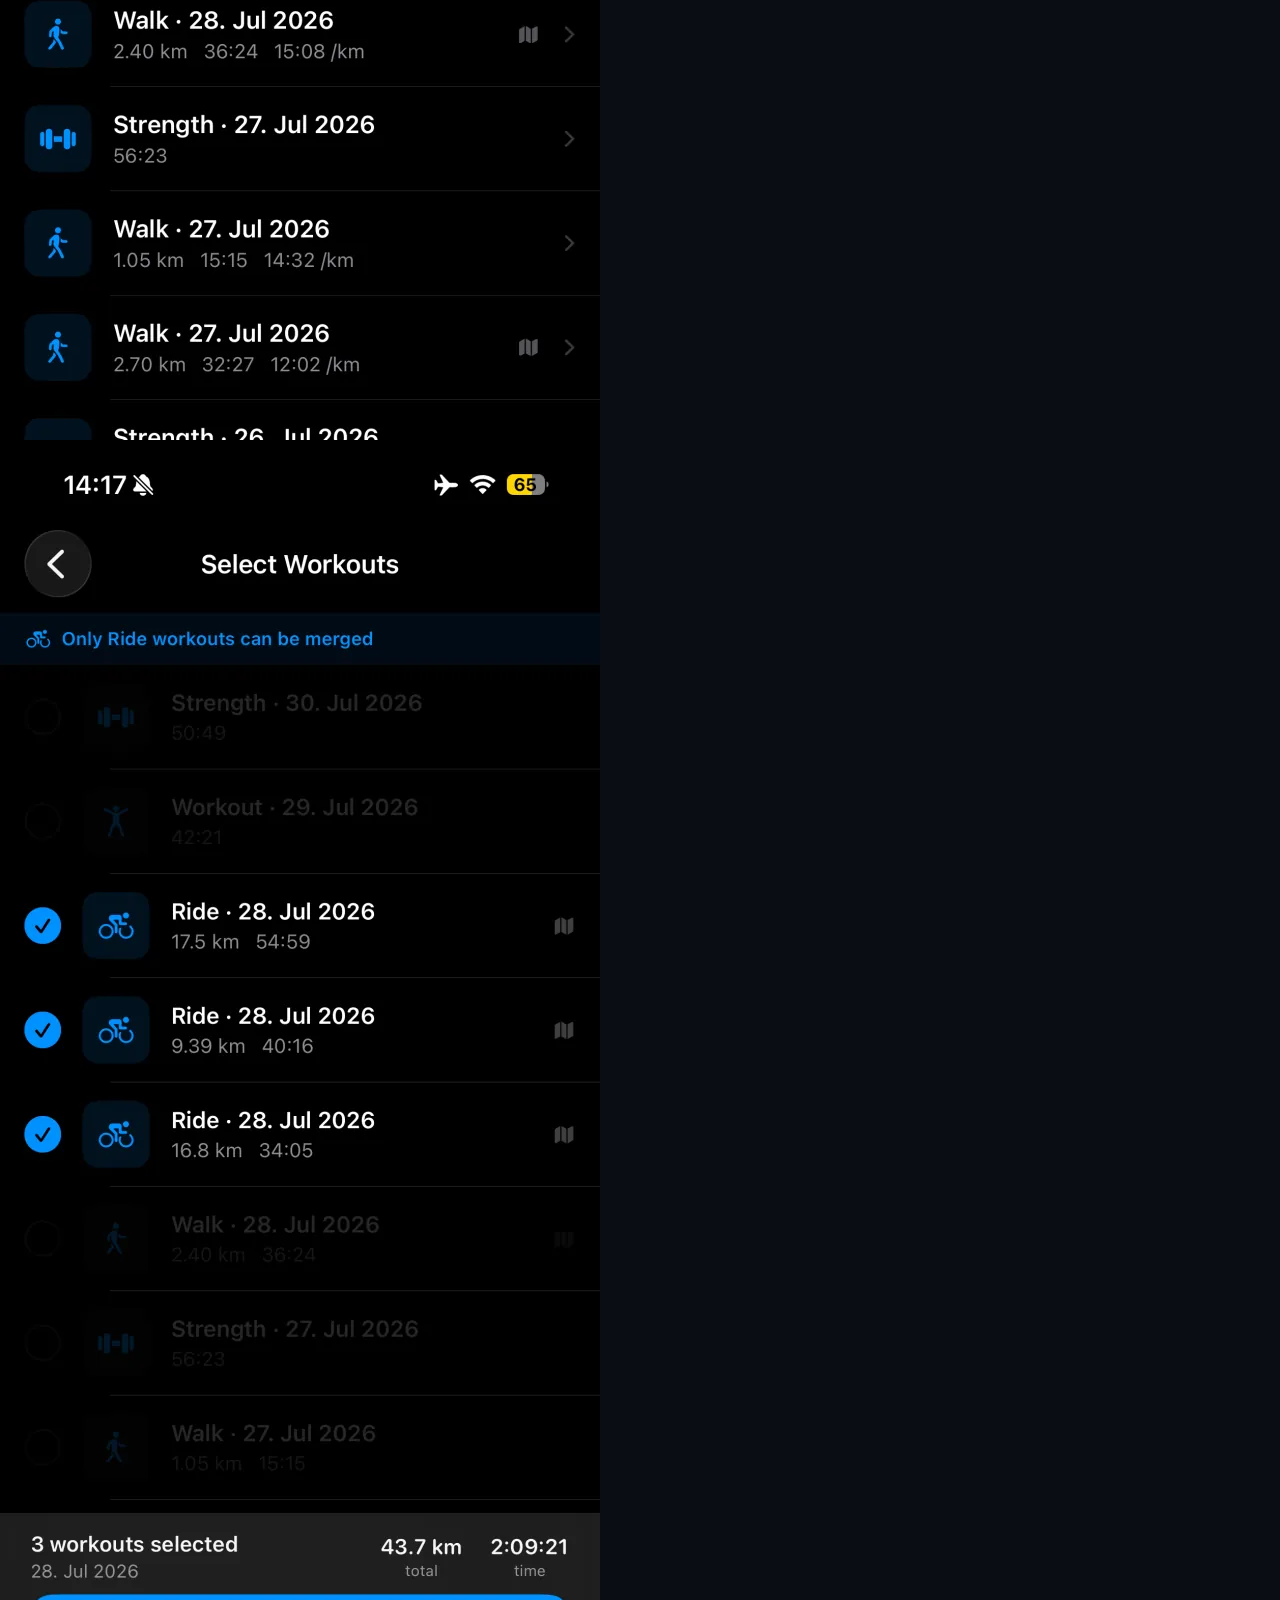
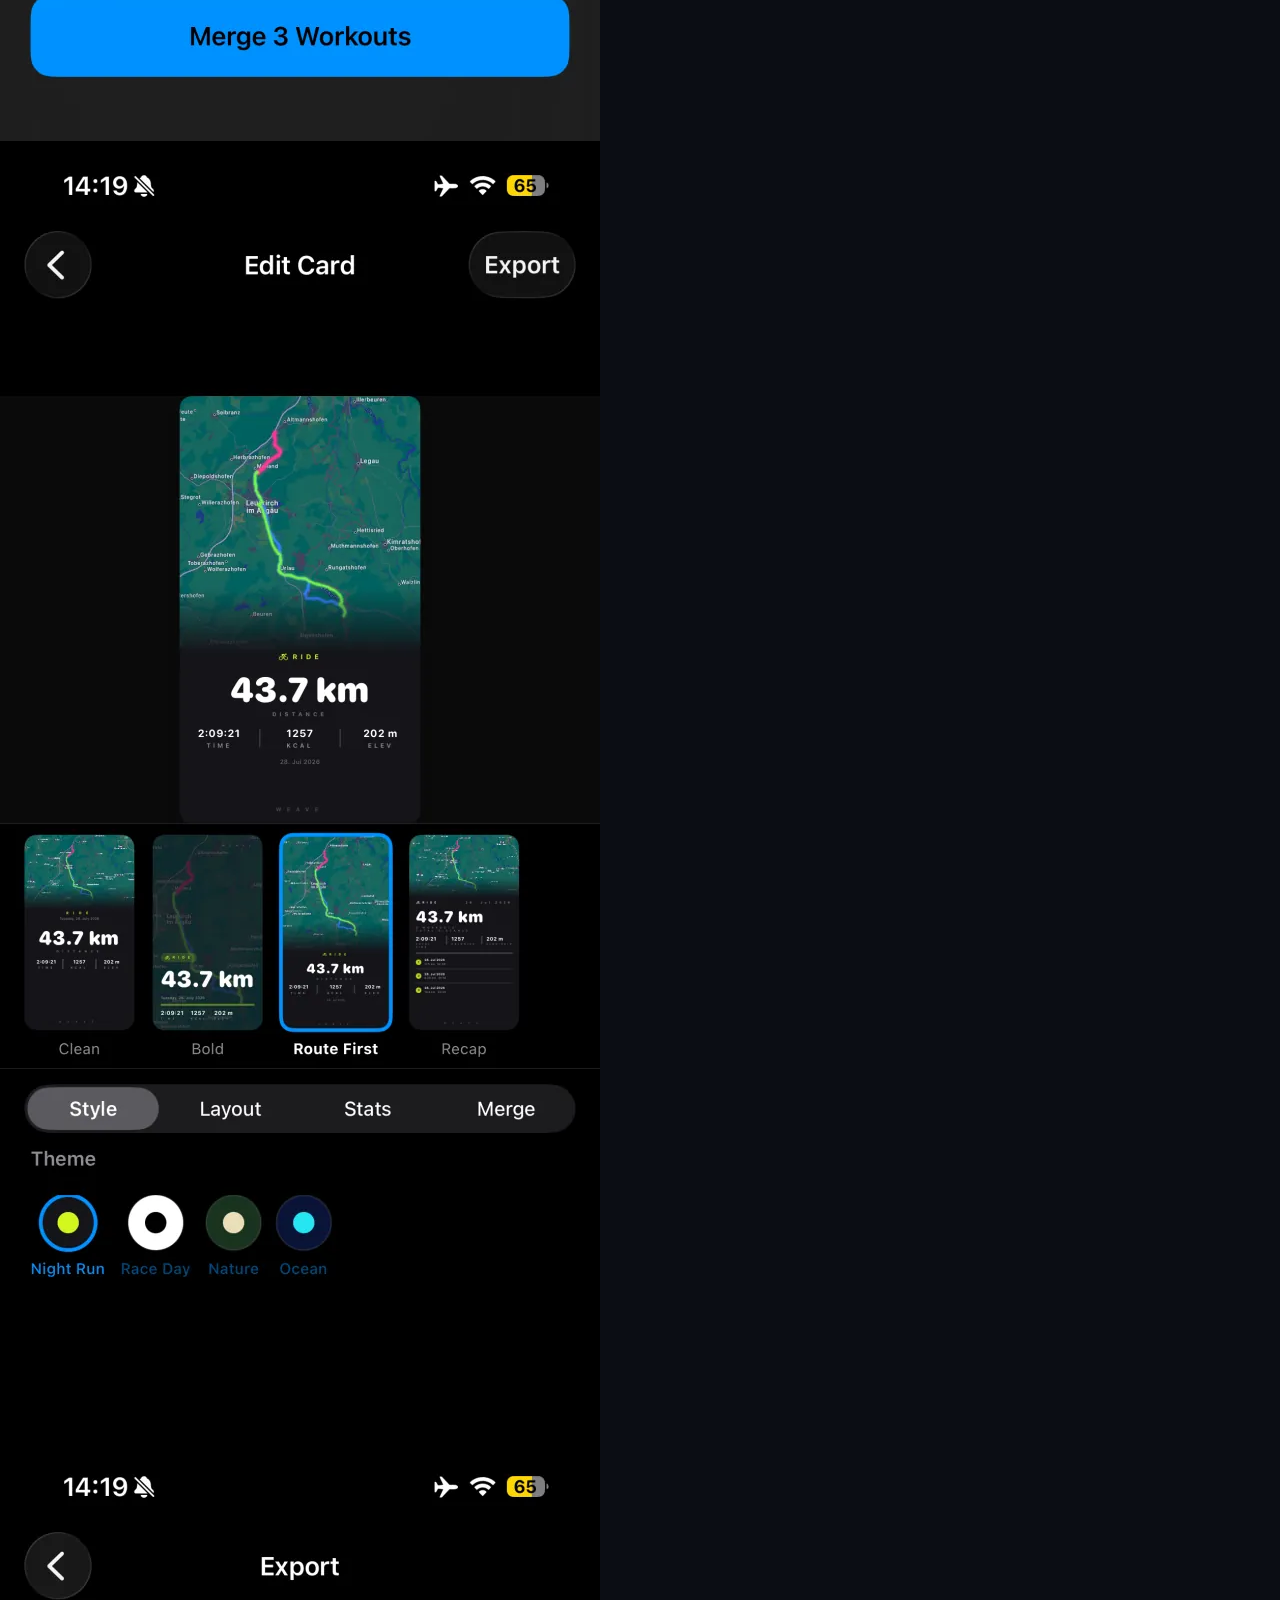
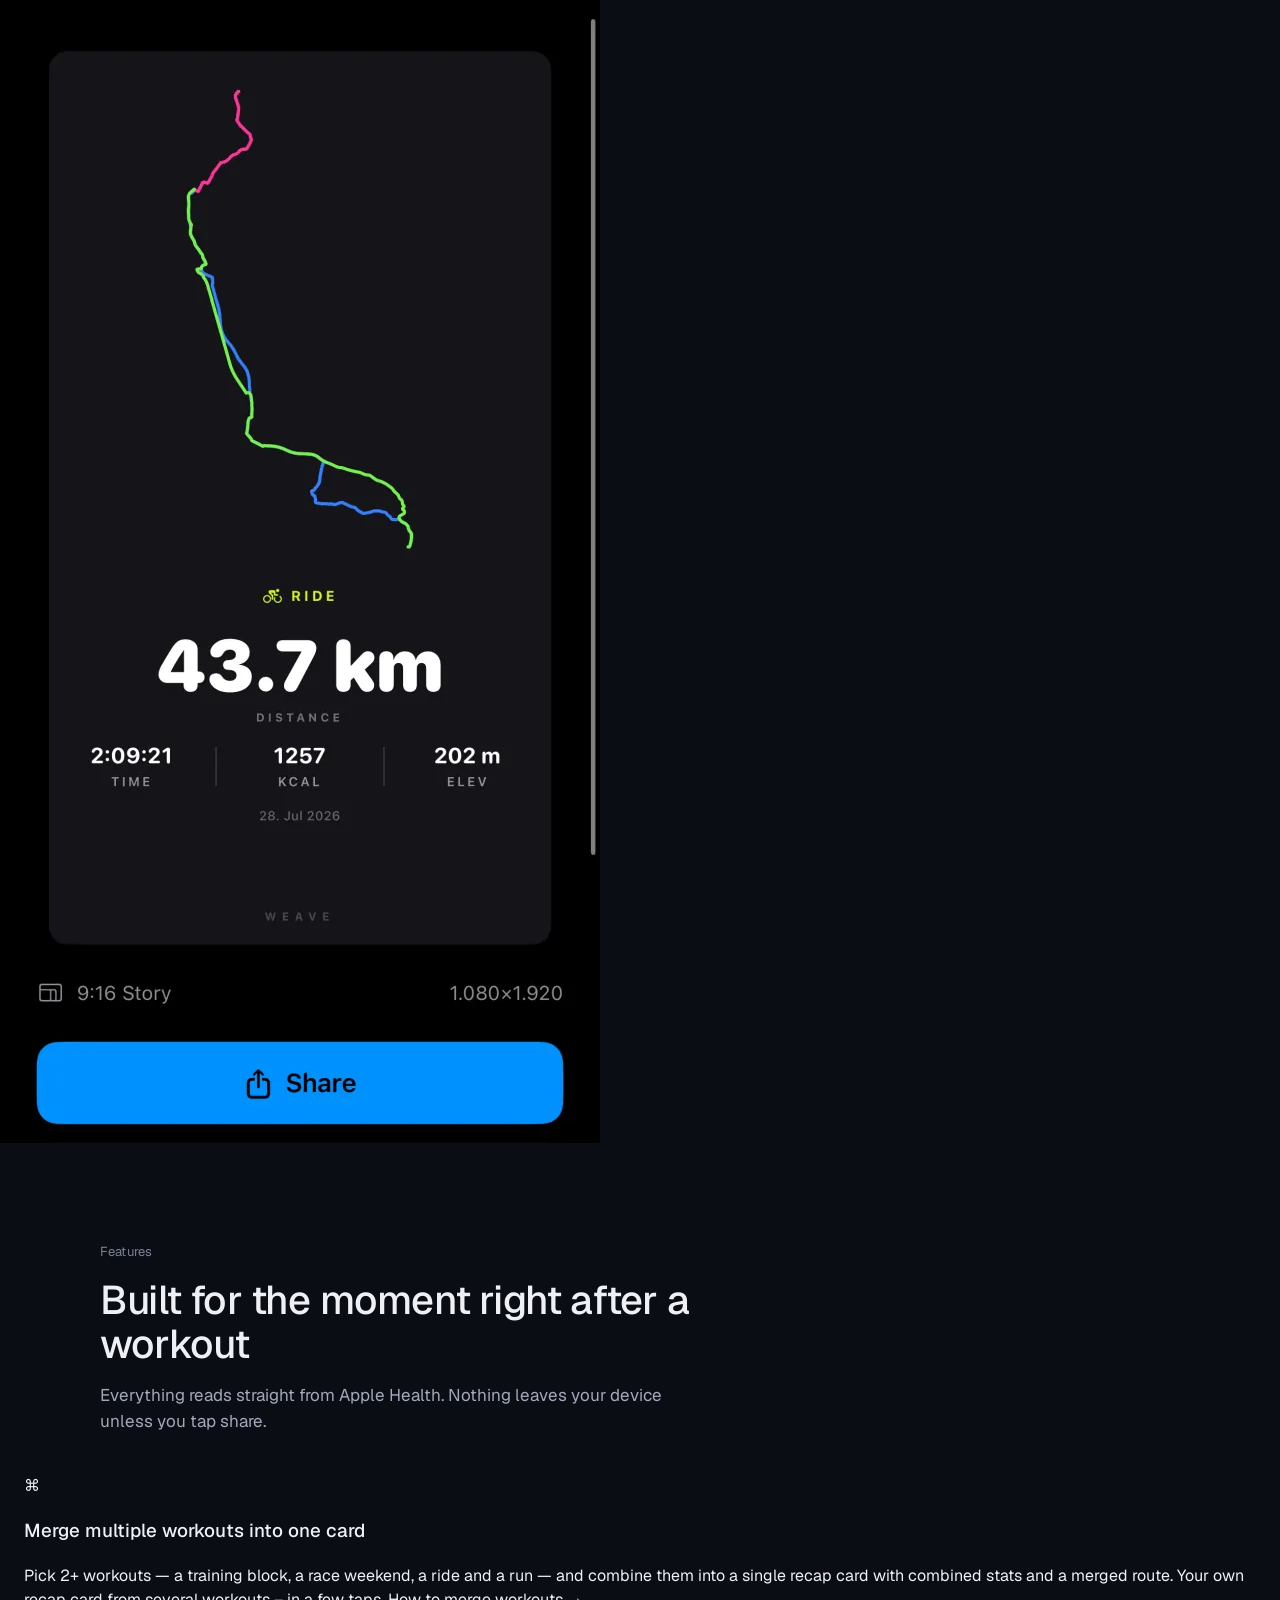
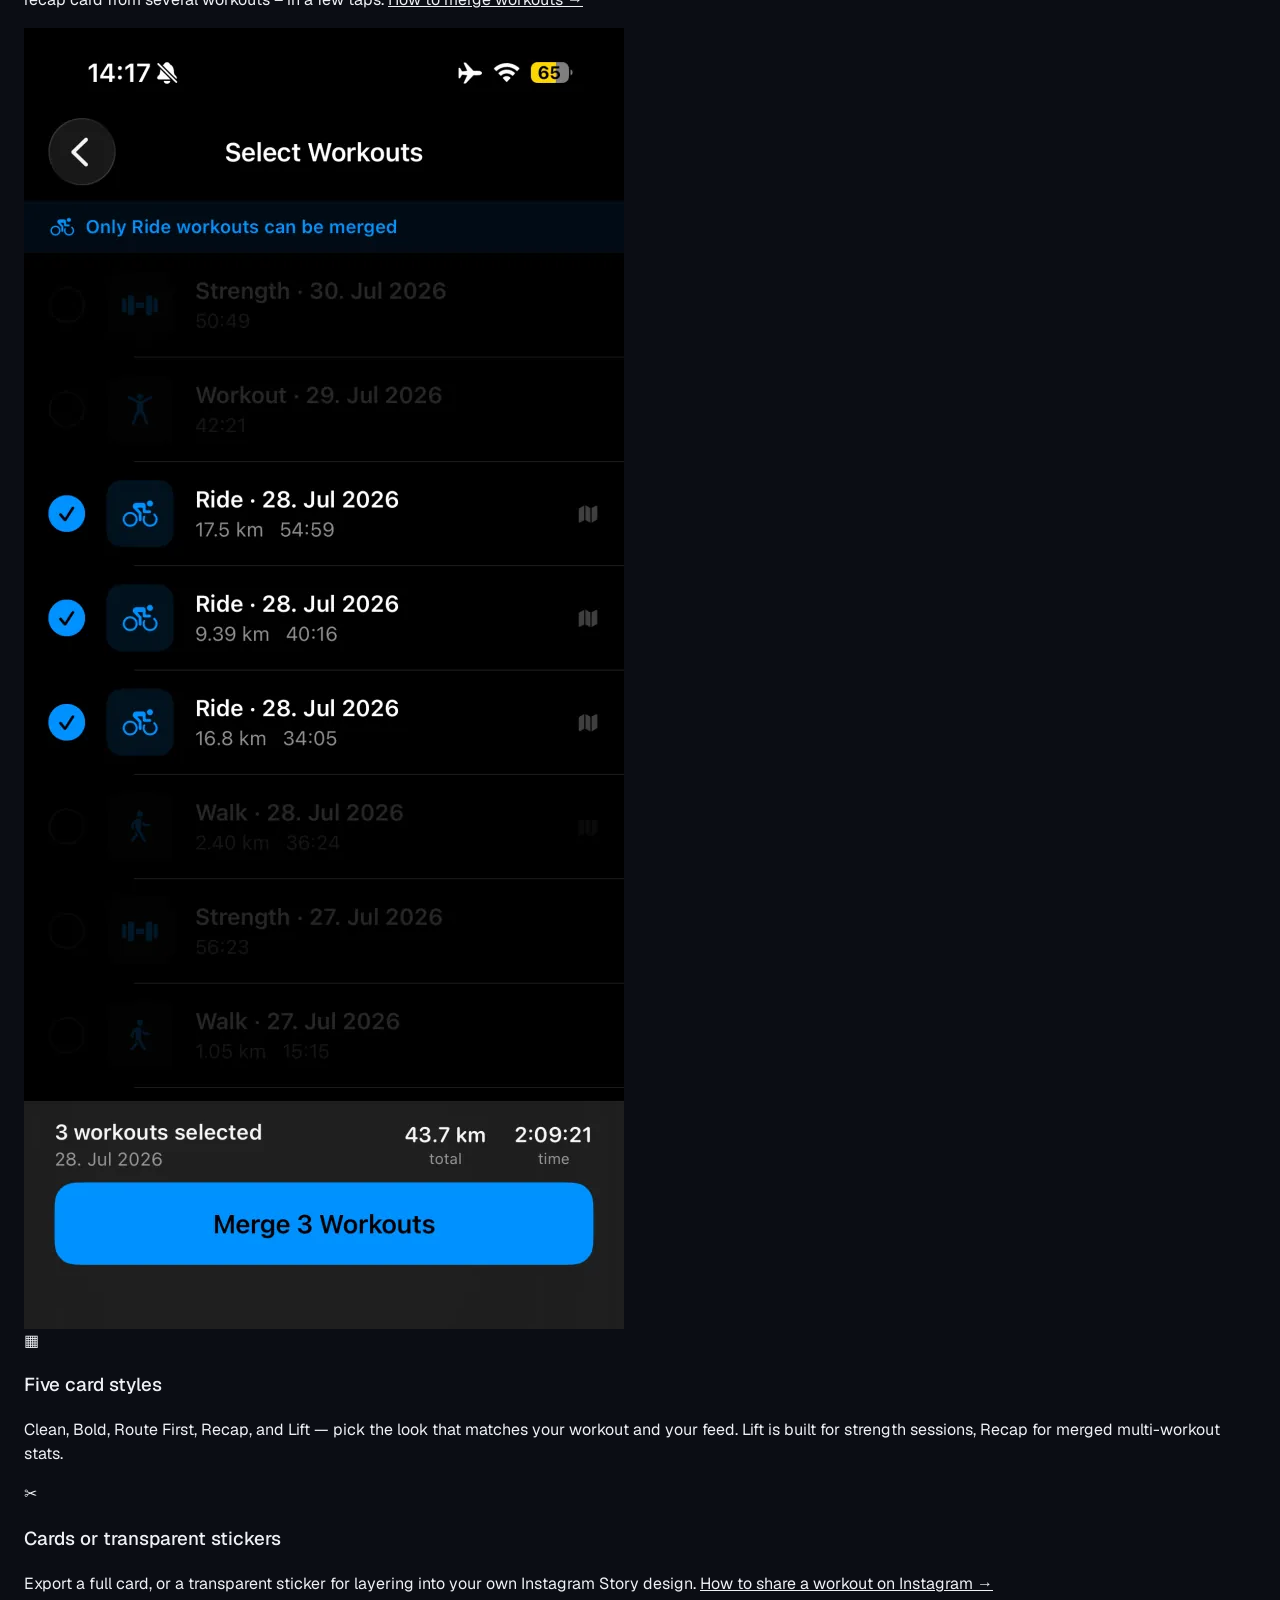
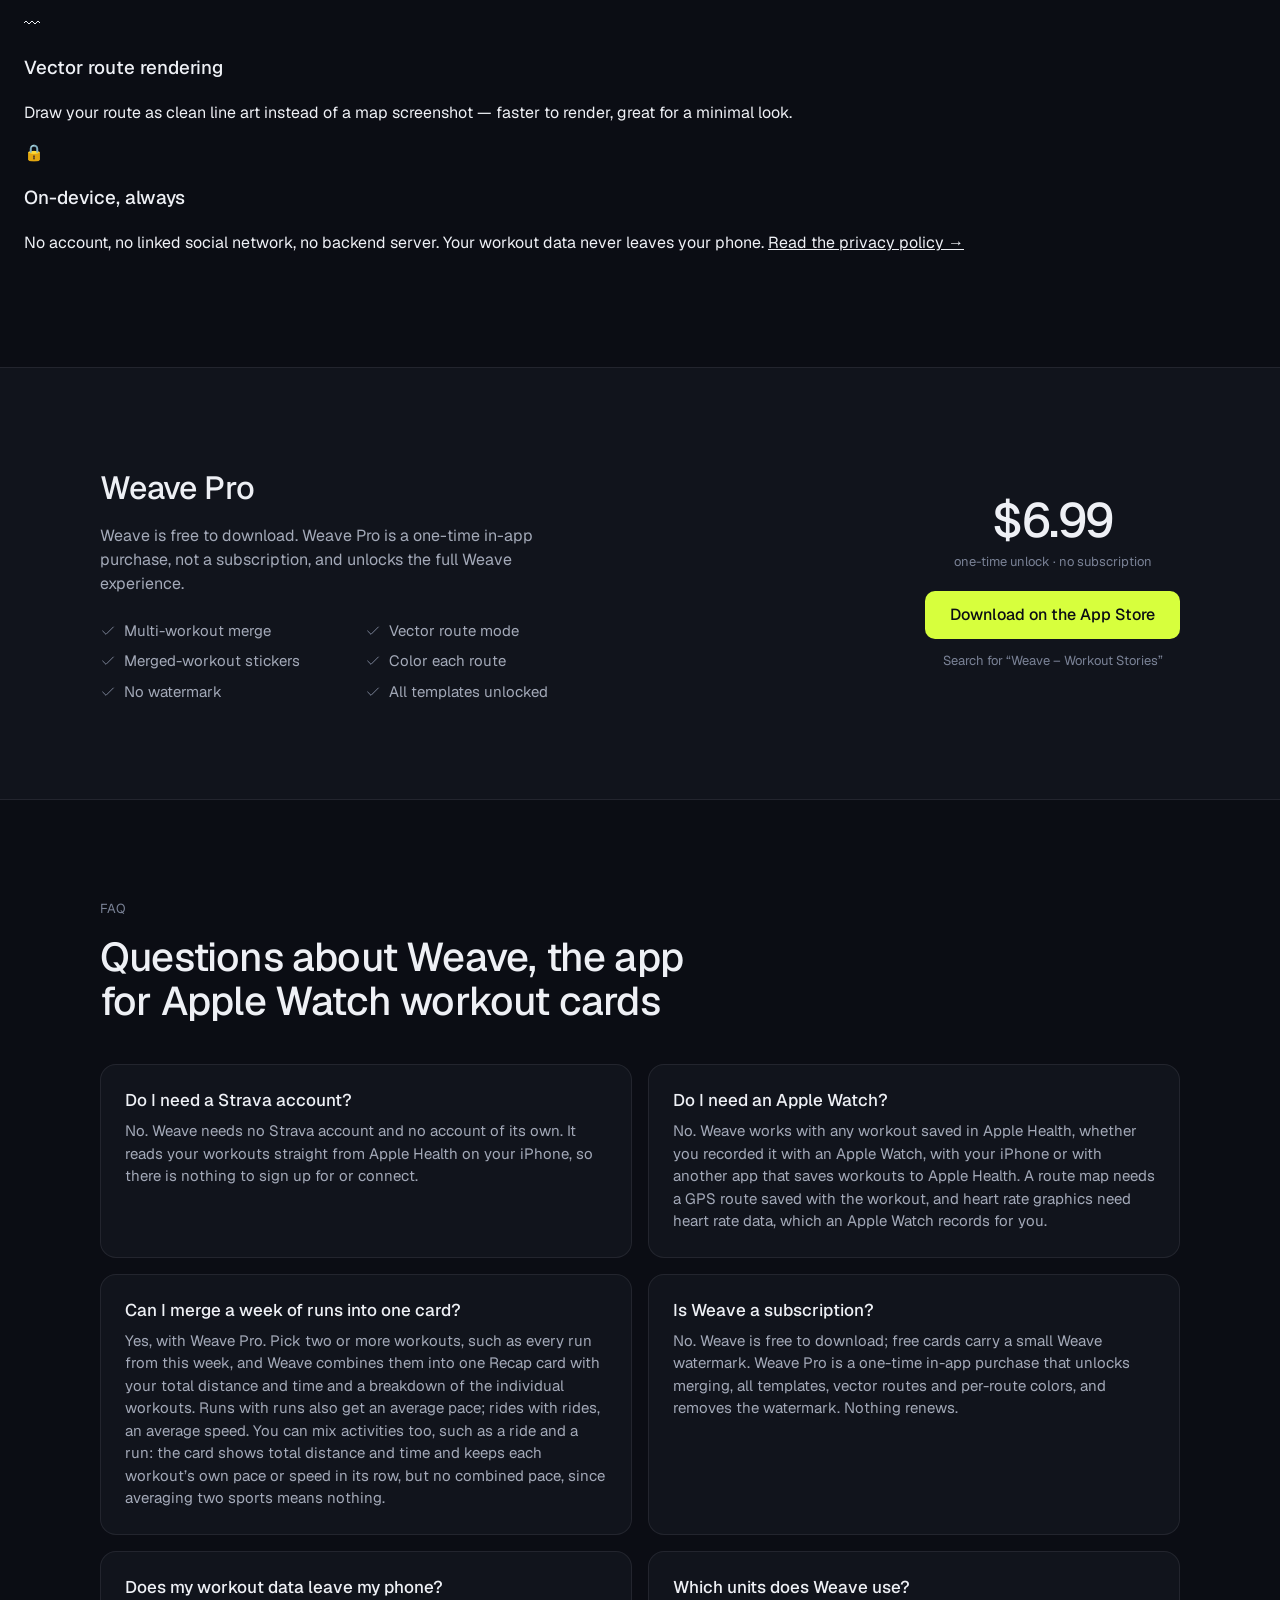
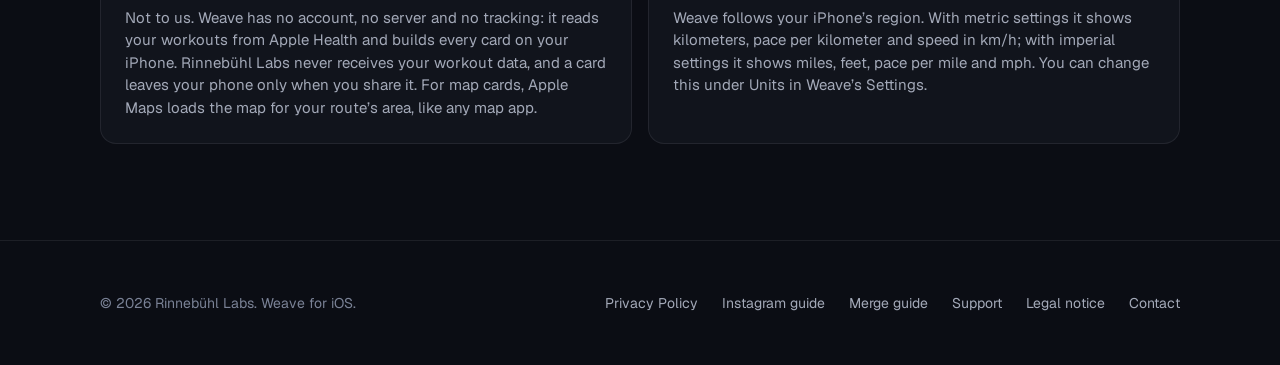
==== commit 12e2d5d0: "content: reflect Weave 1.3.0 (mixed merges, units, no-route merge graphic) Co-Authored-By: Claude So" ====
--- a/index.html
+++ b/index.html
@@ -31,9 +31,7 @@
   <link rel="alternate" hreflang="x-default" href="https://workoutstories.app/">
   <link rel="icon" href="assets/favicon-32.png" sizes="32x32">
   <link rel="apple-touch-icon" href="assets/favicon.png">
-  <link rel="preload" href="assets/fonts/geist-latin-wght-normal.woff2" as="font" type="font/woff2" crossorigin>
   <link rel="stylesheet" href="styles.css">
-  <meta name="theme-color" content="#0b0d14">
 
   <meta property="og:type" content="website">
   <meta property="og:url" content="https://workoutstories.app/">
@@ -56,7 +54,7 @@
         "name": "Weave",
         "url": "https://workoutstories.app/",
         "inLanguage": "en",
-        "description": "Weave is an iPhone app that turns the workouts in Apple Health, recorded with your Apple Watch or iPhone, into designed, Instagram-ready share cards and transparent stickers, and merges several workouts of the same activity into one recap card.",
+        "description": "Weave is an iPhone app that turns the workouts in Apple Health, recorded with your Apple Watch or iPhone, into designed, Instagram-ready share cards and transparent stickers, and merges several workouts, even of different activities, into one recap card.",
         "operatingSystem": "iOS",
         "applicationCategory": "HealthApplication",
         "image": "https://workoutstories.app/assets/favicon.png",
@@ -108,7 +106,7 @@
             "name": "Can I merge a week of runs into one card?",
             "acceptedAnswer": {
               "@type": "Answer",
-              "text": "Yes, with Weave Pro. Pick two or more workouts of the same activity, such as every run from this week, and Weave combines them into one Recap card with your total distance and time, and your average pace and a breakdown of the individual workouts. Activities can’t be mixed: runs merge with runs, rides with rides."
+              "text": "Yes, with Weave Pro. Pick two or more workouts, such as every run from this week, and Weave combines them into one Recap card with your total distance and time and a breakdown of the individual workouts. Runs with runs also get an average pace; rides with rides, an average speed. You can mix activities too, such as a ride and a run: the card shows total distance and time and keeps each workout’s own pace or speed in its row, but no combined pace, since averaging two sports means nothing."
             }
           },
           {
@@ -132,7 +130,7 @@
             "name": "Which units does Weave use?",
             "acceptedAnswer": {
               "@type": "Answer",
-              "text": "Metric: distance in kilometers, pace per kilometer and speed in km/h. There is no setting for miles."
+              "text": "Weave follows your iPhone’s region. With metric settings it shows kilometers, pace per kilometer and speed in km/h; with imperial settings it shows miles, feet, pace per mile and mph. You can change this under Units in Weave’s Settings."
             }
           }
         ]
@@ -160,75 +158,75 @@
   </nav>
 
   <header class="hero">
-    <div class="hero-copy">
-      <h1>Didn't post it?<br><span class="accent-text">Didn't train.</span></h1>
-      <p class="hero-sub">Merge workouts, share route cards worth posting.</p>
-      <p class="lede">Weave turns your Apple Watch workout data into designed, shareable cards: route map, pace, distance, splits. No screenshots, no Strava account.</p>
-      <div class="cta-row">
+    <picture>
+      <source srcset="assets/logo.webp" type="image/webp">
+      <img class="hero-logo" src="assets/logo.png" width="192" height="192" alt="Weave app icon">
+    </picture>
+    <h1>Merge <span class="workout-word"><span class="word-viewport" aria-hidden="true"><span class="word-track"><span data-word="runs."></span><span data-word="cycles."></span><span data-word="hikes."></span><span data-word="walks."></span><span data-word="runs."></span></span></span><span class="sr-only">runs.</span></span> Share <br><span class="gradient-text">route cards</span> worth posting.</h1>
+    <p class="lede">Weave turns your Apple Watch workout data into designed, Social-Media-ready cards — route map, pace, distance, splits. No screenshots. No Strava account.</p>
+    <div class="cta-row">
       <a class="btn btn-primary btn-store" href="https://apps.apple.com/app/id6798253561">Download on the App Store</a>
       <a class="btn btn-secondary" href="#features">See features</a>
     </div>
     <p class="cta-note">Free to download · No account needed</p>
-    </div>
-    <figure class="stage">
-      <div class="stage-phone">
-        <picture>
-          <source srcset="assets/screenshots/screen-1.webp" type="image/webp">
-          <img src="assets/screenshots/screen-1.png" width="600" height="1301" fetchpriority="high" alt="Three selected runs in Weave next to the finished recap card">
-        </picture>
-      </div>
-      <svg class="stage-route" viewBox="0 0 100 108" aria-hidden="true">
-        <path class="route-path" pathLength="1" d="M41 27 C47 27 45 10 51 10 S57 30 62 20 S68 8 74 14"/>
-        <circle class="route-dot" cx="74" cy="14" r="1.3"/>
-      </svg>
-      <div class="stage-card">
-        <img fetchpriority="high" src="assets/cards/en-story-merged.webp" width="540" height="960" alt="Example card: three merged runs, 55.4 km">
-      </div>
-      <figcaption>Example card</figcaption>
-    </figure>
   </header>
 
-  <section class="band" id="band">
-    <div class="band-inner">
-      <h2 class="band-line">Sweat dries. The card stays.</h2>
-      <svg class="band-route" viewBox="0 0 600 24" preserveAspectRatio="none" aria-hidden="true"><path class="route-path" pathLength="1" d="M2 18 C60 18 70 4 130 4 S200 20 260 14 S330 2 400 8 S500 20 598 6"/></svg>
-    </div>
-    <div class="fan">
-      <figure class="fan-card f1"><img src="assets/cards/en-story-hero.webp" width="540" height="960" loading="lazy" decoding="async" alt="Example card: run with vector route, 42.2 km"></figure>
-      <figure class="fan-card f2"><img src="assets/cards/en-story-merged.webp" width="540" height="960" loading="lazy" decoding="async" alt="Example card: three merged runs, 55.4 km"></figure>
-      <figure class="fan-card f3"><img src="assets/cards/en-story-route.webp" width="540" height="960" loading="lazy" decoding="async" alt="Example card: hike in Route First style, 12.6 km"></figure>
-    </div>
-    <p class="fan-note">Example card</p>
-  </section>
+  <div class="shots">
+    <picture>
+      <source srcset="assets/screenshots/screen-2.webp" type="image/webp">
+      <img src="assets/screenshots/screen-2.png" width="600" height="1301" fetchpriority="low" alt="Weave workout list with Merge tab">
+    </picture>
+    <picture>
+      <source srcset="assets/screenshots/screen-1.webp" type="image/webp">
+      <img src="assets/screenshots/screen-1.png" width="600" height="1301" fetchpriority="low" alt="Weave merge picker with three ride workouts selected">
+    </picture>
+    <picture>
+      <source srcset="assets/screenshots/screen-3.webp" type="image/webp">
+      <img src="assets/screenshots/screen-3.png" width="600" height="1301" fetchpriority="low" alt="Weave card editor showing four templates and a route map">
+    </picture>
+    <picture>
+      <source srcset="assets/screenshots/screen-4.webp" type="image/webp">
+      <img src="assets/screenshots/screen-4.png" width="600" height="1301" fetchpriority="low" alt="Weave transparent sticker export of a route">
+    </picture>
+  </div>
+
   <section id="features">
     <div class="section-head">
       <span class="eyebrow">Features</span>
       <h2>Built for the moment right after a workout</h2>
       <p>Everything reads straight from Apple Health. Nothing leaves your device unless you tap share.</p>
     </div>
-    <div class="feature-list">
-      <article class="feature">
-        <div class="feature-copy">
-          <span class="tag">Pro</span><h3>Merge multiple workouts into one card</h3>
-          <p>Pick 2+ workouts of the same activity (a training block, a race weekend, a week of rides) and combine them into a single recap card with combined stats and a merged route, in a few taps. <a href="merge-workouts.html">How to merge workouts →</a></p>
+    <div class="grid">
+      <div class="card wide">
+        <div class="card-copy">
+          <div class="icon">⌘</div>
+          <h3>Merge multiple workouts into one card</h3>
+          <p>Pick 2+ workouts — a training block, a race weekend, a ride and a run — and combine them into a single recap card with combined stats and a merged route. Your own recap card from several workouts – in a few taps. <a href="merge-workouts.html">How to merge workouts →</a></p>
         </div>
-        <div class="feature-visual"><picture><img src="assets/cards/en-story-merged.webp" width="540" height="960" loading="lazy" decoding="async" alt="Example card: three merged runs, 55.4 km"></picture></div>
-      </article>
-      <article class="feature reverse">
-        <div class="feature-copy">
-          <span class="tag">Pro</span><h3>Vector route rendering</h3>
-        <p>Draw your route as clean line art instead of a map screenshot: faster to render and great for a minimal look.</p>
-        </div>
-        <div class="feature-visual"><img src="assets/cards/en-vector.webp" width="600" height="600" loading="lazy" decoding="async" alt="Example card: run with vector route, 42.2 km"></div>
-      </article>
-      <div class="feature-more">
-        <div><h3>Five card styles</h3>
-        <p class="chips"><span>Clean</span><span>Bold</span><span>Route First</span><span>Recap</span><span>Lift</span></p>
-        <p>Pick the look that matches your workout and your feed. Lift is built for strength sessions, Recap for merged multi-workout stats.</p></div>
-        <div><h3>Cards or transparent stickers</h3>
-        <p>Export a full card, or a transparent sticker for layering into your own Instagram Story design. <a href="share-workout-instagram.html">How to share a workout on Instagram →</a></p></div>
-        <div><h3>On-device, always</h3>
-        <p>No account, no linked social network, no backend server. Your workout data never leaves your phone. <a href="privacy.html">Read the privacy policy →</a></p></div>
+        <picture>
+          <source srcset="assets/screenshots/screen-1.webp" type="image/webp">
+          <img src="assets/screenshots/screen-1.png" width="600" height="1301" loading="lazy" decoding="async" alt="Selecting three ride workouts to merge">
+        </picture>
+      </div>
+      <div class="card">
+        <div class="icon">▦</div>
+        <h3>Five card styles</h3>
+        <p>Clean, Bold, Route First, Recap, and Lift — pick the look that matches your workout and your feed. Lift is built for strength sessions, Recap for merged multi-workout stats.</p>
+      </div>
+      <div class="card">
+        <div class="icon">✂</div>
+        <h3>Cards or transparent stickers</h3>
+        <p>Export a full card, or a transparent sticker for layering into your own Instagram Story design. <a href="share-workout-instagram.html">How to share a workout on Instagram →</a></p>
+      </div>
+      <div class="card">
+        <div class="icon">〰</div>
+        <h3>Vector route rendering</h3>
+        <p>Draw your route as clean line art instead of a map screenshot — faster to render, great for a minimal look.</p>
+      </div>
+      <div class="card">
+        <div class="icon">🔒</div>
+        <h3>On-device, always</h3>
+        <p>No account, no linked social network, no backend server. Your workout data never leaves your phone. <a href="privacy.html">Read the privacy policy →</a></p>
       </div>
     </div>
   </section>
@@ -272,7 +270,7 @@
       </div>
       <div class="faq-item">
         <h3>Can I merge a week of runs into one card?</h3>
-        <p>Yes, with Weave Pro. Pick two or more workouts of the same activity, such as every run from this week, and Weave combines them into one Recap card with your total distance and time, and your average pace and a breakdown of the individual workouts. Activities can’t be mixed: runs merge with runs, rides with rides.</p>
+        <p>Yes, with Weave Pro. Pick two or more workouts, such as every run from this week, and Weave combines them into one Recap card with your total distance and time and a breakdown of the individual workouts. Runs with runs also get an average pace; rides with rides, an average speed. You can mix activities too, such as a ride and a run: the card shows total distance and time and keeps each workout’s own pace or speed in its row, but no combined pace, since averaging two sports means nothing.</p>
       </div>
       <div class="faq-item">
         <h3>Is Weave a subscription?</h3>
@@ -284,7 +282,7 @@
       </div>
       <div class="faq-item">
         <h3>Which units does Weave use?</h3>
-        <p>Metric: distance in kilometers, pace per kilometer and speed in km/h. There is no setting for miles.</p>
+        <p>Weave follows your iPhone’s region. With metric settings it shows kilometers, pace per kilometer and speed in km/h; with imperial settings it shows miles, feet, pace per mile and mph. You can change this under Units in Weave’s Settings.</p>
       </div>
     </div>
   </section>
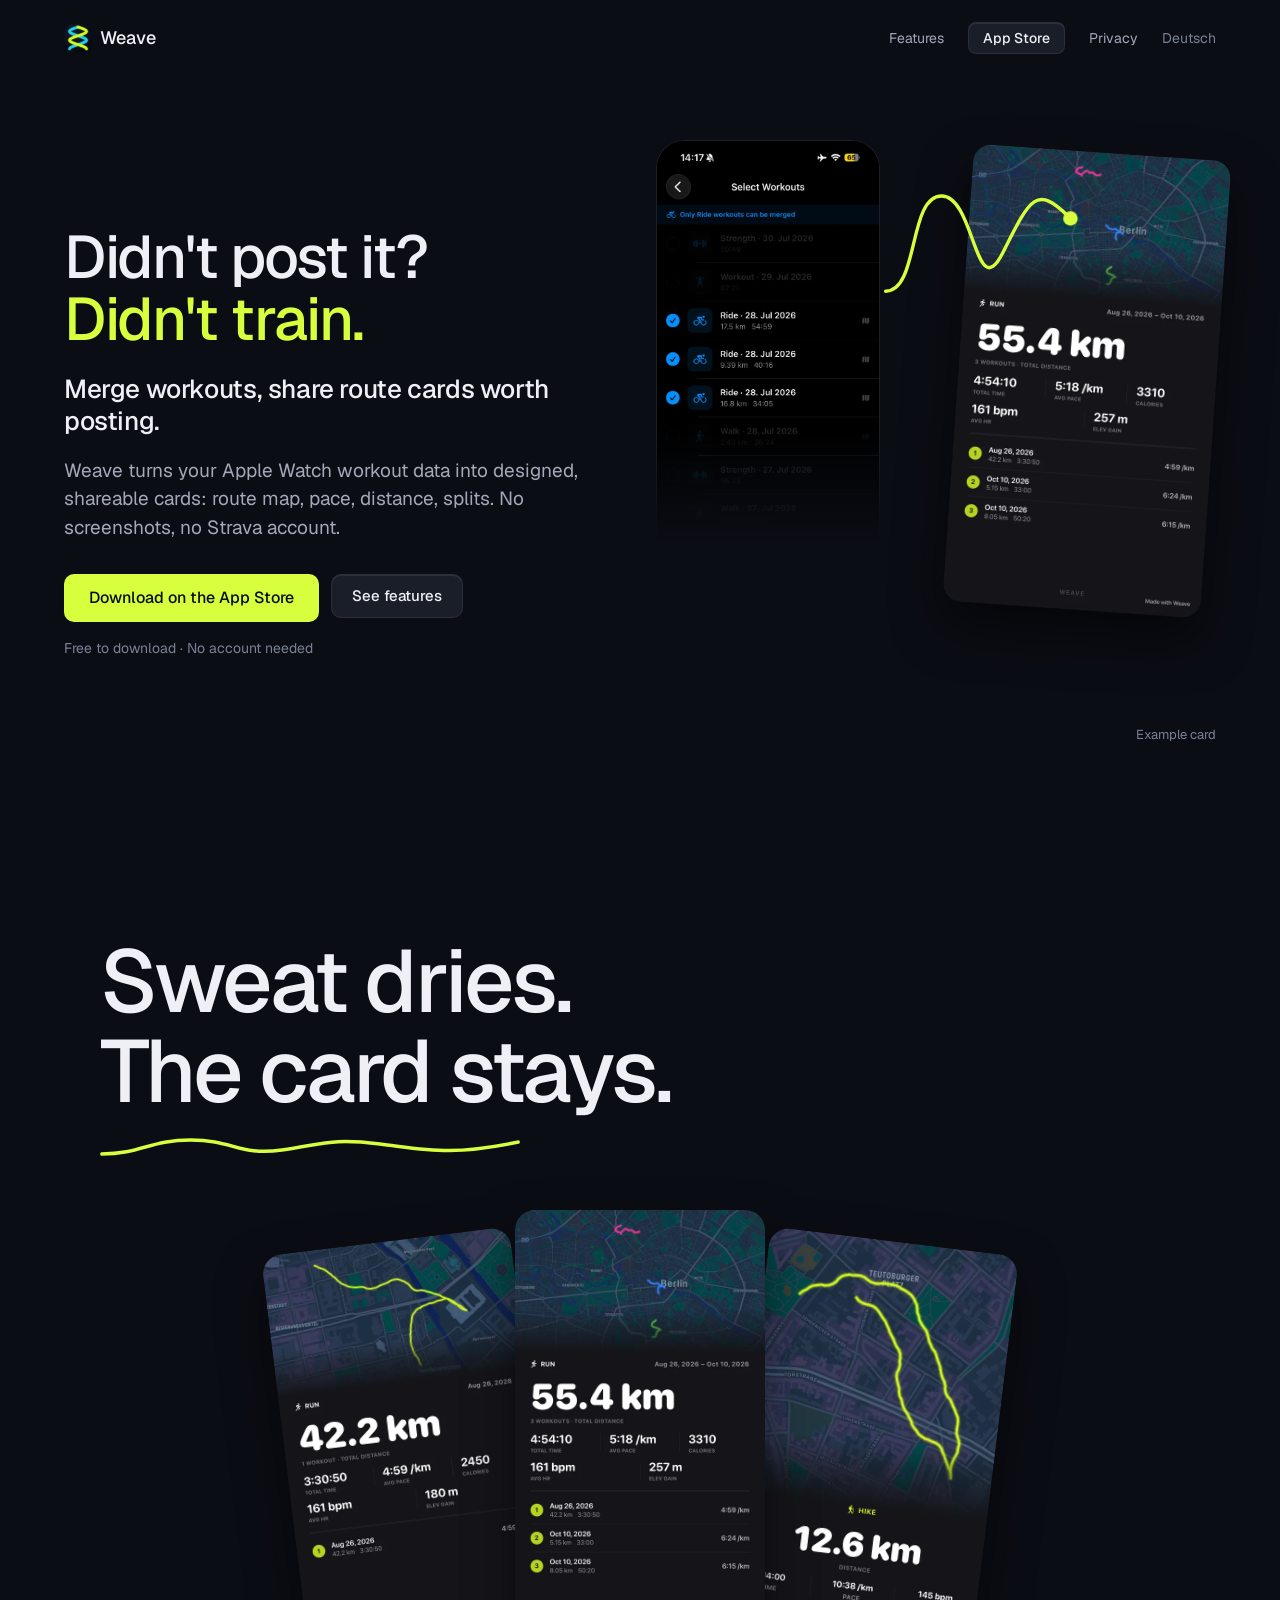
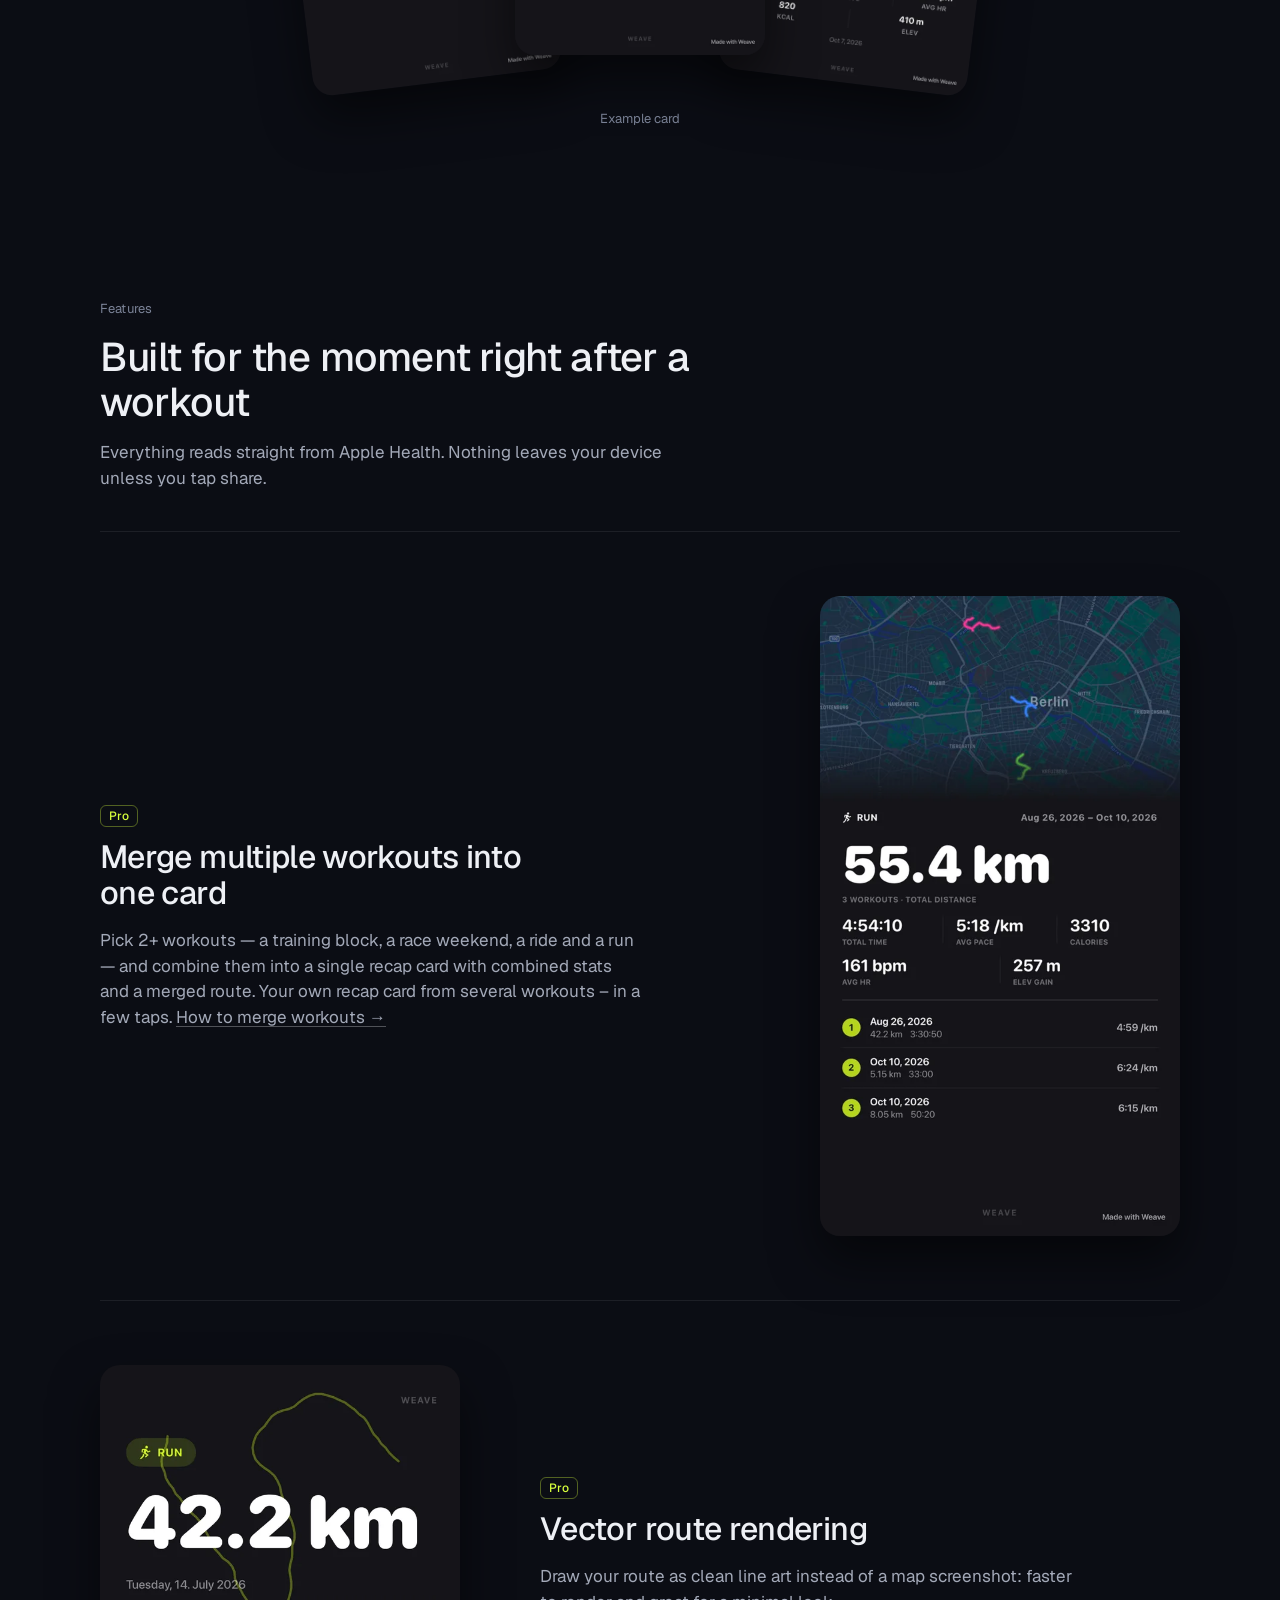
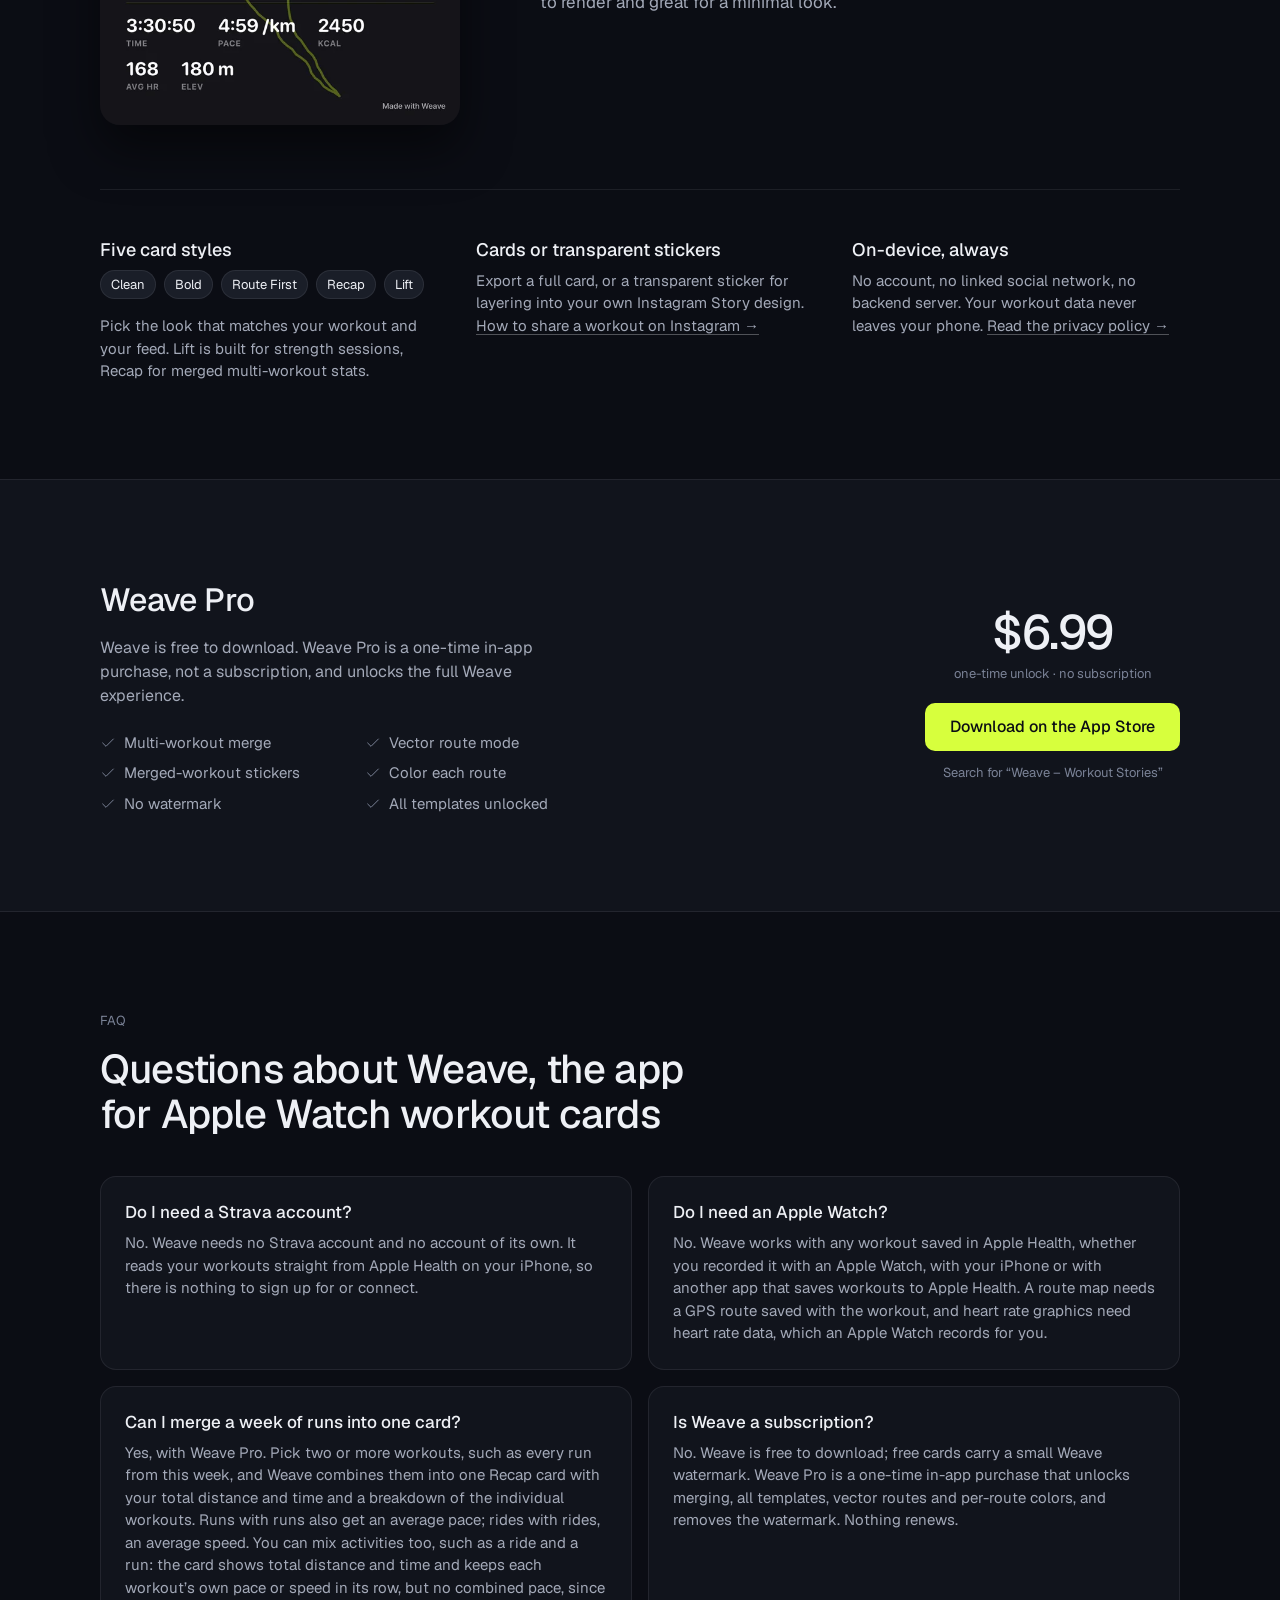
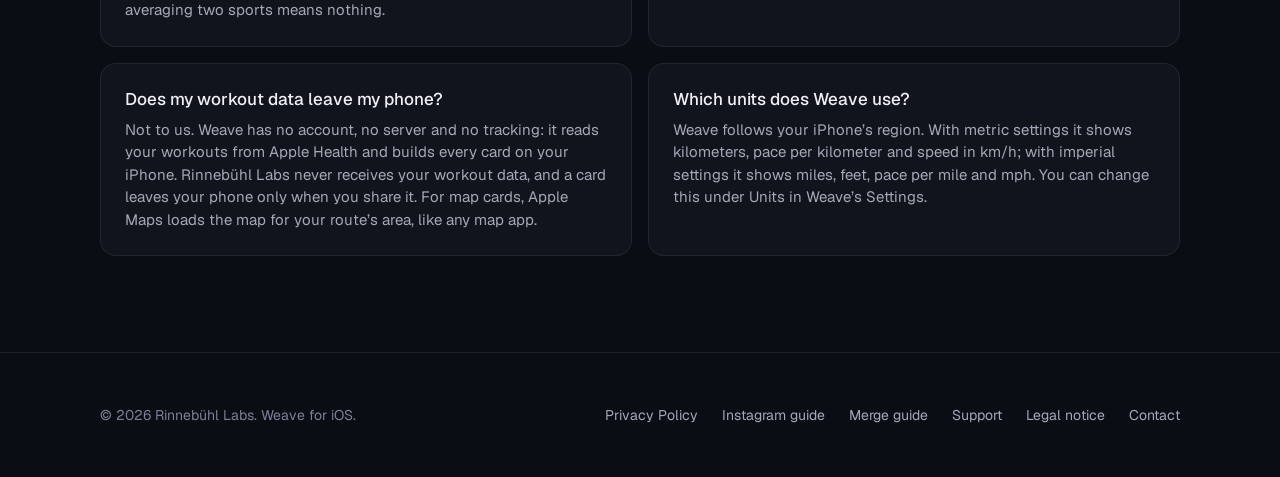
==== commit 3eb0d8e0: "merge: resolve main into content/1.3.0-features Co-Authored-By: Claude Sonnet 5.5 <noreply@anthropic" ====
--- a/index.html
+++ b/index.html
@@ -31,7 +31,9 @@
   <link rel="alternate" hreflang="x-default" href="https://workoutstories.app/">
   <link rel="icon" href="assets/favicon-32.png" sizes="32x32">
   <link rel="apple-touch-icon" href="assets/favicon.png">
+  <link rel="preload" href="assets/fonts/geist-latin-wght-normal.woff2" as="font" type="font/woff2" crossorigin>
   <link rel="stylesheet" href="styles.css">
+  <meta name="theme-color" content="#0b0d14">
 
   <meta property="og:type" content="website">
   <meta property="og:url" content="https://workoutstories.app/">
@@ -158,75 +160,75 @@
   </nav>
 
   <header class="hero">
-    <picture>
-      <source srcset="assets/logo.webp" type="image/webp">
-      <img class="hero-logo" src="assets/logo.png" width="192" height="192" alt="Weave app icon">
-    </picture>
-    <h1>Merge <span class="workout-word"><span class="word-viewport" aria-hidden="true"><span class="word-track"><span data-word="runs."></span><span data-word="cycles."></span><span data-word="hikes."></span><span data-word="walks."></span><span data-word="runs."></span></span></span><span class="sr-only">runs.</span></span> Share <br><span class="gradient-text">route cards</span> worth posting.</h1>
-    <p class="lede">Weave turns your Apple Watch workout data into designed, Social-Media-ready cards — route map, pace, distance, splits. No screenshots. No Strava account.</p>
-    <div class="cta-row">
+    <div class="hero-copy">
+      <h1>Didn't post it?<br><span class="accent-text">Didn't train.</span></h1>
+      <p class="hero-sub">Merge workouts, share route cards worth posting.</p>
+      <p class="lede">Weave turns your Apple Watch workout data into designed, shareable cards: route map, pace, distance, splits. No screenshots, no Strava account.</p>
+      <div class="cta-row">
       <a class="btn btn-primary btn-store" href="https://apps.apple.com/app/id6798253561">Download on the App Store</a>
       <a class="btn btn-secondary" href="#features">See features</a>
     </div>
     <p class="cta-note">Free to download · No account needed</p>
+    </div>
+    <figure class="stage">
+      <div class="stage-phone">
+        <picture>
+          <source srcset="assets/screenshots/screen-1.webp" type="image/webp">
+          <img src="assets/screenshots/screen-1.png" width="600" height="1301" fetchpriority="high" alt="Three selected runs in Weave next to the finished recap card">
+        </picture>
+      </div>
+      <svg class="stage-route" viewBox="0 0 100 108" aria-hidden="true">
+        <path class="route-path" pathLength="1" d="M41 27 C47 27 45 10 51 10 S57 30 62 20 S68 8 74 14"/>
+        <circle class="route-dot" cx="74" cy="14" r="1.3"/>
+      </svg>
+      <div class="stage-card">
+        <img fetchpriority="high" src="assets/cards/en-story-merged.webp" width="540" height="960" alt="Example card: three merged runs, 55.4 km">
+      </div>
+      <figcaption>Example card</figcaption>
+    </figure>
   </header>
 
-  <div class="shots">
-    <picture>
-      <source srcset="assets/screenshots/screen-2.webp" type="image/webp">
-      <img src="assets/screenshots/screen-2.png" width="600" height="1301" fetchpriority="low" alt="Weave workout list with Merge tab">
-    </picture>
-    <picture>
-      <source srcset="assets/screenshots/screen-1.webp" type="image/webp">
-      <img src="assets/screenshots/screen-1.png" width="600" height="1301" fetchpriority="low" alt="Weave merge picker with three ride workouts selected">
-    </picture>
-    <picture>
-      <source srcset="assets/screenshots/screen-3.webp" type="image/webp">
-      <img src="assets/screenshots/screen-3.png" width="600" height="1301" fetchpriority="low" alt="Weave card editor showing four templates and a route map">
-    </picture>
-    <picture>
-      <source srcset="assets/screenshots/screen-4.webp" type="image/webp">
-      <img src="assets/screenshots/screen-4.png" width="600" height="1301" fetchpriority="low" alt="Weave transparent sticker export of a route">
-    </picture>
-  </div>
-
+  <section class="band" id="band">
+    <div class="band-inner">
+      <h2 class="band-line">Sweat dries. The card stays.</h2>
+      <svg class="band-route" viewBox="0 0 600 24" preserveAspectRatio="none" aria-hidden="true"><path class="route-path" pathLength="1" d="M2 18 C60 18 70 4 130 4 S200 20 260 14 S330 2 400 8 S500 20 598 6"/></svg>
+    </div>
+    <div class="fan">
+      <figure class="fan-card f1"><img src="assets/cards/en-story-hero.webp" width="540" height="960" loading="lazy" decoding="async" alt="Example card: run with vector route, 42.2 km"></figure>
+      <figure class="fan-card f2"><img src="assets/cards/en-story-merged.webp" width="540" height="960" loading="lazy" decoding="async" alt="Example card: three merged runs, 55.4 km"></figure>
+      <figure class="fan-card f3"><img src="assets/cards/en-story-route.webp" width="540" height="960" loading="lazy" decoding="async" alt="Example card: hike in Route First style, 12.6 km"></figure>
+    </div>
+    <p class="fan-note">Example card</p>
+  </section>
   <section id="features">
     <div class="section-head">
       <span class="eyebrow">Features</span>
       <h2>Built for the moment right after a workout</h2>
       <p>Everything reads straight from Apple Health. Nothing leaves your device unless you tap share.</p>
     </div>
-    <div class="grid">
-      <div class="card wide">
-        <div class="card-copy">
-          <div class="icon">⌘</div>
-          <h3>Merge multiple workouts into one card</h3>
+    <div class="feature-list">
+      <article class="feature">
+        <div class="feature-copy">
+          <span class="tag">Pro</span><h3>Merge multiple workouts into one card</h3>
           <p>Pick 2+ workouts — a training block, a race weekend, a ride and a run — and combine them into a single recap card with combined stats and a merged route. Your own recap card from several workouts – in a few taps. <a href="merge-workouts.html">How to merge workouts →</a></p>
         </div>
-        <picture>
-          <source srcset="assets/screenshots/screen-1.webp" type="image/webp">
-          <img src="assets/screenshots/screen-1.png" width="600" height="1301" loading="lazy" decoding="async" alt="Selecting three ride workouts to merge">
-        </picture>
-      </div>
-      <div class="card">
-        <div class="icon">▦</div>
-        <h3>Five card styles</h3>
-        <p>Clean, Bold, Route First, Recap, and Lift — pick the look that matches your workout and your feed. Lift is built for strength sessions, Recap for merged multi-workout stats.</p>
-      </div>
-      <div class="card">
-        <div class="icon">✂</div>
-        <h3>Cards or transparent stickers</h3>
-        <p>Export a full card, or a transparent sticker for layering into your own Instagram Story design. <a href="share-workout-instagram.html">How to share a workout on Instagram →</a></p>
-      </div>
-      <div class="card">
-        <div class="icon">〰</div>
-        <h3>Vector route rendering</h3>
-        <p>Draw your route as clean line art instead of a map screenshot — faster to render, great for a minimal look.</p>
-      </div>
-      <div class="card">
-        <div class="icon">🔒</div>
-        <h3>On-device, always</h3>
-        <p>No account, no linked social network, no backend server. Your workout data never leaves your phone. <a href="privacy.html">Read the privacy policy →</a></p>
+        <div class="feature-visual"><picture><img src="assets/cards/en-story-merged.webp" width="540" height="960" loading="lazy" decoding="async" alt="Example card: three merged runs, 55.4 km"></picture></div>
+      </article>
+      <article class="feature reverse">
+        <div class="feature-copy">
+          <span class="tag">Pro</span><h3>Vector route rendering</h3>
+        <p>Draw your route as clean line art instead of a map screenshot: faster to render and great for a minimal look.</p>
+        </div>
+        <div class="feature-visual"><img src="assets/cards/en-vector.webp" width="600" height="600" loading="lazy" decoding="async" alt="Example card: run with vector route, 42.2 km"></div>
+      </article>
+      <div class="feature-more">
+        <div><h3>Five card styles</h3>
+        <p class="chips"><span>Clean</span><span>Bold</span><span>Route First</span><span>Recap</span><span>Lift</span></p>
+        <p>Pick the look that matches your workout and your feed. Lift is built for strength sessions, Recap for merged multi-workout stats.</p></div>
+        <div><h3>Cards or transparent stickers</h3>
+        <p>Export a full card, or a transparent sticker for layering into your own Instagram Story design. <a href="share-workout-instagram.html">How to share a workout on Instagram →</a></p></div>
+        <div><h3>On-device, always</h3>
+        <p>No account, no linked social network, no backend server. Your workout data never leaves your phone. <a href="privacy.html">Read the privacy policy →</a></p></div>
       </div>
     </div>
   </section>
